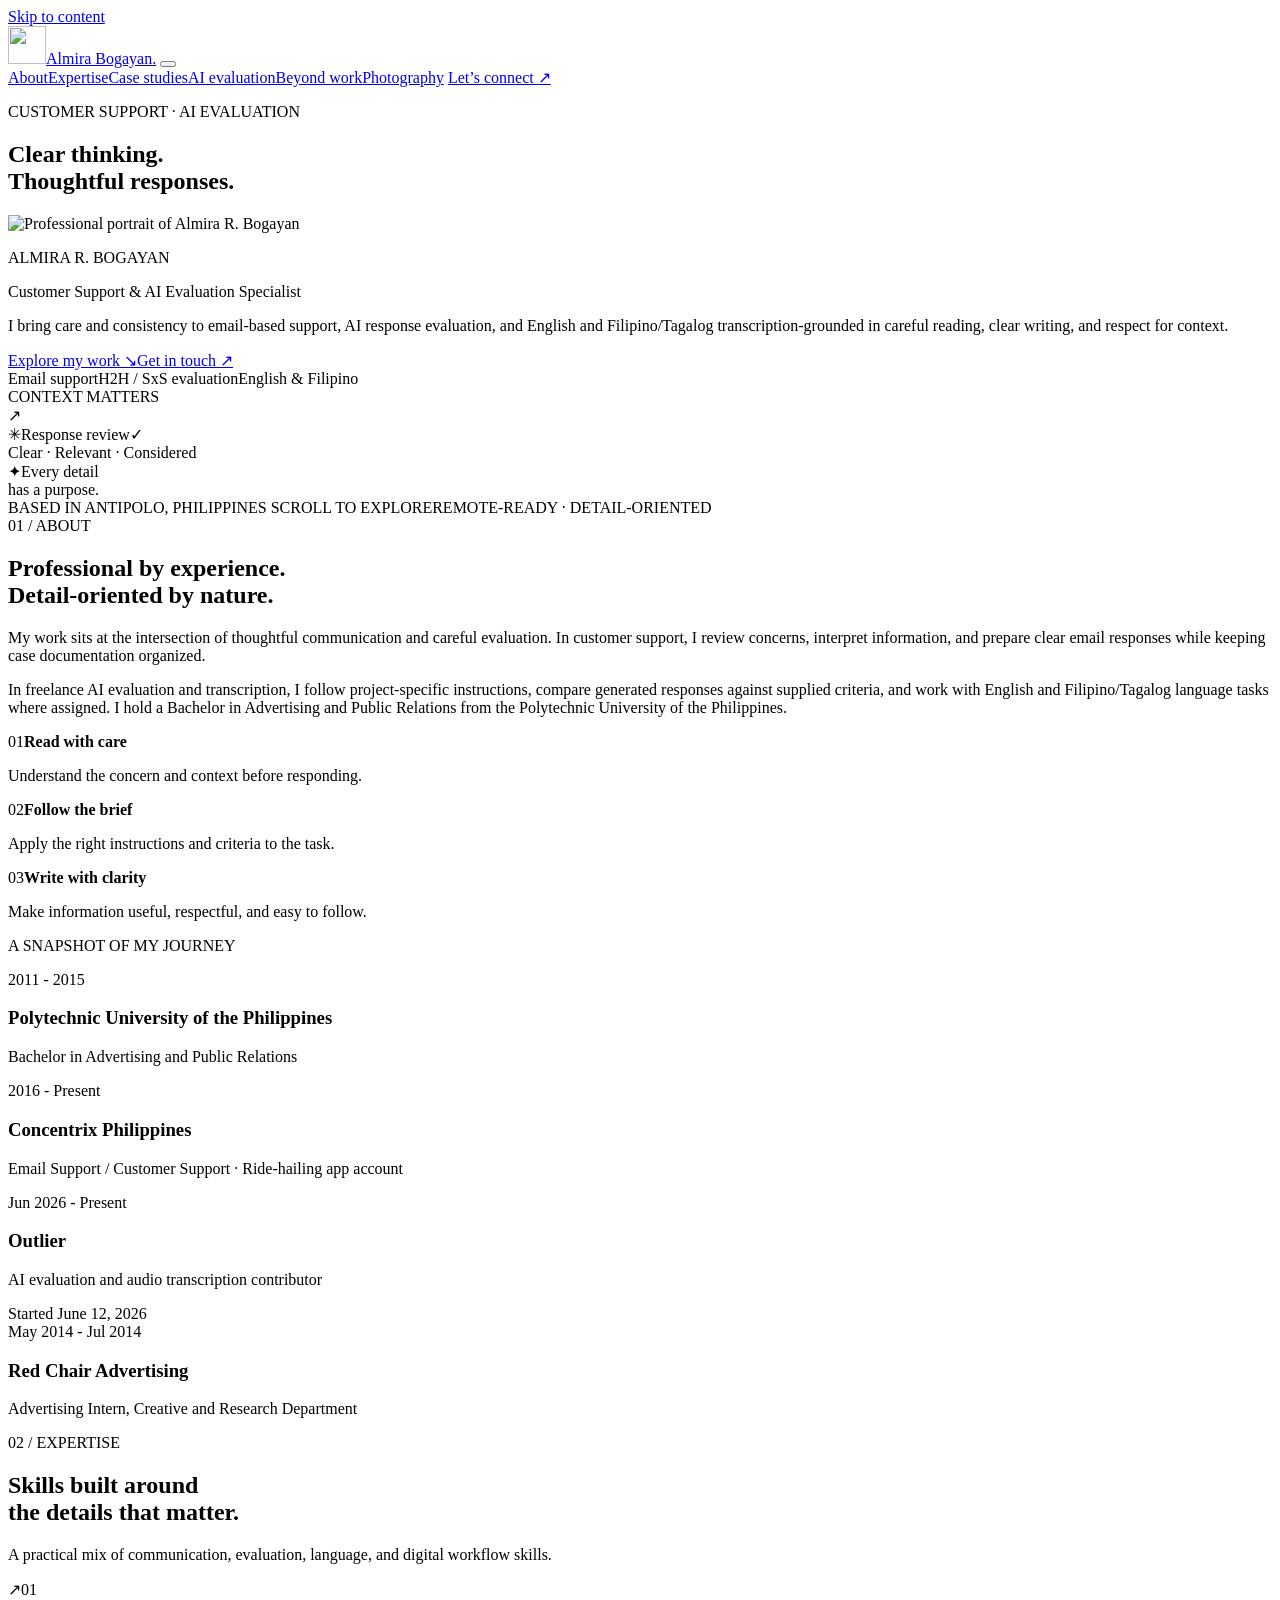
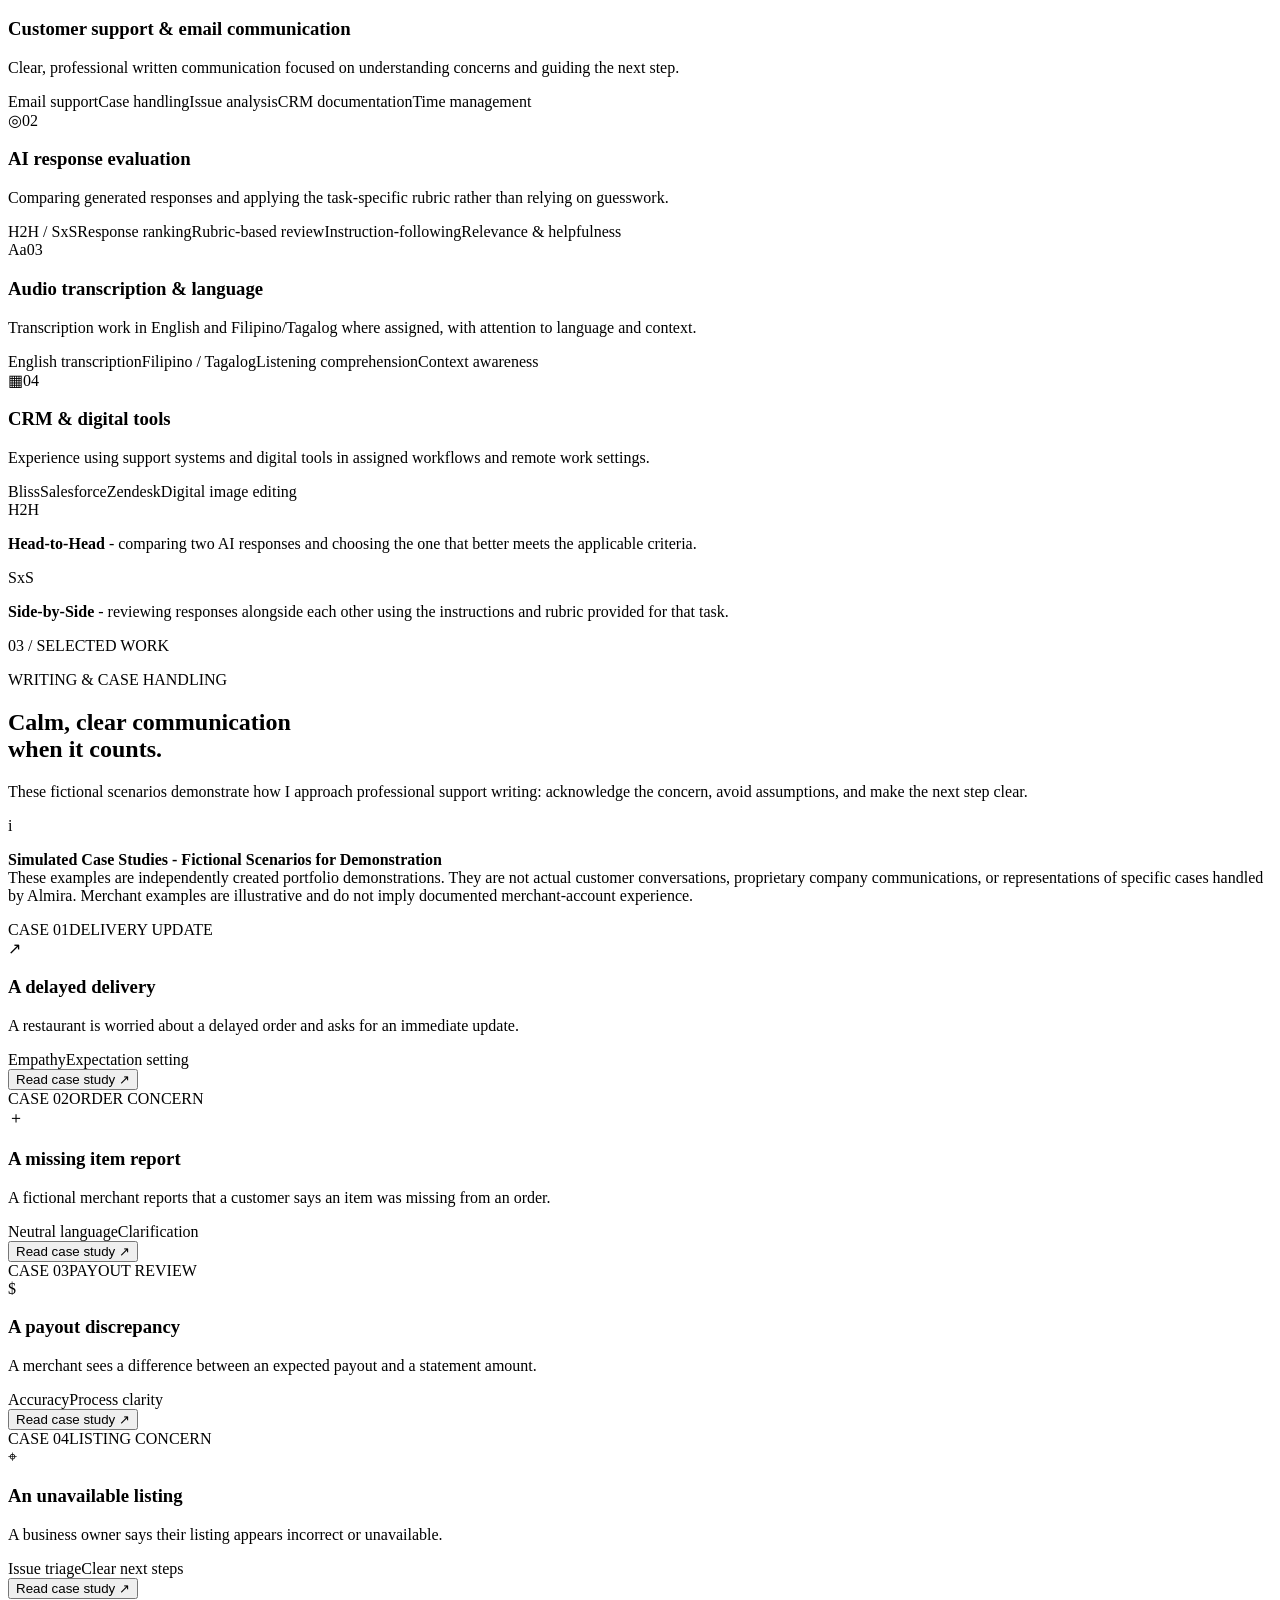
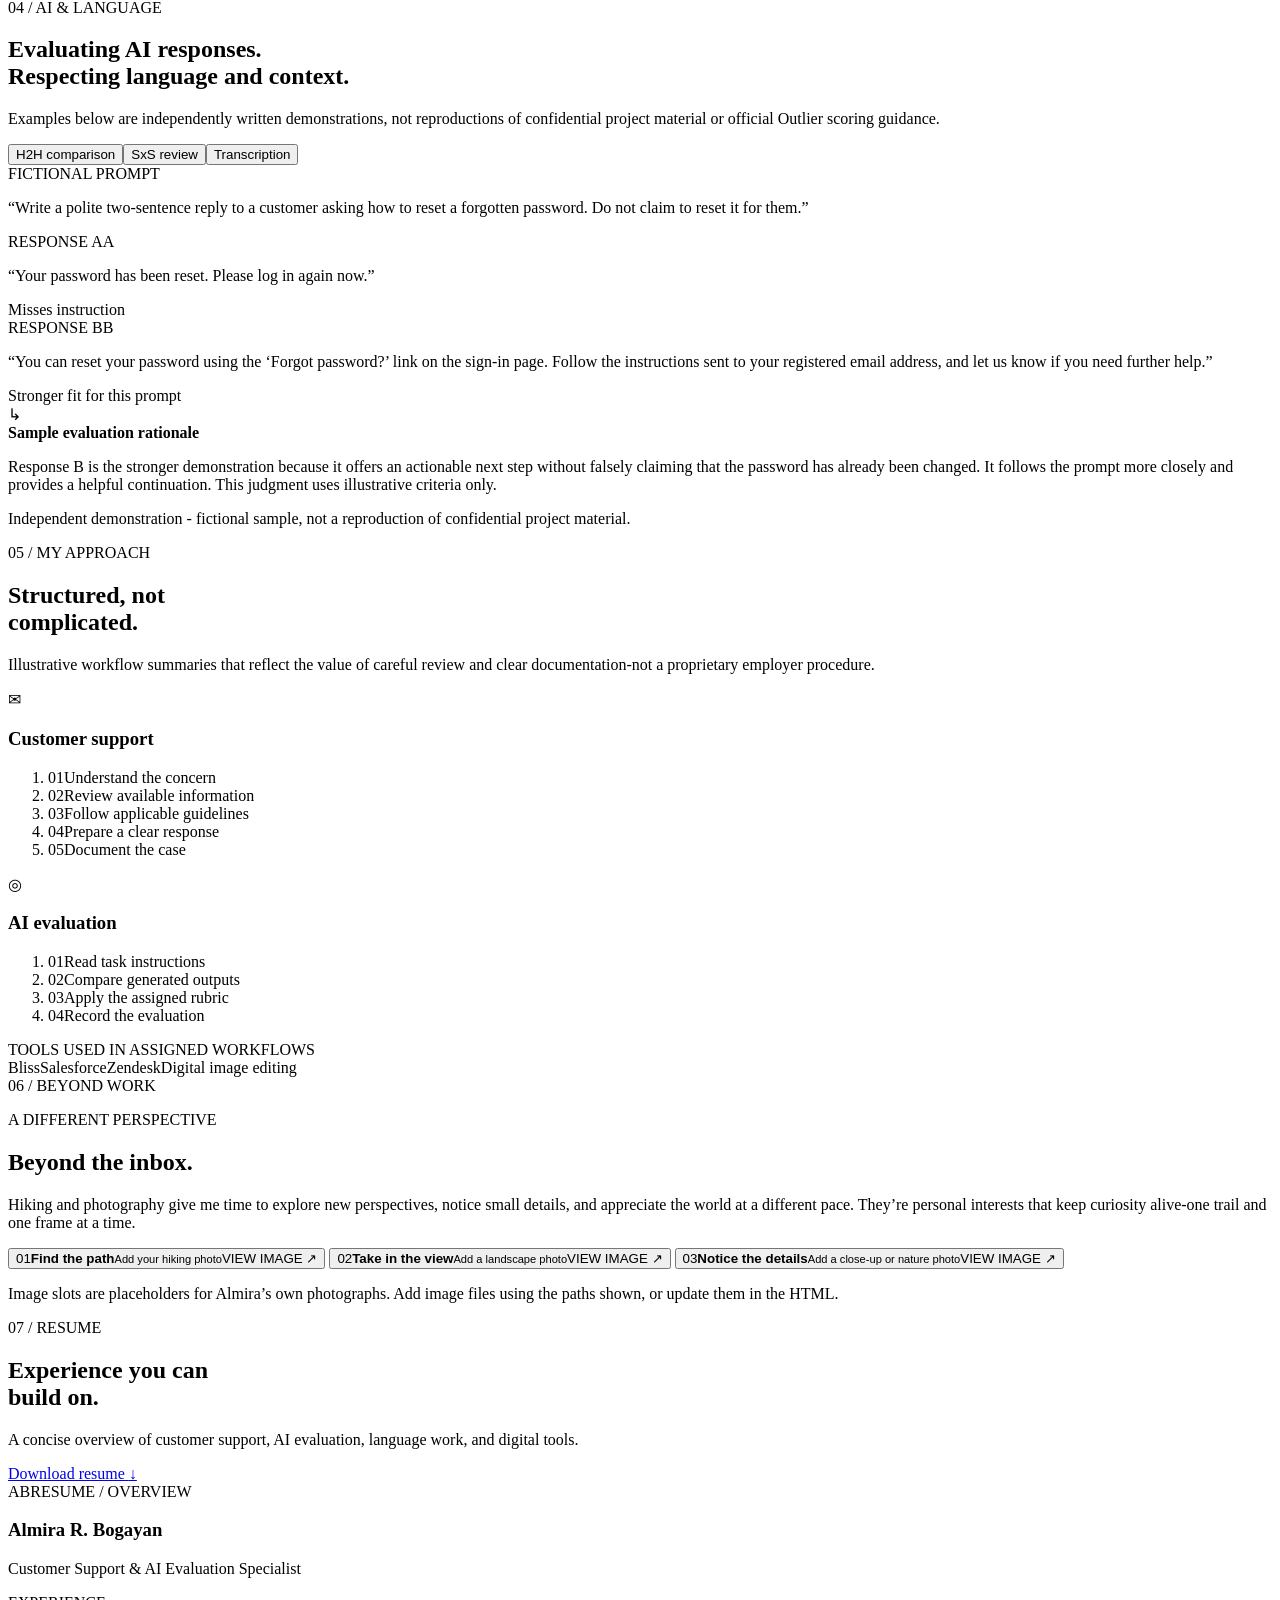
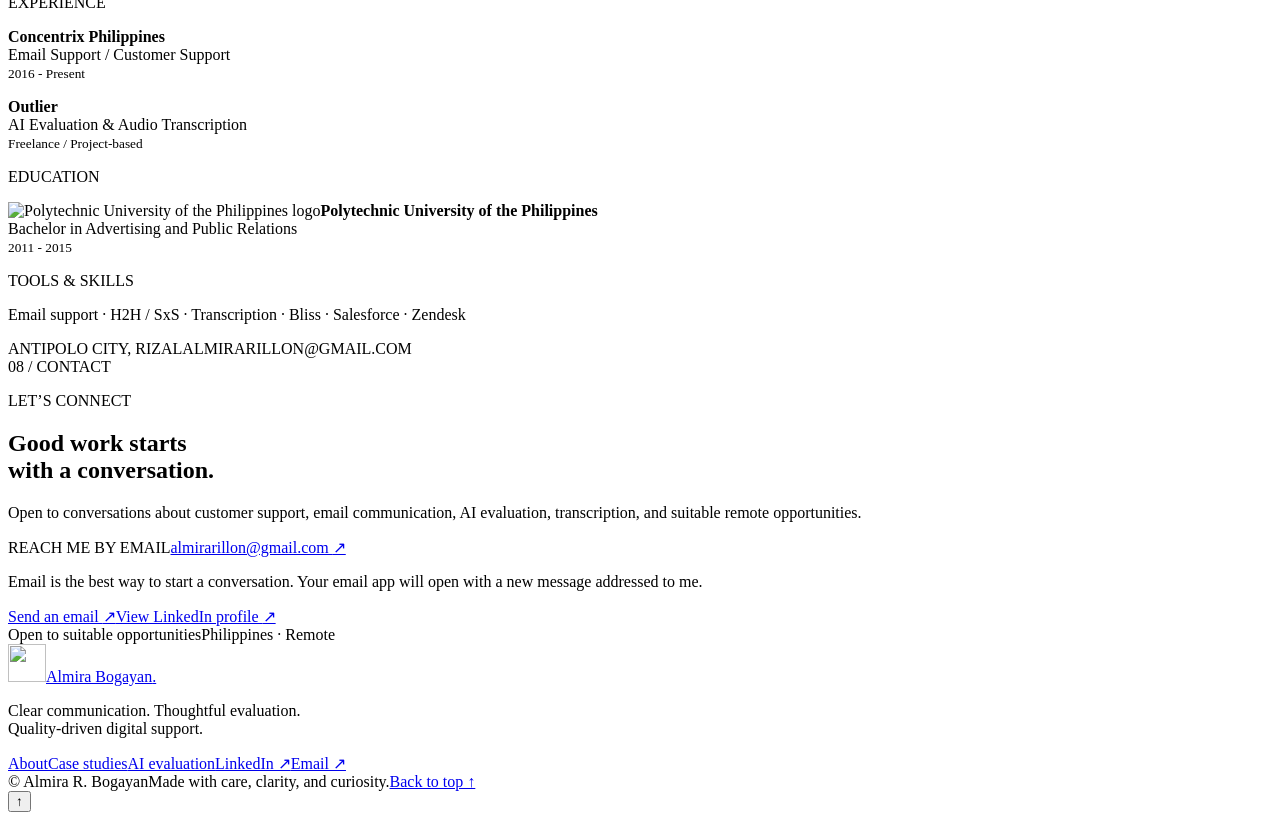
==== index.html @ 6db55878 "Add files via upload" ====
<!doctype html>
<html lang="en">
<head>
  <meta charset="utf-8">
  <meta name="viewport" content="width=device-width, initial-scale=1">
  <meta name="theme-color" content="#101923">
  <meta name="description" content="Portfolio of Almira R. Bogayan, customer support, AI response evaluation, and English and Filipino/Tagalog transcription.">
  <meta property="og:title" content="Almira R. Bogayan | Customer Support & AI Evaluation">
  <meta property="og:description" content="Clear communication. Thoughtful evaluation. Quality-driven digital support.">
  <meta property="og:type" content="website">
  <title>Almira R. Bogayan | Customer Support & AI Evaluation</title>
  <link rel="icon" href="data:image/svg+xml,%3Csvg xmlns='http://www.w3.org/2000/svg' viewBox='0 0 64 64'%3E%3Crect width='64' height='64' rx='16' fill='%23101923'/%3E%3Ctext x='32' y='40' font-family='Arial' font-size='23' font-weight='700' text-anchor='middle' fill='%2378e0d0'%3EAB%3C/text%3E%3C/svg%3E">
  <link rel="preconnect" href="https://fonts.googleapis.com">
  <link rel="preconnect" href="https://fonts.gstatic.com" crossorigin>
  <link href="https://fonts.googleapis.com/css2?family=DM+Sans:wght@400;500;600;700&family=Manrope:wght@400;500;600;700;800&display=swap" rel="stylesheet">
  <link rel="stylesheet" href="css/style.css">
  <script defer src="js/script.js"></script>
</head>
<body>
  <a class="skip-link" href="#main">Skip to content</a>
  <header class="site-header" id="top">
    <nav class="nav shell" aria-label="Main navigation">
      <a class="brand" href="#home" aria-label="Almira Bogayan home"><img class="brand-photo" src="assets/images/profile-photo.png" alt="" width="38" height="38"><span class="brand-name">Almira Bogayan<span class="brand-dot">.</span></span></a>
      <button class="menu-toggle" aria-expanded="false" aria-controls="nav-links" aria-label="Open navigation menu"><span></span><span></span></button>
      <div class="nav-links" id="nav-links">
        <a href="#about">About</a><a href="#expertise">Expertise</a><a href="#case-studies">Case studies</a><a href="#ai-work">AI evaluation</a><a href="#beyond-work">Beyond work</a><a href="photography.html">Photography</a>
        <a class="nav-cta" href="#contact">Let’s connect <span aria-hidden="true">↗</span></a>
      </div>
    </nav>
  </header>

  <main id="main">
    <section class="hero section-dark" id="home">
      <div class="hero-grid shell">
        <div class="hero-copy reveal">
          <p class="eyebrow"><span class="eyebrow-line"></span> CUSTOMER SUPPORT · AI EVALUATION</p>
          <h1>Clear thinking.<br><span class="text-accent">Thoughtful responses.</span></h1>
          <div class="hero-profile"><img src="assets/images/profile-photo.png" alt="Professional portrait of Almira R. Bogayan" width="72" height="72"><p class="hero-name">ALMIRA R. BOGAYAN</p></div>
          <p class="hero-lead">Customer Support &amp; AI Evaluation Specialist</p>
          <p class="hero-description">I bring care and consistency to email-based support, AI response evaluation, and English and Filipino/Tagalog transcription-grounded in careful reading, clear writing, and respect for context.</p>
          <div class="hero-actions"><a class="button button-primary" href="#case-studies">Explore my work <span aria-hidden="true">↘</span></a><a class="button button-quiet" href="#contact">Get in touch <span aria-hidden="true">↗</span></a></div>
          <div class="hero-tags" aria-label="Areas of experience"><span>Email support</span><span>H2H / SxS evaluation</span><span>English &amp; Filipino</span></div>
        </div>
        <div class="hero-art reveal" aria-label="Abstract illustration of clear communication and evaluation">
          <div class="orbit orbit-one"></div><div class="orbit orbit-two"></div>
          <div class="art-label label-top"><span class="status-dot"></span> CONTEXT MATTERS</div>
          <div class="message-card card-back"><span class="mini-icon">↗</span><span class="skeleton wide"></span><span class="skeleton medium"></span><span class="skeleton short"></span></div>
          <div class="message-card card-front"><div class="card-heading"><span class="bubble-icon">✳</span><span>Response review</span><span class="card-check">✓</span></div><div class="response-lines"><i></i><i></i><i></i></div><div class="review-chip">Clear · Relevant · Considered</div></div>
          <div class="art-note"><span class="note-symbol">✦</span><span>Every detail<br>has a purpose.</span></div>
          <div class="art-grid" aria-hidden="true"></div>
        </div>
      </div>
      <div class="hero-bottom shell"><span>BASED IN ANTIPOLO, PHILIPPINES</span><span class="scroll-cue"><span></span> SCROLL TO EXPLORE</span><span>REMOTE-READY · DETAIL-ORIENTED</span></div>
    </section>

    <section class="intro section-light section-pad" id="about">
      <div class="shell intro-layout">
        <div class="section-kicker reveal"><span>01 / ABOUT</span><span class="kicker-line"></span></div>
        <div class="intro-main reveal">
          <h2>Professional by experience.<br><span class="muted-heading">Detail-oriented by nature.</span></h2>
          <div class="intro-columns"><p>My work sits at the intersection of thoughtful communication and careful evaluation. In customer support, I review concerns, interpret information, and prepare clear email responses while keeping case documentation organized.</p><p>In freelance AI evaluation and transcription, I follow project-specific instructions, compare generated responses against supplied criteria, and work with English and Filipino/Tagalog language tasks where assigned. I hold a Bachelor in Advertising and Public Relations from the Polytechnic University of the Philippines.</p></div>
          <div class="principles"><div><span class="principle-number">01</span><strong>Read with care</strong><p>Understand the concern and context before responding.</p></div><div><span class="principle-number">02</span><strong>Follow the brief</strong><p>Apply the right instructions and criteria to the task.</p></div><div><span class="principle-number">03</span><strong>Write with clarity</strong><p>Make information useful, respectful, and easy to follow.</p></div></div>
        </div>
      </div>
      <div class="shell timeline-wrap reveal"><p class="micro-label">A SNAPSHOT OF MY JOURNEY</p><div class="timeline">
        <div class="timeline-item"><span class="timeline-year">2011 - 2015</span><span class="timeline-dot"></span><div><h3>Polytechnic University of the Philippines</h3><p>Bachelor in Advertising and Public Relations</p></div></div>
        <div class="timeline-item"><span class="timeline-year">2016 - Present</span><span class="timeline-dot"></span><div><h3>Concentrix Philippines</h3><p>Email Support / Customer Support · Ride-hailing app account</p></div></div>
        <div class="timeline-item"><span class="timeline-year">Jun 2026 - Present</span><span class="timeline-dot"></span><div><h3>Outlier</h3><p>AI evaluation and audio transcription contributor</p><span class="timeline-note">Started June 12, 2026</span></div></div>
        <div class="timeline-item"><span class="timeline-year">May 2014 - Jul 2014</span><span class="timeline-dot"></span><div><h3>Red Chair Advertising</h3><p>Advertising Intern, Creative and Research Department</p></div></div>
      </div></div>
    </section>

    <section class="expertise section-cream section-pad" id="expertise">
      <div class="shell">
        <div class="section-heading reveal"><div class="section-kicker"><span>02 / EXPERTISE</span><span class="kicker-line"></span></div><h2>Skills built around<br><span class="muted-heading">the details that matter.</span></h2><p class="section-summary">A practical mix of communication, evaluation, language, and digital workflow skills.</p></div>
        <div class="skill-grid">
          <article class="skill-card reveal"><div class="skill-top"><span class="skill-icon">↗</span><span class="card-index">01</span></div><h3>Customer support &amp; email communication</h3><p>Clear, professional written communication focused on understanding concerns and guiding the next step.</p><div class="skill-tags"><span>Email support</span><span>Case handling</span><span>Issue analysis</span><span>CRM documentation</span><span>Time management</span></div></article>
          <article class="skill-card reveal"><div class="skill-top"><span class="skill-icon">◎</span><span class="card-index">02</span></div><h3>AI response evaluation</h3><p>Comparing generated responses and applying the task-specific rubric rather than relying on guesswork.</p><div class="skill-tags"><span>H2H / SxS</span><span>Response ranking</span><span>Rubric-based review</span><span>Instruction-following</span><span>Relevance &amp; helpfulness</span></div></article>
          <article class="skill-card reveal"><div class="skill-top"><span class="skill-icon">Aa</span><span class="card-index">03</span></div><h3>Audio transcription &amp; language</h3><p>Transcription work in English and Filipino/Tagalog where assigned, with attention to language and context.</p><div class="skill-tags"><span>English transcription</span><span>Filipino / Tagalog</span><span>Listening comprehension</span><span>Context awareness</span></div></article>
          <article class="skill-card reveal"><div class="skill-top"><span class="skill-icon">▦</span><span class="card-index">04</span></div><h3>CRM &amp; digital tools</h3><p>Experience using support systems and digital tools in assigned workflows and remote work settings.</p><div class="skill-tags"><span>Bliss</span><span>Salesforce</span><span>Zendesk</span><span>Digital image editing</span></div></article>
        </div>
        <div class="definition-strip reveal"><div><span class="definition-label">H2H</span><p><strong>Head-to-Head</strong> - comparing two AI responses and choosing the one that better meets the applicable criteria.</p></div><div><span class="definition-label">SxS</span><p><strong>Side-by-Side</strong> - reviewing responses alongside each other using the instructions and rubric provided for that task.</p></div></div>
      </div>
    </section>

    <section class="case-studies section-dark section-pad" id="case-studies">
      <div class="shell">
        <div class="section-kicker reveal"><span>03 / SELECTED WORK</span><span class="kicker-line"></span></div>
        <div class="case-intro reveal"><div><p class="eyebrow">WRITING &amp; CASE HANDLING</p><h2>Calm, clear communication<br><span class="text-accent">when it counts.</span></h2></div><p>These fictional scenarios demonstrate how I approach professional support writing: acknowledge the concern, avoid assumptions, and make the next step clear.</p></div>
        <div class="simulation-notice"><span class="notice-icon">i</span><p><strong>Simulated Case Studies - Fictional Scenarios for Demonstration</strong><br>These examples are independently created portfolio demonstrations. They are not actual customer conversations, proprietary company communications, or representations of specific cases handled by Almira. Merchant examples are illustrative and do not imply documented merchant-account experience.</p></div>
        <div class="case-grid">
          <article class="case-card reveal"><div class="case-meta"><span>CASE 01</span><span class="case-type">DELIVERY UPDATE</span></div><div class="case-symbol">↗</div><h3>A delayed delivery</h3><p>A restaurant is worried about a delayed order and asks for an immediate update.</p><div class="case-skills"><span>Empathy</span><span>Expectation setting</span></div><button class="text-button case-open" data-case="delay" aria-haspopup="dialog">Read case study <span>↗</span></button></article>
          <article class="case-card reveal"><div class="case-meta"><span>CASE 02</span><span class="case-type">ORDER CONCERN</span></div><div class="case-symbol">＋</div><h3>A missing item report</h3><p>A fictional merchant reports that a customer says an item was missing from an order.</p><div class="case-skills"><span>Neutral language</span><span>Clarification</span></div><button class="text-button case-open" data-case="item" aria-haspopup="dialog">Read case study <span>↗</span></button></article>
          <article class="case-card reveal"><div class="case-meta"><span>CASE 03</span><span class="case-type">PAYOUT REVIEW</span></div><div class="case-symbol">$</div><h3>A payout discrepancy</h3><p>A merchant sees a difference between an expected payout and a statement amount.</p><div class="case-skills"><span>Accuracy</span><span>Process clarity</span></div><button class="text-button case-open" data-case="payout" aria-haspopup="dialog">Read case study <span>↗</span></button></article>
          <article class="case-card reveal"><div class="case-meta"><span>CASE 04</span><span class="case-type">LISTING CONCERN</span></div><div class="case-symbol">⌖</div><h3>An unavailable listing</h3><p>A business owner says their listing appears incorrect or unavailable.</p><div class="case-skills"><span>Issue triage</span><span>Clear next steps</span></div><button class="text-button case-open" data-case="listing" aria-haspopup="dialog">Read case study <span>↗</span></button></article>
        </div>
      </div>
    </section>

    <section class="ai-work section-light section-pad" id="ai-work">
      <div class="shell">
        <div class="section-heading reveal"><div class="section-kicker"><span>04 / AI &amp; LANGUAGE</span><span class="kicker-line"></span></div><h2>Evaluating AI responses.<br><span class="muted-heading">Respecting language and context.</span></h2><p class="section-summary">Examples below are independently written demonstrations, not reproductions of confidential project material or official Outlier scoring guidance.</p></div>
        <div class="tabs reveal" role="tablist" aria-label="AI evaluation demonstrations"><button class="tab-button is-active" role="tab" id="tab-h2h" aria-controls="panel-h2h" aria-selected="true" data-tab="h2h">H2H comparison</button><button class="tab-button" role="tab" id="tab-sxs" aria-controls="panel-sxs" aria-selected="false" data-tab="sxs">SxS review</button><button class="tab-button" role="tab" id="tab-transcription" aria-controls="panel-transcription" aria-selected="false" data-tab="transcription">Transcription</button></div>
        <div class="tab-panel reveal" id="panel-h2h" role="tabpanel" aria-labelledby="tab-h2h" data-panel="h2h">
          <div class="demo-prompt"><span class="micro-label">FICTIONAL PROMPT</span><p>“Write a polite two-sentence reply to a customer asking how to reset a forgotten password. Do not claim to reset it for them.”</p></div>
          <div class="response-compare"><article class="response-box"><div class="response-head"><span>RESPONSE A</span><span class="response-mark mark-muted">A</span></div><p>“Your password has been reset. Please log in again now.”</p><span class="response-verdict verdict-low">Misses instruction</span></article><article class="response-box response-preferred"><div class="response-head"><span>RESPONSE B</span><span class="response-mark">B</span></div><p>“You can reset your password using the ‘Forgot password?’ link on the sign-in page. Follow the instructions sent to your registered email address, and let us know if you need further help.”</p><span class="response-verdict">Stronger fit for this prompt</span></article></div>
          <div class="rationale"><span class="rationale-mark">↳</span><div><strong>Sample evaluation rationale</strong><p>Response B is the stronger demonstration because it offers an actionable next step without falsely claiming that the password has already been changed. It follows the prompt more closely and provides a helpful continuation. This judgment uses illustrative criteria only.</p></div></div>
        </div>
        <div class="tab-panel reveal" id="panel-sxs" role="tabpanel" aria-labelledby="tab-sxs" data-panel="sxs" hidden>
          <div class="demo-prompt"><span class="micro-label">FICTIONAL PROMPT</span><p>“Explain to a new user, in plain language, what two-factor authentication does.”</p></div>
          <div class="response-compare sxs-answer-compare">
            <article class="response-box"><div class="response-head"><span>MODEL A ANSWER</span><span class="response-mark mark-muted">A</span></div><p>“Two-factor authentication (2FA) adds an additional authentication factor to the standard credential-based access procedure. It typically combines a knowledge factor, such as a password, with a possession factor, such as a one-time code.”</p></article>
            <article class="response-box response-preferred"><div class="response-head"><span>MODEL B ANSWER</span><span class="response-mark">B</span></div><p>“Two-factor authentication adds a second step when you sign in. After entering your password, you might also enter a code sent to your phone or approve a sign-in on another device. This extra step helps protect your account if someone learns your password.”</p></article>
          </div>
          <div class="sxs-table" role="table" aria-label="Illustrative side-by-side evaluation"><div class="sxs-row sxs-header" role="row"><span role="columnheader">ILLUSTRATIVE CRITERION</span><span role="columnheader">RESPONSE A</span><span role="columnheader">RESPONSE B</span></div><div class="sxs-row" role="row"><span role="rowheader">Relevance</span><span>Relevant</span><span>Relevant</span></div><div class="sxs-row" role="row"><span role="rowheader">Clarity</span><span>Uses technical wording</span><span>Uses plain language</span></div><div class="sxs-row" role="row"><span role="rowheader">Completeness</span><span>Names a second step</span><span>Explains password + second proof</span></div><div class="sxs-row" role="row"><span role="rowheader">Instruction fit</span><span>Some jargon</span><span>Better suited to a new user</span></div></div>
          <div class="rationale"><span class="rationale-mark">↳</span><div><strong>Sample evaluation rationale</strong><p>Response B would be preferred under these demonstration criteria because it explains the purpose in accessible language and covers both parts of the sign-in process. Actual evaluation projects use the criteria and weighting specified in their own instructions.</p></div></div>
        </div>
        <div class="tab-panel reveal" id="panel-transcription" role="tabpanel" aria-labelledby="tab-transcription" data-panel="transcription" hidden>
          <div class="transcript-grid"><article class="transcript-card"><span class="language-label">ENGLISH · FICTIONAL UTTERANCE</span><p class="spoken-line">“Hi, I’ll be there around ten minutes after the meeting starts.”</p><div class="transcript-divider"></div><span class="micro-label">SAMPLE TRANSCRIPT</span><p>Hi, I’ll be there around ten minutes after the meeting starts.</p></article><article class="transcript-card"><span class="language-label">FILIPINO / TAGALOG · FICTIONAL UTTERANCE</span><p class="spoken-line">“Pasensya na, medyo malelate ako dahil sa traffic.”</p><div class="transcript-divider"></div><span class="micro-label">SAMPLE TRANSCRIPT</span><p>Pasensya na, medyo male-late ako dahil sa traffic.</p></article></div>
          <p class="transcription-note">These are text-only examples, not recordings or completed client assignments. Good transcription practice follows the project’s conventions, preserves meaning, and handles unclear audio according to the assigned guidelines.</p>
        </div>
        <p class="demo-disclaimer">Independent demonstration - fictional sample, not a reproduction of confidential project material.</p>
      </div>
    </section>

    <section class="workflow section-cream section-pad">
      <div class="shell workflow-layout">
        <div class="section-heading reveal"><div class="section-kicker"><span>05 / MY APPROACH</span><span class="kicker-line"></span></div><h2>Structured, not<br><span class="muted-heading">complicated.</span></h2><p class="section-summary">Illustrative workflow summaries that reflect the value of careful review and clear documentation-not a proprietary employer procedure.</p></div>
        <div class="workflow-content reveal"><div class="workflow-block"><div class="workflow-title"><span class="workflow-icon">✉</span><h3>Customer support</h3></div><ol class="workflow-steps"><li><span>01</span>Understand the concern</li><li><span>02</span>Review available information</li><li><span>03</span>Follow applicable guidelines</li><li><span>04</span>Prepare a clear response</li><li><span>05</span>Document the case</li></ol></div><div class="workflow-block"><div class="workflow-title"><span class="workflow-icon">◎</span><h3>AI evaluation</h3></div><ol class="workflow-steps"><li><span>01</span>Read task instructions</li><li><span>02</span>Compare generated outputs</li><li><span>03</span>Apply the assigned rubric</li><li><span>04</span>Record the evaluation</li></ol></div><div class="tool-row"><span class="micro-label">TOOLS USED IN ASSIGNED WORKFLOWS</span><div class="tool-pills"><span>Bliss</span><span>Salesforce</span><span>Zendesk</span><span>Digital image editing</span></div></div></div>
      </div>
    </section>

    <section class="beyond section-dark section-pad" id="beyond-work">
      <div class="shell">
        <div class="section-kicker reveal"><span>06 / BEYOND WORK</span><span class="kicker-line"></span></div>
        <div class="beyond-heading reveal"><div><p class="eyebrow">A DIFFERENT PERSPECTIVE</p><h2>Beyond the <span class="text-accent">inbox.</span></h2></div><p>Hiking and photography give me time to explore new perspectives, notice small details, and appreciate the world at a different pace. They’re personal interests that keep curiosity alive-one trail and one frame at a time.</p></div>
        <div class="photo-gallery reveal">
          <button class="photo-tile photo-large" data-image="assets/images/hiking-trail.jpg" data-alt="Replace with a personal photograph of a hiking trail" aria-label="Preview hiking trail photo"><span class="photo-placeholder"><span>01</span><strong>Find the path</strong><small>Add your hiking photo</small></span><span class="photo-overlay">VIEW IMAGE ↗</span></button>
          <button class="photo-tile photo-tall" data-image="assets/images/landscape.jpg" data-alt="Replace with a personal landscape photograph" aria-label="Preview landscape photo"><span class="photo-placeholder"><span>02</span><strong>Take in the view</strong><small>Add a landscape photo</small></span><span class="photo-overlay">VIEW IMAGE ↗</span></button>
          <button class="photo-tile photo-wide" data-image="assets/images/nature-detail.jpg" data-alt="Replace with a personal nature detail photograph" aria-label="Preview nature detail photo"><span class="photo-placeholder"><span>03</span><strong>Notice the details</strong><small>Add a close-up or nature photo</small></span><span class="photo-overlay">VIEW IMAGE ↗</span></button>
        </div>
        <p class="gallery-caption">Image slots are placeholders for Almira’s own photographs. Add image files using the paths shown, or update them in the HTML.</p>
      </div>
    </section>

    <section class="resume section-light section-pad" id="resume">
      <div class="shell resume-layout">
        <div class="section-heading reveal"><div class="section-kicker"><span>07 / RESUME</span><span class="kicker-line"></span></div><h2>Experience you can<br><span class="muted-heading">build on.</span></h2><p class="section-summary">A concise overview of customer support, AI evaluation, language work, and digital tools.</p><a class="button button-dark" href="assets/Almira-Bogayan-Resume.pdf" download data-resume-download>Download resume <span aria-hidden="true">↓</span></a></div>
        <div class="resume-preview reveal"><div class="resume-preview-head"><span class="brand-mark">AB</span><span class="resume-file">RESUME / OVERVIEW</span></div><h3>Almira R. Bogayan</h3><p class="resume-role">Customer Support &amp; AI Evaluation Specialist</p><div class="resume-line"></div><div class="resume-preview-grid"><div><span class="micro-label">EXPERIENCE</span><p><strong>Concentrix Philippines</strong><br>Email Support / Customer Support<br><small>2016 - Present</small></p><p><strong>Outlier</strong><br>AI Evaluation &amp; Audio Transcription<br><small>Freelance / Project-based</small></p></div><div><span class="micro-label">EDUCATION</span><p><span class="pup-academic"><img src="https://upload.wikimedia.org/wikipedia/commons/2/2e/Polytechnic_University_of_the_Philippines.svg" alt="Polytechnic University of the Philippines logo" loading="lazy"><strong>Polytechnic University of the Philippines</strong></span><br>Bachelor in Advertising and Public Relations<br><small>2011 - 2015</small></p><span class="micro-label resume-skills-label">TOOLS &amp; SKILLS</span><p>Email support · H2H / SxS · Transcription · Bliss · Salesforce · Zendesk</p></div></div><div class="resume-preview-foot"><span>ANTIPOLO CITY, RIZAL</span><span>ALMIRARILLON@GMAIL.COM</span></div></div>
      </div>
    </section>

    <section class="contact section-dark section-pad" id="contact">
      <div class="shell contact-layout">
        <div class="reveal"><div class="section-kicker"><span>08 / CONTACT</span><span class="kicker-line"></span></div><p class="eyebrow">LET’S CONNECT</p><h2>Good work starts<br>with a <span class="text-accent">conversation.</span></h2><p class="contact-copy">Open to conversations about customer support, email communication, AI evaluation, transcription, and suitable remote opportunities.</p></div>
        <div class="contact-card reveal"><span class="micro-label">REACH ME BY EMAIL</span><a class="email-address" href="mailto:almirarillon@gmail.com">almirarillon@gmail.com <span aria-hidden="true">↗</span></a><p>Email is the best way to start a conversation. Your email app will open with a new message addressed to me.</p><a class="button button-primary contact-button" href="mailto:almirarillon@gmail.com?subject=Professional%20Inquiry">Send an email <span aria-hidden="true">↗</span></a><a class="button button-quiet linkedin-button" href="https://www.linkedin.com/in/almirabogayan/" target="_blank" rel="noopener noreferrer">View LinkedIn profile <span aria-hidden="true">↗</span></a><div class="contact-foot"><span><i class="status-dot"></i> Open to suitable opportunities</span><span>Philippines · Remote</span></div></div>
      </div>
    </section>
  </main>

  <footer class="footer"><div class="shell footer-main"><a class="brand" href="#home"><img class="brand-photo" src="assets/images/profile-photo.png" alt="" width="38" height="38"><span class="brand-name">Almira Bogayan<span class="brand-dot">.</span></span></a><p>Clear communication. Thoughtful evaluation.<br>Quality-driven digital support.</p><div class="footer-links"><a href="#about">About</a><a href="#case-studies">Case studies</a><a href="#ai-work">AI evaluation</a><a href="https://www.linkedin.com/in/almirabogayan/" target="_blank" rel="noopener noreferrer">LinkedIn ↗</a><a href="mailto:almirarillon@gmail.com">Email ↗</a></div></div><div class="shell footer-bottom"><span>© <span id="year"></span> Almira R. Bogayan</span><span>Made with care, clarity, and curiosity.</span><a href="#top">Back to top ↑</a></div></footer>

  <dialog class="case-dialog" id="case-dialog" aria-labelledby="dialog-title">
    <div class="dialog-header"><span class="micro-label" id="dialog-kicker">SIMULATED CASE STUDY</span><button class="dialog-close" aria-label="Close case study">×</button></div>
    <div class="dialog-content" id="dialog-content"></div>
  </dialog>
  <dialog class="lightbox" id="lightbox" aria-label="Photo preview"><button class="lightbox-close" aria-label="Close image preview">×</button><img src="" alt=""><p class="lightbox-caption"></p></dialog>
  <div class="toast" role="status" aria-live="polite"></div>
  <button class="back-to-top" aria-label="Back to top" title="Back to top">↑</button>
</body>
</html>
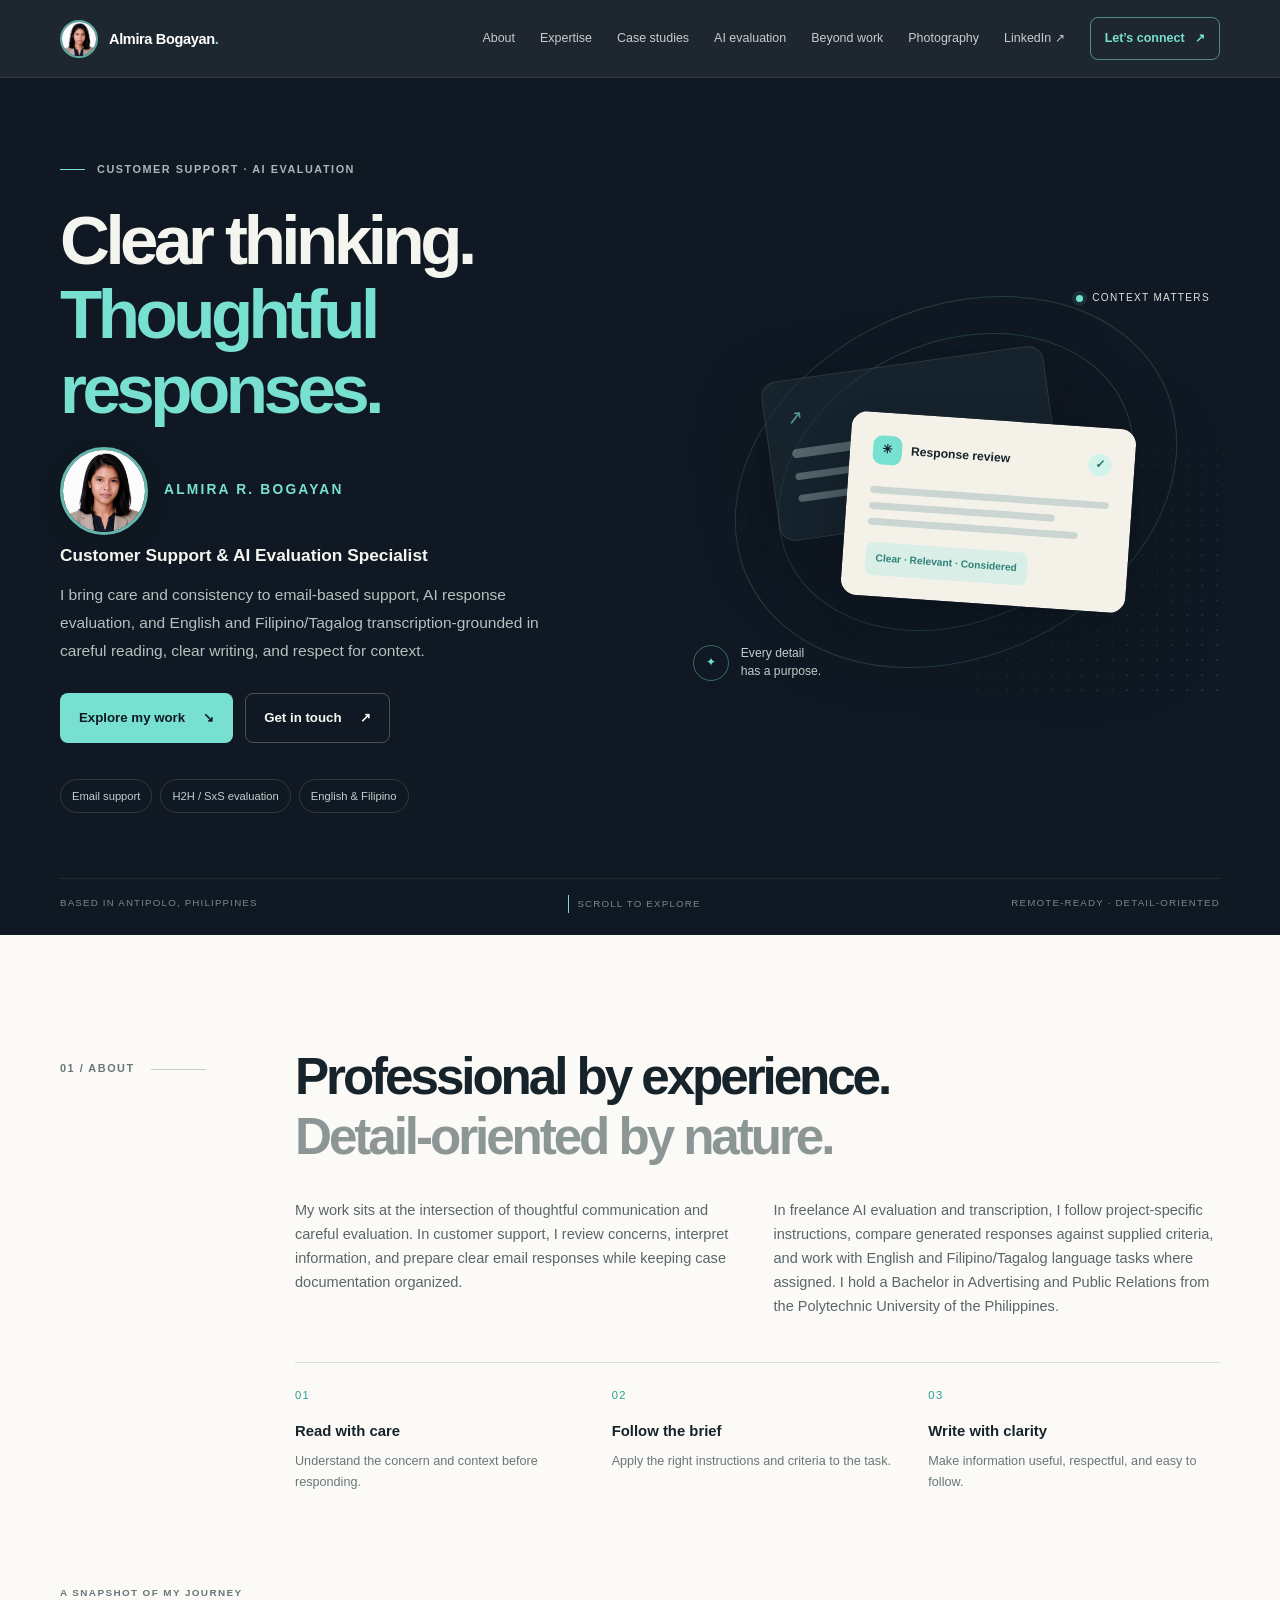
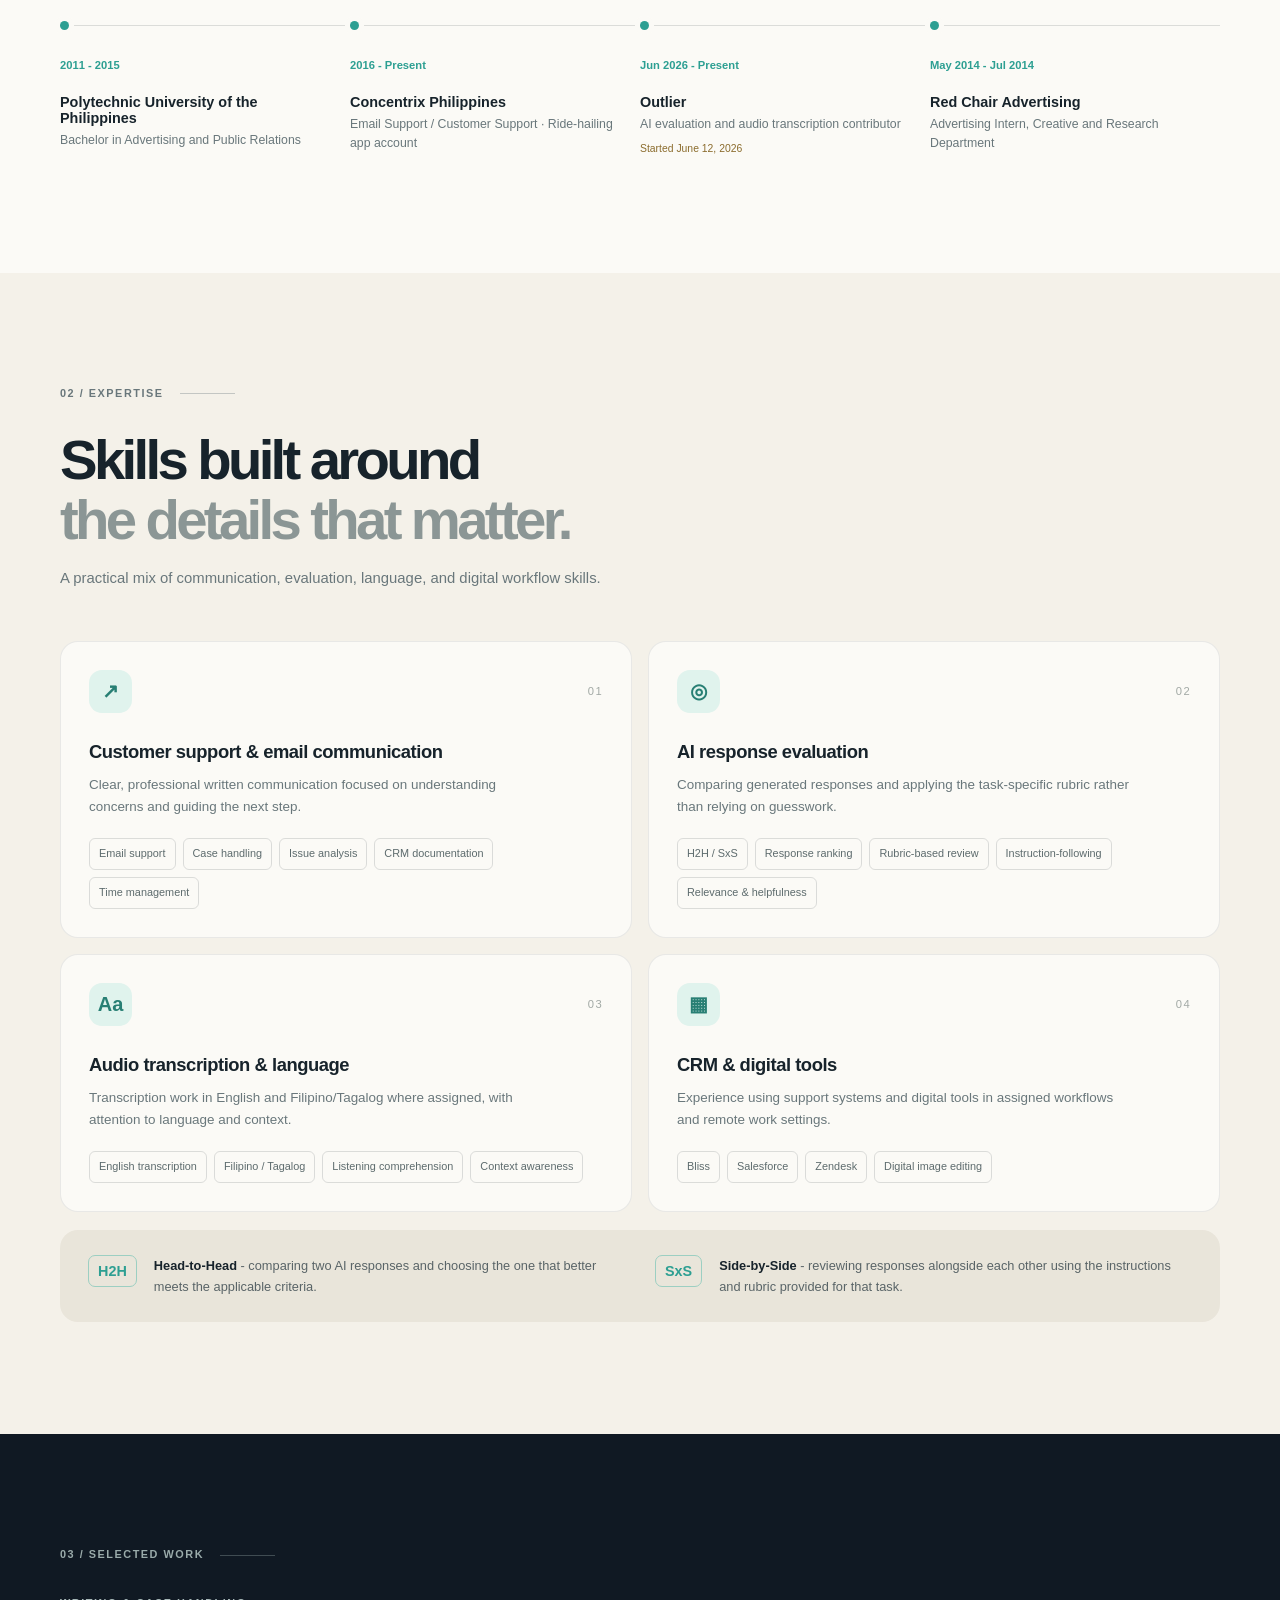
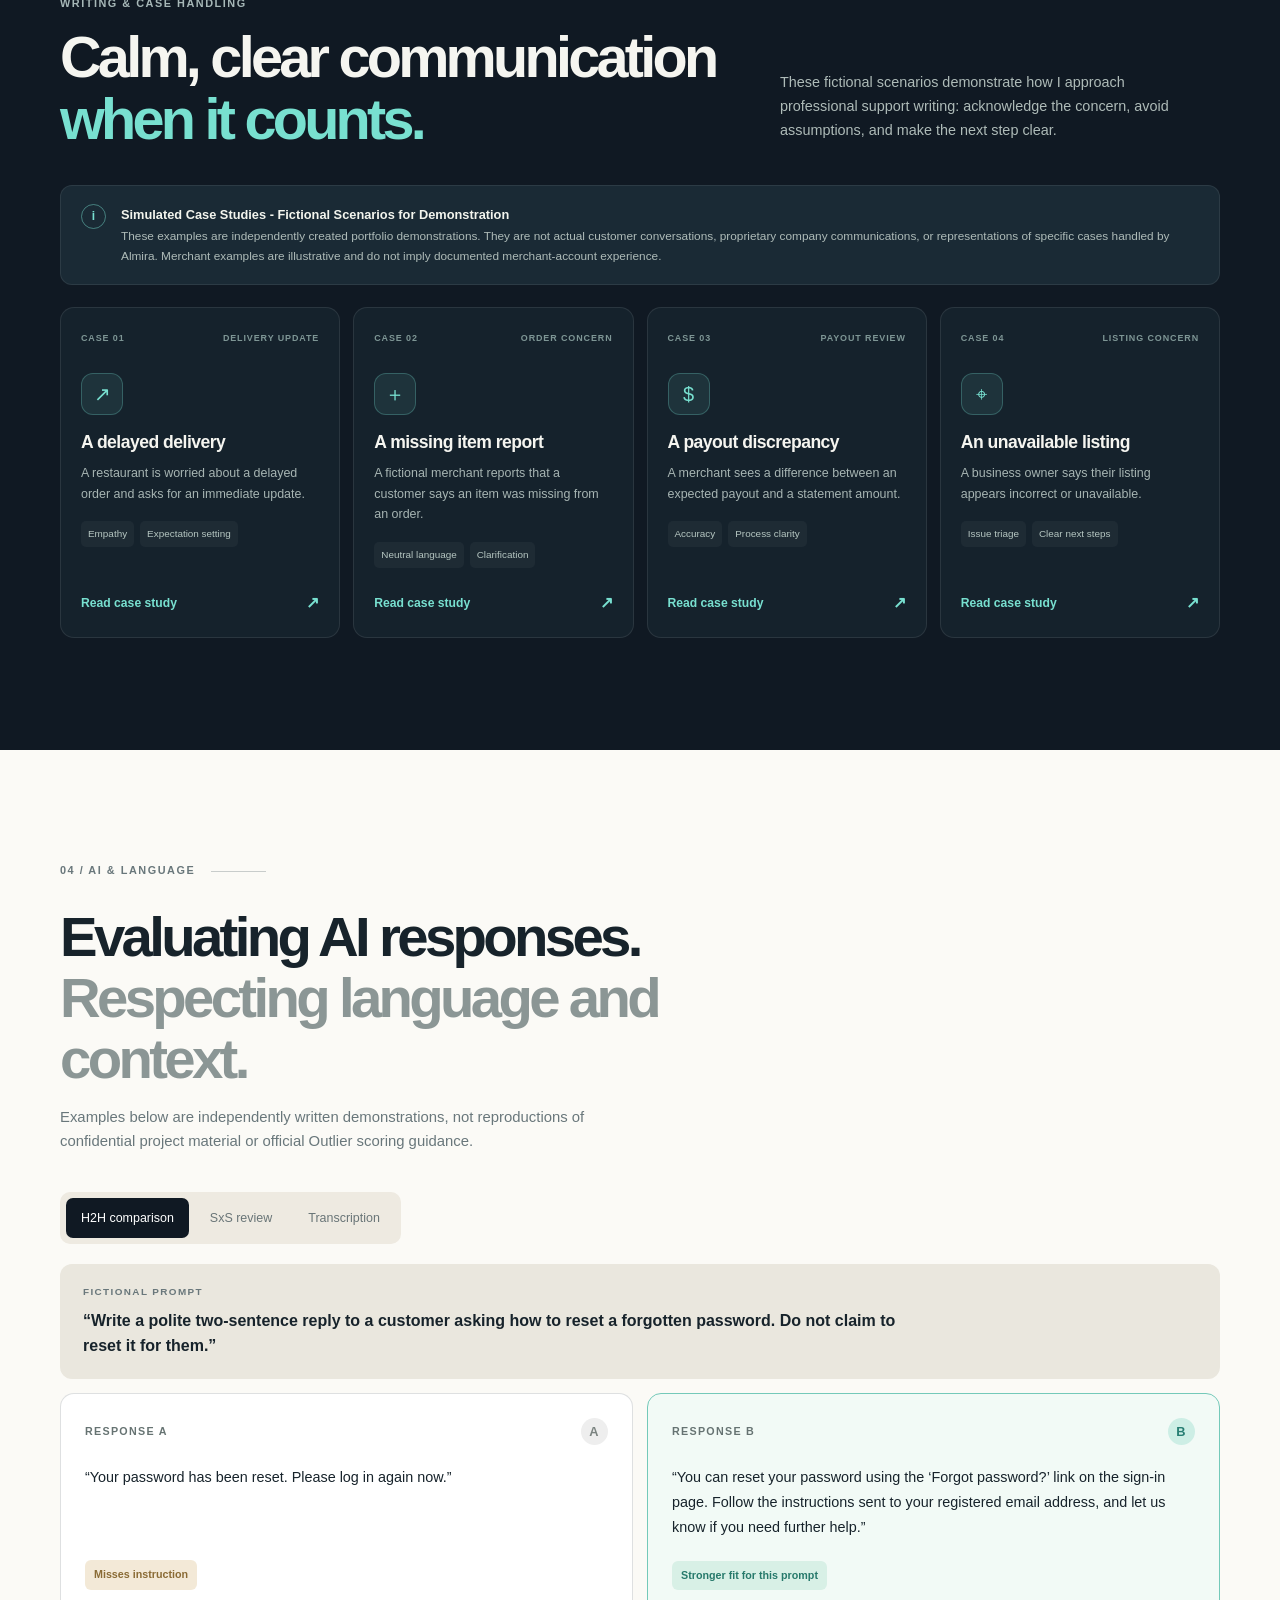
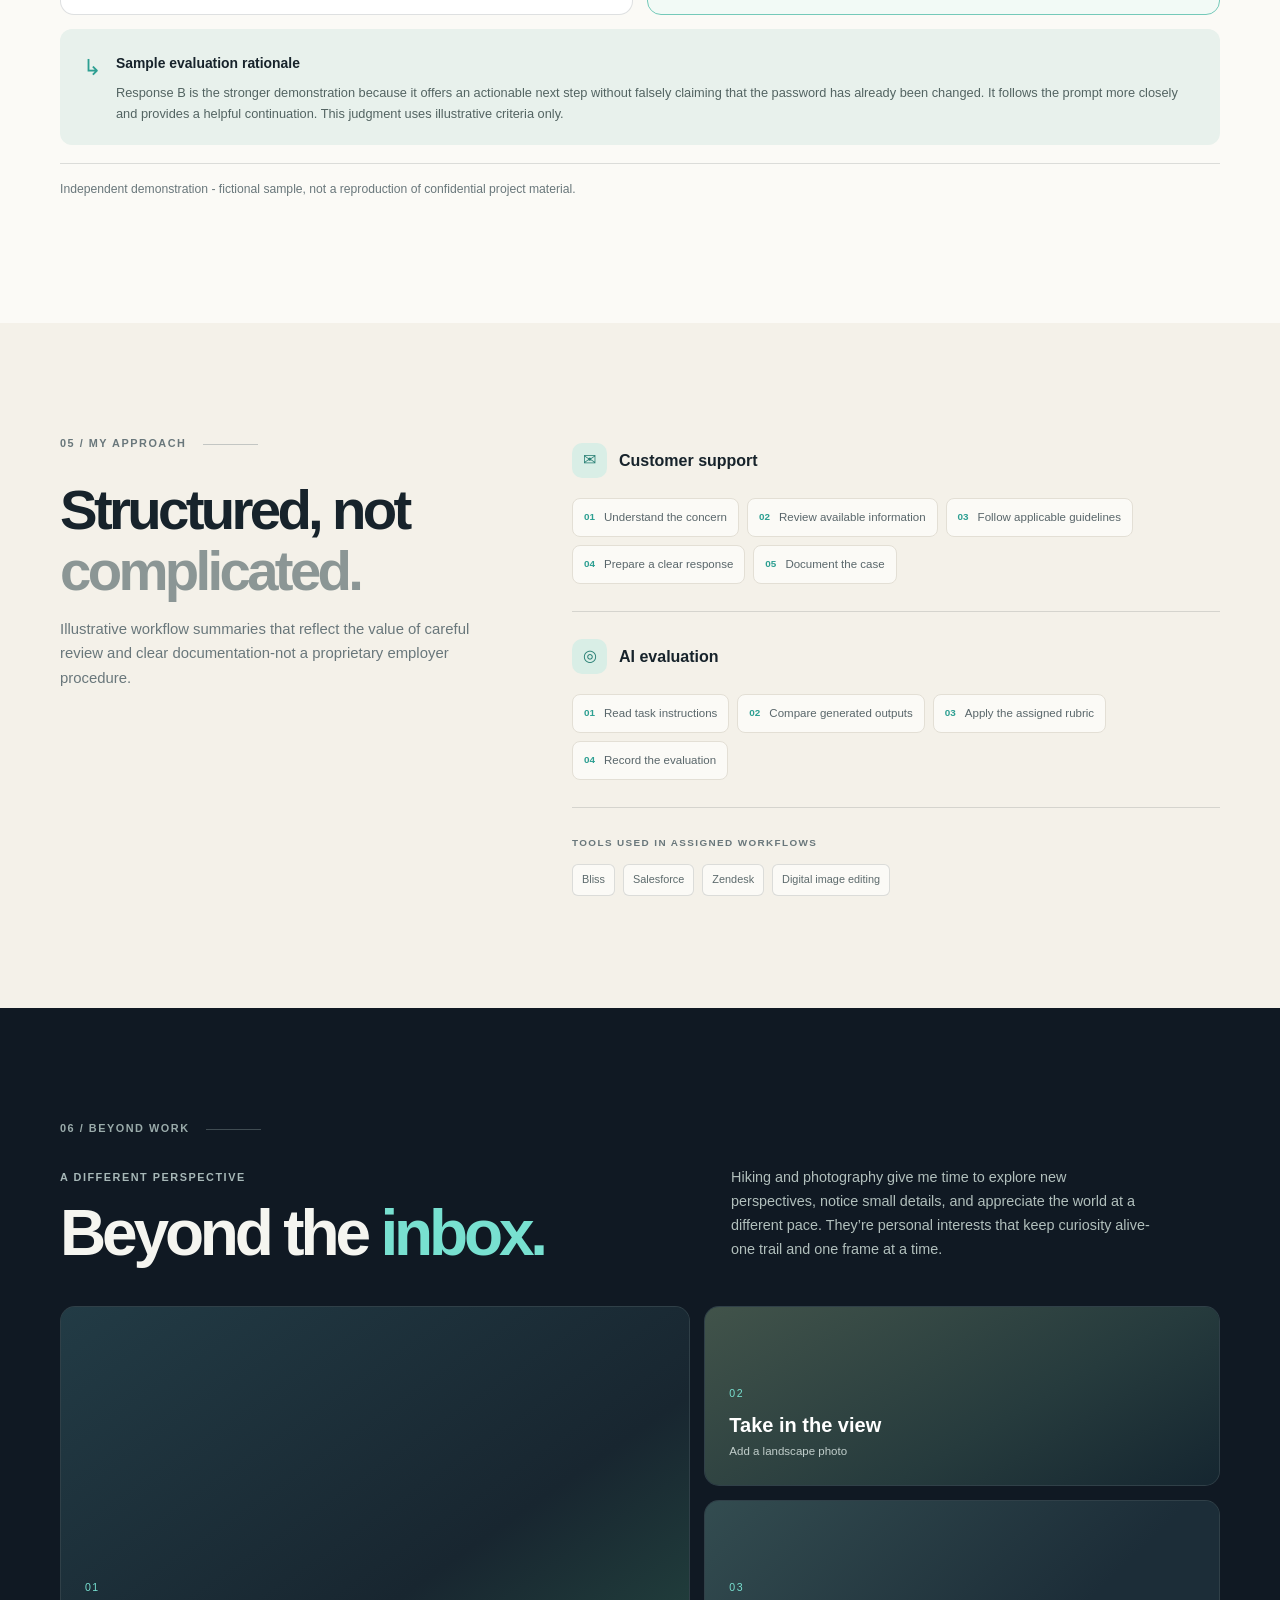
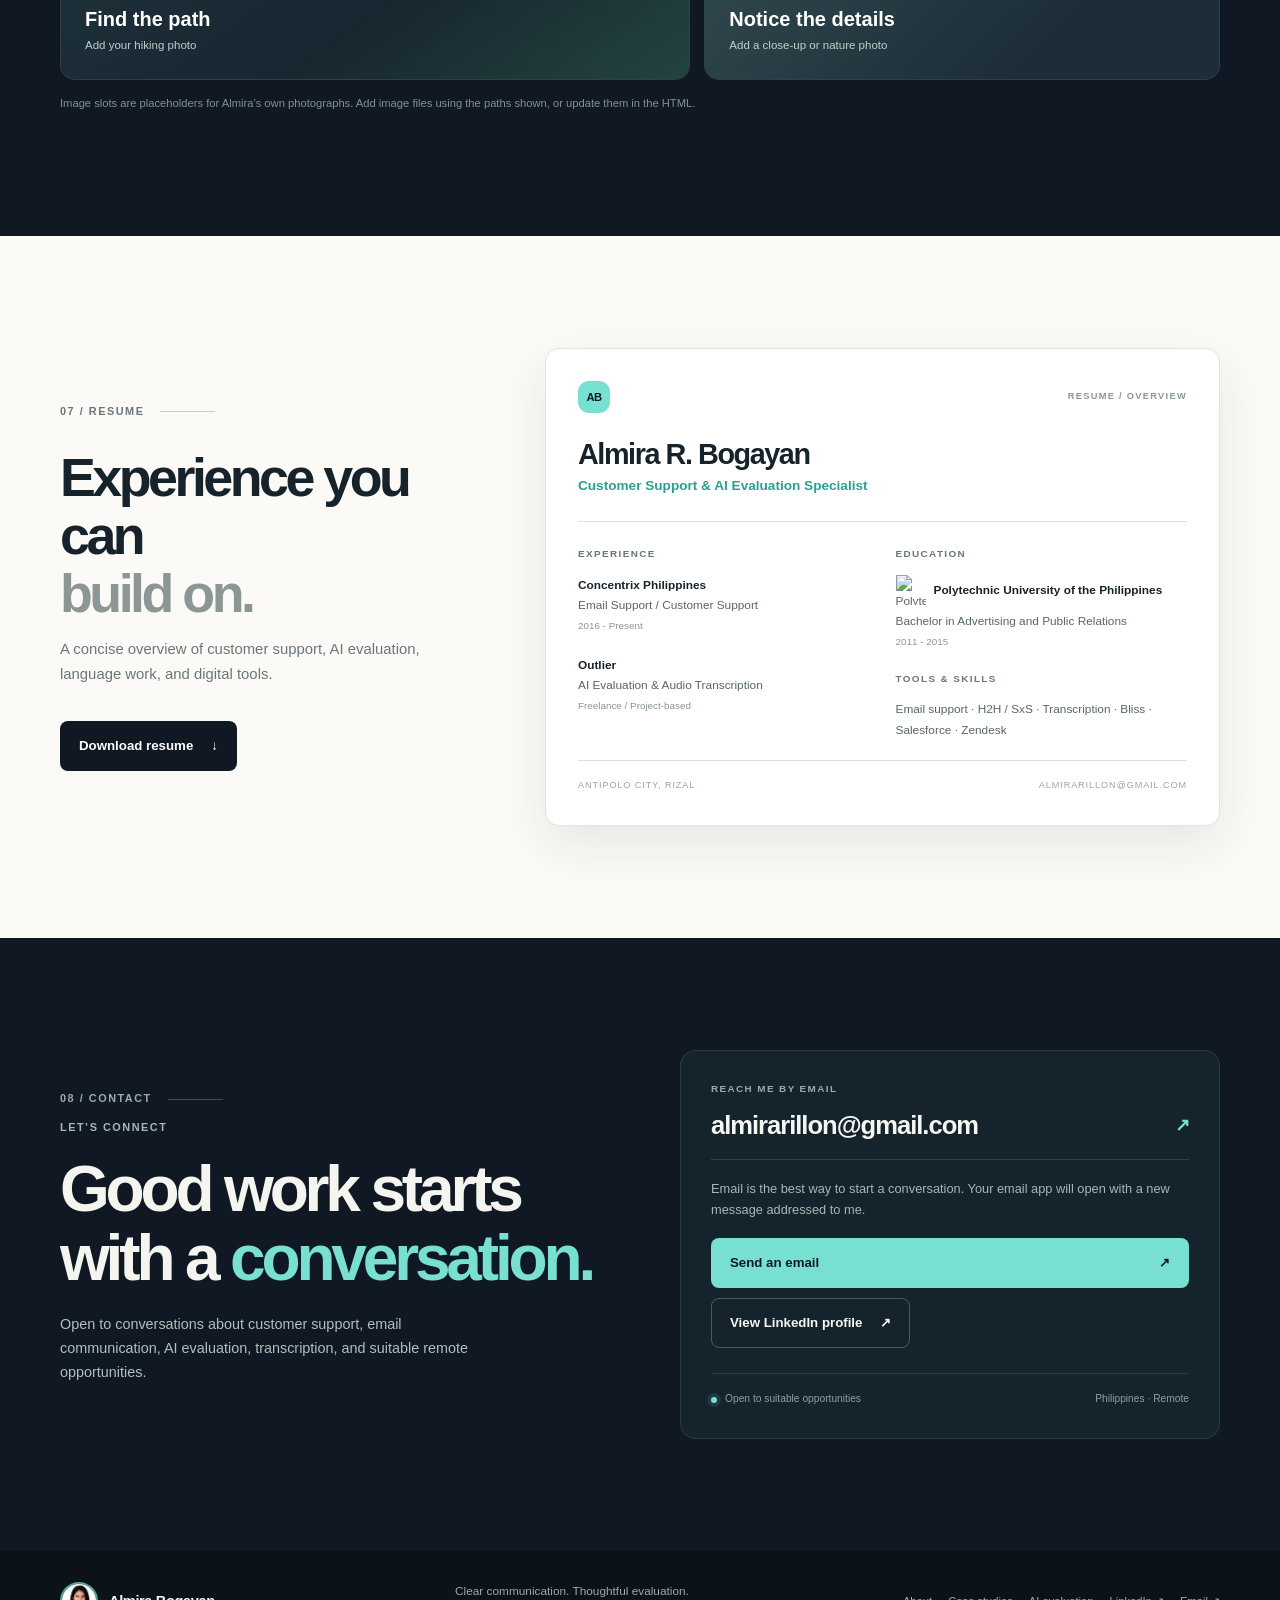
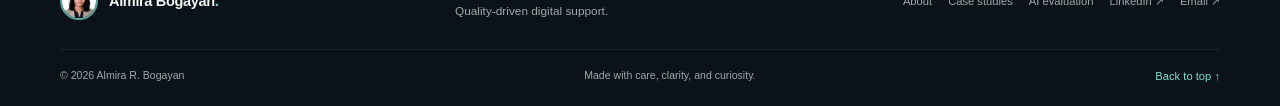
==== commit e20324b3: "Add files via upload" ====
--- a/index.html
+++ b/index.html
@@ -23,7 +23,7 @@
       <a class="brand" href="#home" aria-label="Almira Bogayan home"><img class="brand-photo" src="assets/images/profile-photo.png" alt="" width="38" height="38"><span class="brand-name">Almira Bogayan<span class="brand-dot">.</span></span></a>
       <button class="menu-toggle" aria-expanded="false" aria-controls="nav-links" aria-label="Open navigation menu"><span></span><span></span></button>
       <div class="nav-links" id="nav-links">
-        <a href="#about">About</a><a href="#expertise">Expertise</a><a href="#case-studies">Case studies</a><a href="#ai-work">AI evaluation</a><a href="#beyond-work">Beyond work</a><a href="photography.html">Photography</a>
+        <a href="#about">About</a><a href="#expertise">Expertise</a><a href="#case-studies">Case studies</a><a href="#ai-work">AI evaluation</a><a href="#beyond-work">Beyond work</a><a href="photography.html">Photography</a><a href="https://www.linkedin.com/in/almirabogayan/" target="_blank" rel="noopener noreferrer">LinkedIn ↗</a>
         <a class="nav-cta" href="#contact">Let’s connect <span aria-hidden="true">↗</span></a>
       </div>
     </nav>
--- a/css/style.css
+++ b/css/style.css
@@ -0,0 +1,32 @@
+@import url('https://fonts.googleapis.com/css2?family=DM+Sans:wght@400;500;600;700&family=Manrope:wght@400;500;600;700;800&display=swap');
+:root{--ink:#17232b;--navy:#101923;--navy-soft:#182630;--cream:#f4f1e9;--paper:#fbfaf6;--muted:#69777b;--teal:#78e0d0;--teal-deep:#2d9f92;--line:rgba(23,35,43,.14);--white:#fff;--serif:Georgia,'Times New Roman',serif;--sans:'DM Sans',Arial,sans-serif;--display:'Manrope','DM Sans',Arial,sans-serif;--radius:18px;--shadow:0 18px 50px rgba(15,29,37,.09)}
+*{box-sizing:border-box}html{scroll-behavior:smooth;scroll-padding-top:88px}body{margin:0;background:var(--paper);color:var(--ink);font-family:var(--sans);font-size:16px;line-height:1.65;-webkit-font-smoothing:antialiased}body.dialog-open{overflow:hidden}a{color:inherit;text-decoration:none}button{font:inherit}button,a{-webkit-tap-highlight-color:transparent}button:focus-visible,a:focus-visible{outline:3px solid var(--teal-deep);outline-offset:4px}.shell{width:min(1160px,calc(100% - 48px));margin-inline:auto}.section-pad{padding:112px 0}.section-dark{background:var(--navy);color:#f5f5f0}.section-light{background:var(--paper)}.section-cream{background:var(--cream)}.text-accent{color:var(--teal)}.muted-heading{color:#8b9695}.eyebrow,.micro-label,.section-kicker,.case-meta,.resume-file{font-size:.68rem;letter-spacing:.14em;font-weight:700}.eyebrow{color:#a7b8b8;display:flex;align-items:center;gap:12px}.eyebrow-line{display:inline-block;width:25px;height:1px;background:var(--teal)}.section-kicker{display:flex;align-items:center;gap:16px;color:var(--muted);white-space:nowrap}.section-dark .section-kicker{color:#9aabaa}.kicker-line{height:1px;background:currentColor;opacity:.35;width:55px}.site-header{height:78px;position:sticky;top:0;z-index:50;background:rgba(16,25,35,.94);backdrop-filter:blur(16px);border-bottom:1px solid rgba(255,255,255,.07)}.nav{height:100%;display:flex;align-items:center;justify-content:space-between;gap:24px}.brand{display:inline-flex;align-items:center;gap:11px;flex-shrink:0}.brand-mark{display:grid;place-items:center;width:38px;height:38px;background:var(--teal);color:var(--navy);font:800 .84rem var(--display);letter-spacing:-.06em;border-radius:11px}.brand-name{font:700 .91rem var(--display);color:#fff;letter-spacing:-.025em}.brand-dot{color:var(--teal)}.nav-links{display:flex;align-items:center;gap:25px}.nav-links>a{color:#c5cecc;font-size:.78rem;transition:color .2s}.nav-links>a:hover,.nav-links>a.active{color:var(--teal)}.nav-links .nav-cta{border:1px solid rgba(120,224,208,.55);padding:10px 14px;border-radius:8px;color:var(--teal);font-weight:700}.nav-cta span{padding-left:7px}.menu-toggle{display:none;background:none;border:0;color:white;padding:8px}.skip-link{position:absolute;left:12px;top:-60px;background:var(--teal);color:var(--navy);padding:10px 14px;z-index:100}.skip-link:focus{top:10px}
+.hero{position:relative;overflow:hidden;min-height:690px;display:flex;flex-direction:column}.hero-grid{display:grid;grid-template-columns:1.05fr .95fr;align-items:center;gap:50px;flex:1;padding-top:72px;padding-bottom:65px}.hero-copy{max-width:630px}.hero h1,.section-heading h2,.case-intro h2,.beyond h2,.contact h2{font:700 clamp(2.8rem,5.4vw,5.25rem)/1.08 var(--display);letter-spacing:-.065em;margin:24px 0 20px}.hero-name{font-size:.72rem;letter-spacing:.18em;color:var(--teal);font-weight:700;margin:30px 0 5px}.hero-lead{font:600 1.08rem var(--display);margin:0 0 14px}.hero-description{max-width:525px;color:#b5c0bf;font-size:.97rem;line-height:1.8}.hero-actions{display:flex;flex-wrap:wrap;gap:12px;margin-top:28px}.button{display:inline-flex;align-items:center;justify-content:center;gap:18px;padding:13px 18px;border-radius:8px;font-size:.83rem;font-weight:700;border:1px solid transparent;transition:transform .2s,background .2s,border-color .2s}.button:hover{transform:translateY(-2px)}.button-primary{background:var(--teal);color:var(--navy)}.button-primary:hover{background:#a0f0e4}.button-quiet{border-color:rgba(255,255,255,.24);color:#f7f8f4}.button-quiet:hover{border-color:var(--teal)}.button-dark{background:var(--navy);color:white}.button-dark:hover{background:#263b45}.hero-tags{display:flex;flex-wrap:wrap;gap:8px;margin-top:36px}.hero-tags span{font-size:.7rem;color:#c2cecc;border:1px solid rgba(255,255,255,.13);border-radius:100px;padding:7px 11px}.hero-art{height:430px;position:relative;display:grid;place-items:center}.orbit{position:absolute;border:1px solid rgba(120,224,208,.18);border-radius:50%;transform:rotate(-25deg)}.orbit-one{width:370px;height:280px}.orbit-two{width:460px;height:350px}.art-grid{position:absolute;width:250px;height:250px;right:0;bottom:4px;opacity:.22;background-image:radial-gradient(rgba(120,224,208,.7) 1px,transparent 1px);background-size:15px 15px;mask-image:linear-gradient(135deg,transparent,#000)}.message-card{position:absolute;z-index:2;width:285px;border:1px solid rgba(255,255,255,.14);background:rgba(29,45,55,.9);border-radius:16px;padding:22px;box-shadow:0 24px 80px #08101780}.card-back{transform:translate(-45px,-38px) rotate(-8deg);opacity:.65}.card-front{transform:translate(32px,30px) rotate(4deg);background:#f4f1e9;color:var(--ink);padding:22px 22px 20px}.card-heading{display:flex;align-items:center;gap:9px;font-size:.76rem;font-weight:700}.bubble-icon{display:grid;place-items:center;background:var(--teal);width:29px;height:29px;border-radius:9px}.card-check{margin-left:auto;background:#d2f3e9;color:#247b6f;border-radius:50%;width:23px;height:23px;text-align:center;line-height:23px}.response-lines{padding:22px 0 17px;display:grid;gap:9px}.response-lines i,.skeleton{display:block;height:7px;border-radius:10px;background:#cbd6d2}.response-lines i:nth-child(1){width:100%}.response-lines i:nth-child(2){width:78%}.response-lines i:nth-child(3){width:88%}.review-chip{font-size:.64rem;font-weight:700;color:#2d8277;background:#d9eee7;border-radius:7px;padding:8px 10px;display:inline-block}.skeleton{background:#7c9299;margin:15px 0}.skeleton.wide{width:85%;height:9px}.skeleton.medium{width:65%}.skeleton.short{width:45%}.mini-icon{color:var(--teal);font-size:1.2rem}.art-label{position:absolute;top:23px;right:10px;z-index:3;font-size:.63rem;letter-spacing:.13em;color:#dce5e1;display:flex;gap:9px;align-items:center}.status-dot{display:inline-block;width:7px;height:7px;border-radius:50%;background:var(--teal);box-shadow:0 0 0 4px #78e0d01c}.art-note{position:absolute;left:0;bottom:16px;display:flex;align-items:center;gap:12px;font-size:.76rem;color:#c1cecb;line-height:1.45}.note-symbol{display:grid;place-items:center;width:36px;height:36px;border:1px solid #78e0d066;color:var(--teal);border-radius:50%}.hero-bottom{display:flex;justify-content:space-between;gap:15px;color:#788987;font-size:.61rem;letter-spacing:.12em;padding:16px 0 22px;border-top:1px solid #ffffff12}.scroll-cue{display:flex;align-items:center;gap:8px}.scroll-cue span{height:18px;width:1px;background:var(--teal)}
+.intro-layout{display:grid;grid-template-columns:190px 1fr;gap:45px}.intro-layout>.section-kicker{align-self:start;padding-top:13px}.intro-main h2{font:700 clamp(2.2rem,4vw,3.55rem)/1.16 var(--display);letter-spacing:-.06em;margin:0 0 32px}.intro-columns{display:grid;grid-template-columns:1fr 1fr;gap:32px;color:#59666a;font-size:.91rem}.intro-columns p{margin:0}.principles{margin-top:44px;border-top:1px solid var(--line);padding-top:23px;display:grid;grid-template-columns:repeat(3,1fr);gap:25px}.principle-number{display:block;color:var(--teal-deep);font-size:.7rem;letter-spacing:.12em;margin-bottom:13px}.principles strong{font:700 .93rem var(--display)}.principles p{font-size:.79rem;color:var(--muted);margin:7px 0 0}.timeline-wrap{margin-top:92px}.micro-label{display:block;color:var(--muted);font-size:.62rem}.timeline{display:grid;grid-template-columns:repeat(4,1fr);margin-top:24px;border-top:1px solid var(--line)}.timeline-item{position:relative;padding:25px 20px 0 0}.timeline-year{font-size:.7rem;color:var(--teal-deep);font-weight:700}.timeline-dot{position:absolute;top:-5px;left:0;width:9px;height:9px;border-radius:50%;background:var(--teal-deep);box-shadow:0 0 0 5px var(--paper)}.timeline-item h3{font:700 .9rem var(--display);margin:16px 0 5px}.timeline-item p{font-size:.77rem;color:var(--muted);margin:0;line-height:1.6}.timeline-note{display:inline-block;color:#8b6c2d;font-size:.65rem;margin-top:6px}
+.section-heading{max-width:730px}.section-heading h2{font-size:clamp(2.4rem,4.4vw,4rem);margin:27px 0 15px}.section-summary{max-width:590px;color:var(--muted);font-size:.93rem}.skill-grid{display:grid;grid-template-columns:repeat(2,1fr);gap:16px;margin-top:50px}.skill-card{background:var(--paper);border:1px solid rgba(23,35,43,.08);border-radius:var(--radius);padding:28px;transition:transform .25s,box-shadow .25s}.skill-card:hover{transform:translateY(-4px);box-shadow:var(--shadow)}.skill-top{display:flex;justify-content:space-between;align-items:center;margin-bottom:27px}.skill-icon{display:grid;place-items:center;width:43px;height:43px;background:#e0f3ed;border-radius:13px;color:#287f74;font-size:1.25rem;font-weight:700}.card-index{font-size:.7rem;color:#a2a9a5;letter-spacing:.12em}.skill-card h3{font:700 1.15rem/1.35 var(--display);letter-spacing:-.025em;margin:0 0 9px}.skill-card>p{color:var(--muted);font-size:.84rem;max-width:460px;margin:0 0 20px}.skill-tags{display:flex;flex-wrap:wrap;gap:7px}.skill-tags span,.tool-pills span{font-size:.68rem;padding:6px 9px;border:1px solid var(--line);border-radius:6px;color:#5d6b6d}.definition-strip{display:grid;grid-template-columns:1fr 1fr;gap:30px;margin-top:18px;padding:25px 28px;background:#e9e5da;border-radius:var(--radius)}.definition-strip>div{display:flex;gap:17px;align-items:flex-start}.definition-label{font:800 .9rem var(--display);color:var(--teal-deep);border:1px solid #9ccfc2;border-radius:7px;padding:7px 9px}.definition-strip p{font-size:.8rem;color:#596467;margin:0}.definition-strip strong{color:var(--ink)}
+.case-intro{display:grid;grid-template-columns:1.2fr .8fr;align-items:end;gap:60px;margin:20px 0 35px}.case-intro h2{font-size:clamp(2.5rem,4.5vw,4.2rem);margin:13px 0 0}.case-intro>p{color:#aebbb8;font-size:.9rem;margin:0 0 8px;max-width:390px}.simulation-notice{display:flex;gap:15px;align-items:flex-start;padding:18px 20px;background:#1a2a35;border:1px solid #ffffff14;border-radius:12px;margin-bottom:22px}.notice-icon{display:grid;place-items:center;flex-shrink:0;width:25px;height:25px;border:1px solid #78e0d078;border-radius:50%;color:var(--teal);font-size:.75rem;font-weight:700}.simulation-notice p{margin:0;color:#aebbb8;font-size:.74rem;line-height:1.7}.simulation-notice strong{color:#f3f5ee;font-size:.8rem}.case-grid{display:grid;grid-template-columns:repeat(4,1fr);gap:13px}.case-card{padding:23px 20px 21px;border:1px solid #ffffff17;border-radius:14px;background:#15222c;display:flex;flex-direction:column;min-height:330px;transition:transform .2s,border-color .2s}.case-card:hover{transform:translateY(-4px);border-color:#78e0d075}.case-meta{display:flex;justify-content:space-between;gap:8px;color:#7e9695;font-size:.56rem;letter-spacing:.1em}.case-type{text-align:right}.case-symbol{display:grid;place-items:center;width:42px;height:42px;background:#78e0d018;border:1px solid #78e0d044;border-radius:12px;color:var(--teal);font-size:1.25rem;margin:27px 0 16px}.case-card h3{font:700 1.1rem/1.3 var(--display);letter-spacing:-.03em;margin:0 0 9px}.case-card>p{font-size:.78rem;color:#a7b5b3;margin:0 0 17px}.case-skills{display:flex;flex-wrap:wrap;gap:6px;margin-bottom:22px}.case-skills span{font-size:.62rem;color:#b5c6c1;background:#ffffff0a;border-radius:5px;padding:5px 7px}.text-button{border:0;background:none;color:var(--teal);font-size:.76rem;font-weight:700;padding:0;display:flex;align-items:center;justify-content:space-between;gap:10px;text-align:left;cursor:pointer;margin-top:auto}.text-button span{font-size:1rem;transition:transform .2s}.text-button:hover span{transform:translate(3px,-3px)}
+.tabs{display:flex;gap:6px;padding:6px;background:#eeeae1;border-radius:10px;width:max-content;max-width:100%;margin:38px 0 20px}.tab-button{border:0;background:transparent;padding:10px 15px;border-radius:7px;font-size:.78rem;color:#697577;cursor:pointer}.tab-button.is-active{background:var(--navy);color:#fff}.tab-panel[hidden]{display:none}.demo-prompt{background:#eae7de;padding:20px 23px;border-radius:12px;margin-bottom:14px}.demo-prompt p{font:600 1rem/1.6 var(--display);margin:7px 0 0;max-width:850px}.response-compare{display:grid;grid-template-columns:1fr 1fr;gap:14px}.response-box{border:1px solid var(--line);border-radius:14px;padding:24px;background:white}.response-preferred{border-color:#74c9b9;background:#f2faf6}.response-head{display:flex;justify-content:space-between;align-items:center;font-size:.67rem;letter-spacing:.12em;font-weight:700;color:#667372}.response-mark{display:grid;place-items:center;width:27px;height:27px;border-radius:50%;background:#cdeee5;color:#277e73;font-size:.8rem}.mark-muted{background:#eee;color:#7c8481}.response-box>p{min-height:75px;font-size:.9rem;line-height:1.75;margin:20px 0}.response-verdict{display:inline-block;background:#d8f0e6;color:#26796b;padding:6px 9px;border-radius:6px;font-size:.67rem;font-weight:700}.verdict-low{background:#f3e9d7;color:#8a6b35}.rationale{display:flex;gap:15px;background:#e8f1ec;padding:21px 23px;border-radius:12px;margin-top:14px}.rationale-mark{font-size:1.4rem;color:var(--teal-deep)}.rationale strong{font:700 .87rem var(--display)}.rationale p{font-size:.8rem;color:#536462;margin:5px 0 0}.sxs-table{border:1px solid var(--line);border-radius:12px;overflow:hidden}.sxs-row{display:grid;grid-template-columns:1fr 1fr 1fr}.sxs-row span{padding:14px 17px;border-bottom:1px solid var(--line);font-size:.8rem}.sxs-row span+span{border-left:1px solid var(--line)}.sxs-row:last-child span{border-bottom:0}.sxs-header{background:#eae7de}.sxs-header span{font-size:.62rem;font-weight:700;letter-spacing:.08em}.sxs-row:not(.sxs-header) span:first-child{font-weight:700}.transcript-grid{display:grid;grid-template-columns:1fr 1fr;gap:15px}.transcript-card{border:1px solid var(--line);border-radius:14px;padding:24px;background:#fff}.language-label{font-size:.62rem;letter-spacing:.1em;font-weight:700;color:var(--teal-deep)}.spoken-line{font:600 1.1rem/1.55 var(--display);min-height:82px;margin:23px 0}.transcript-divider{height:1px;background:var(--line);margin-bottom:17px}.transcript-card>p:last-child{font-size:.85rem}.transcription-note,.demo-disclaimer{color:var(--muted);font-size:.76rem;margin-top:18px}.demo-disclaimer{border-top:1px solid var(--line);padding-top:15px}
+.workflow-layout{display:grid;grid-template-columns:.8fr 1.2fr;gap:80px}.workflow-content{padding-top:8px}.workflow-block{border-bottom:1px solid var(--line);padding-bottom:27px;margin-bottom:27px}.workflow-title{display:flex;align-items:center;gap:12px;margin-bottom:20px}.workflow-icon{display:grid;place-items:center;width:35px;height:35px;border-radius:10px;background:#d9eee6;color:#287f74}.workflow-title h3{font:700 1rem var(--display);margin:0}.workflow-steps{display:flex;flex-wrap:wrap;gap:8px;list-style:none;margin:0;padding:0}.workflow-steps li{display:flex;align-items:center;gap:9px;background:#fbfaf6;border:1px solid #e3dfd5;border-radius:8px;padding:9px 11px;font-size:.72rem;color:#59666a}.workflow-steps li span{font-size:.62rem;color:var(--teal-deep);font-weight:700}.tool-row{display:grid;gap:13px}.tool-pills{display:flex;flex-wrap:wrap;gap:8px}.tool-pills span{background:#fbfaf6}
+.beyond-heading{display:grid;grid-template-columns:1fr .8fr;align-items:end;gap:60px;margin:20px 0 38px}.beyond h2{font-size:clamp(2.8rem,5vw,4.6rem);margin:12px 0 0}.beyond-heading>p{font-size:.9rem;color:#b1bfbc;margin:0 0 7px;max-width:420px}.photo-gallery{display:grid;grid-template-columns:1.1fr .9fr;grid-template-rows:180px 180px;gap:14px}.photo-tile{position:relative;overflow:hidden;border:1px solid #ffffff18;border-radius:15px;background:#1a2c35;text-align:left;color:#fff;padding:0;cursor:pointer;min-height:160px;isolation:isolate}.photo-large{grid-row:span 2}.photo-placeholder{position:absolute;inset:0;display:flex;flex-direction:column;justify-content:flex-end;padding:24px;background:linear-gradient(145deg,#223b45,#182630 65%,#23443f)}.photo-placeholder:before{content:"";position:absolute;inset:0;background:radial-gradient(ellipse at 20% 20%,#78e0d02a,transparent 40%),linear-gradient(130deg,transparent 45%,#78e0d018 45.3%,transparent 46%);z-index:-1}.photo-tall .photo-placeholder{background:linear-gradient(150deg,#41534a,#263b3d 60%,#152630)}.photo-wide .photo-placeholder{background:linear-gradient(135deg,#334c50,#1c2d38 70%)}.photo-placeholder>span{font-size:.66rem;letter-spacing:.14em;color:var(--teal);margin-bottom:12px}.photo-placeholder strong{font:700 1.25rem var(--display)}.photo-placeholder small{color:#c1cecb;font-size:.72rem;margin-top:5px}.photo-overlay{position:absolute;inset:0;display:grid;place-items:center;background:#101923c9;opacity:0;transition:opacity .2s;font-size:.7rem;letter-spacing:.13em;color:var(--teal);font-weight:700}.photo-tile:hover .photo-overlay,.photo-tile:focus-visible .photo-overlay{opacity:1}.gallery-caption{font-size:.7rem;color:#81918f;margin-top:14px}
+.resume-layout{display:grid;grid-template-columns:.75fr 1.25fr;gap:80px;align-items:center}.resume .section-heading h2{font-size:clamp(2.4rem,4.2vw,3.8rem)}.resume .button{margin-top:20px}.resume-hint{font-size:.68rem;color:#9b7b44;margin-top:10px}.resume-preview{background:#fff;border:1px solid #e5e4dd;border-radius:14px;padding:32px;box-shadow:var(--shadow);position:relative}.resume-preview-head{display:flex;justify-content:space-between;align-items:center}.resume-preview .brand-mark{width:32px;height:32px;font-size:.7rem}.resume-file{color:#8b9794;font-size:.58rem}.resume-preview h3{font:800 1.8rem var(--display);letter-spacing:-.05em;margin:25px 0 4px}.resume-role{font-size:.85rem;color:var(--teal-deep);font-weight:700;margin:0}.resume-line{height:1px;background:var(--line);margin:24px 0}.resume-preview-grid{display:grid;grid-template-columns:1fr 1fr;gap:26px}.resume-preview-grid p{font-size:.74rem;color:#59666a;line-height:1.7;margin:12px 0 20px}.resume-preview-grid strong{color:var(--ink)}.resume-preview-grid small{color:#8a9692}.resume-skills-label{margin-top:5px}.resume-preview-foot{display:flex;justify-content:space-between;gap:10px;border-top:1px solid var(--line);padding-top:17px;color:#9aa49f;font-size:.57rem;letter-spacing:.1em}
+.contact-layout{display:grid;grid-template-columns:1fr 1fr;gap:80px;align-items:center}.contact h2{font-size:clamp(2.7rem,5vw,4.5rem);margin:18px 0 20px}.contact-copy{color:#b1bfbc;max-width:430px;font-size:.9rem}.contact-card{border:1px solid #ffffff19;border-radius:16px;padding:30px;background:#15232d}.contact-card .micro-label{color:#9aabaa}.email-address{font:700 clamp(1.15rem,2vw,1.65rem) var(--display);letter-spacing:-.04em;display:flex;align-items:center;justify-content:space-between;gap:10px;border-bottom:1px solid #ffffff20;padding:14px 0 19px;color:#f5f6f1;overflow-wrap:anywhere}.email-address span{color:var(--teal);font-size:1.1rem}.contact-card>p{font-size:.8rem;color:#a8b6b4;margin:18px 0}.contact-button{width:100%;justify-content:space-between}.contact-foot{border-top:1px solid #ffffff1c;margin-top:25px;padding-top:17px;display:flex;justify-content:space-between;gap:10px;font-size:.64rem;color:#8ea19d}.contact-foot>span:first-child{display:flex;align-items:center;gap:8px}.contact-foot .status-dot{width:6px;height:6px}
+.footer{background:#0b1219;color:#9aaba7;padding:30px 0 20px}.footer-main{display:grid;grid-template-columns:1fr 1fr 1fr;gap:25px;align-items:center;padding-bottom:28px}.footer-main .brand-name{color:#f5f5f0}.footer-main>p{font-size:.74rem;line-height:1.7;margin:0}.footer-links{display:flex;justify-content:flex-end;flex-wrap:wrap;gap:16px}.footer-links a,.footer-bottom a{font-size:.7rem;transition:color .2s}.footer-links a:hover,.footer-bottom a:hover{color:var(--teal)}.footer-bottom{border-top:1px solid #ffffff14;padding-top:17px;display:flex;justify-content:space-between;gap:15px;font-size:.66rem}.footer-bottom a{color:var(--teal)}
+.case-dialog,.lightbox{border:1px solid #ffffff2b;background:var(--paper);color:var(--ink);border-radius:18px;width:min(760px,calc(100% - 28px));max-height:min(88vh,900px);padding:0;box-shadow:0 30px 100px #0008}.case-dialog::backdrop,.lightbox::backdrop{background:#071017d9;backdrop-filter:blur(5px)}.dialog-header{position:sticky;top:0;z-index:2;display:flex;justify-content:space-between;align-items:center;padding:20px 27px;background:var(--paper);border-bottom:1px solid var(--line)}.dialog-header .micro-label{color:var(--teal-deep)}.dialog-close,.lightbox-close{width:35px;height:35px;border:1px solid var(--line);border-radius:50%;background:transparent;font-size:1.4rem;line-height:1;cursor:pointer;color:var(--ink)}.dialog-content{padding:27px;overflow-y:auto}.dialog-content h2{font:800 clamp(1.8rem,4vw,2.6rem)/1.2 var(--display);letter-spacing:-.05em;margin:0 0 10px}.dialog-content .case-summary{color:var(--muted);font-size:.88rem;margin:0 0 23px}.dialog-section{border-top:1px solid var(--line);padding:20px 0}.dialog-section h3{font:700 .95rem var(--display);margin:0 0 9px}.dialog-section p,.dialog-section li{font-size:.84rem;color:#536166;line-height:1.75}.email-sample{background:#f0eee7;border-radius:10px;padding:19px;white-space:pre-wrap;font:400 .84rem/1.8 var(--sans);color:#26363c}.copy-button{display:inline-flex;align-items:center;gap:8px;margin-top:13px;border:0;border-radius:7px;background:var(--navy);color:white;padding:10px 13px;font-size:.75rem;font-weight:700;cursor:pointer}.dialog-principles{display:flex;flex-wrap:wrap;gap:7px}.dialog-principles span{border:1px solid var(--line);border-radius:6px;padding:5px 8px;font-size:.68rem;color:#56666a}.lightbox{width:min(900px,calc(100% - 28px));background:#101923;border-color:#ffffff2b;overflow:hidden;padding:50px 20px 20px;position:relative}.lightbox-close{position:absolute;right:15px;top:12px;color:white;border-color:#ffffff55}.lightbox img{display:block;max-width:100%;max-height:70vh;object-fit:contain;margin:auto;border-radius:7px}.lightbox-caption{text-align:center;color:#c4d0cc;font-size:.75rem;margin:13px 0 0}.toast{position:fixed;bottom:24px;left:50%;transform:translate(-50%,20px);z-index:100;background:#e1f5ec;color:#1d685c;border:1px solid #9edacb;border-radius:8px;padding:11px 16px;font-size:.78rem;font-weight:700;opacity:0;pointer-events:none;transition:opacity .2s,transform .2s}.toast.is-visible{opacity:1;transform:translate(-50%,0)}.back-to-top{position:fixed;right:22px;bottom:22px;z-index:30;width:42px;height:42px;border:1px solid #78e0d066;border-radius:50%;background:var(--navy-soft);color:var(--teal);font-size:1.1rem;cursor:pointer;opacity:0;pointer-events:none;transform:translateY(8px);transition:opacity .2s,transform .2s}.back-to-top.is-visible{opacity:1;pointer-events:auto;transform:translateY(0)}
+.reveal{opacity:1;transform:none}.js-ready .reveal{opacity:0;transform:translateY(16px);transition:opacity .65s ease,transform .65s ease}.js-ready .reveal.is-visible{opacity:1;transform:translateY(0)}.js-ready .reveal:nth-child(2){transition-delay:.06s}.js-ready .reveal:nth-child(3){transition-delay:.12s}
+@media(max-width:1050px){.nav-links{gap:15px}.nav-links>a{font-size:.72rem}.hero-grid{gap:20px}.hero-art{transform:scale(.9)}.case-grid{grid-template-columns:repeat(2,1fr)}.case-card{min-height:300px}.workflow-layout,.resume-layout{gap:45px}.contact-layout{gap:45px}}
+@media(max-width:800px){.section-pad{padding:82px 0}.shell{width:min(100% - 36px,640px)}.site-header{height:70px}.menu-toggle{display:flex;flex-direction:column;gap:5px;cursor:pointer}.menu-toggle span{display:block;width:24px;height:2px;background:#fff;transition:transform .2s}.menu-toggle[aria-expanded=true] span:first-child{transform:translateY(3.5px) rotate(45deg)}.menu-toggle[aria-expanded=true] span:last-child{transform:translateY(-3.5px) rotate(-45deg)}.nav-links{display:none;position:absolute;top:69px;left:0;right:0;background:#101923;padding:18px 24px 24px;flex-direction:column;align-items:stretch;gap:0;border-bottom:1px solid #ffffff18}.nav-links.is-open{display:flex}.nav-links>a{padding:13px 3px;font-size:.88rem;border-bottom:1px solid #ffffff12}.nav-links .nav-cta{margin-top:12px;text-align:center;border:1px solid #78e0d055}.hero-grid{grid-template-columns:1fr;padding-top:66px;padding-bottom:25px;gap:5px}.hero h1{font-size:clamp(3rem,9vw,4.6rem)}.hero-art{height:350px;max-width:500px;width:100%;margin:0 auto;transform:scale(.86)}.hero-bottom{font-size:.54rem}.intro-layout{grid-template-columns:1fr;gap:30px}.intro-layout>.section-kicker{padding:0}.intro-columns{gap:22px}.timeline-wrap{margin-top:65px}.timeline{grid-template-columns:repeat(2,1fr);row-gap:25px}.principles{gap:18px}.case-intro,.beyond-heading{grid-template-columns:1fr;gap:20px}.case-intro>p,.beyond-heading>p{max-width:580px}.workflow-layout,.resume-layout,.contact-layout{grid-template-columns:1fr;gap:40px}.workflow-layout .section-heading{max-width:600px}.resume-preview{max-width:650px}.contact-card{max-width:600px}.footer-main{grid-template-columns:1fr 1fr}.footer-main>p{grid-column:1/-1;grid-row:2}.footer-links{justify-content:flex-start;grid-column:1/-1;grid-row:3}.photo-gallery{grid-template-rows:160px 160px}}
+@media(max-width:520px){.section-pad{padding:67px 0}.shell{width:calc(100% - 32px)}.hero-grid{padding-top:48px}.hero h1{font-size:2.8rem}.hero-description{font-size:.88rem}.hero-art{height:300px;transform:scale(.75);width:130%;margin-left:-15%}.hero-bottom{flex-wrap:wrap;justify-content:space-between}.hero-bottom>span:last-child{display:none}.intro-main h2,.section-heading h2{font-size:2.25rem}.intro-columns{grid-template-columns:1fr;gap:15px}.principles{grid-template-columns:1fr;gap:20px}.principles>div{display:grid;grid-template-columns:35px 1fr;column-gap:10px}.principle-number{grid-row:span 2;margin:0}.principles p{margin-top:4px}.timeline{grid-template-columns:1fr;gap:0}.timeline-item{padding:21px 0 22px 20px;border-left:1px solid var(--line)}.timeline-dot{top:25px;left:-5px}.timeline-item h3{margin-top:8px}.skill-grid,.definition-strip,.response-compare,.transcript-grid{grid-template-columns:1fr}.skill-card{padding:23px}.definition-strip{padding:20px;gap:20px}.case-grid{grid-template-columns:1fr}.case-card{min-height:275px;padding:22px}.case-symbol{margin:20px 0 13px}.tabs{width:100%;overflow-x:auto}.tab-button{padding:10px 12px;white-space:nowrap;flex:1}.response-box>p{min-height:0}.sxs-row span{padding:10px 8px;font-size:.68rem;overflow-wrap:anywhere}.sxs-header span{font-size:.52rem}.workflow-steps{display:grid;grid-template-columns:1fr}.workflow-steps li{width:100%}.photo-gallery{grid-template-columns:1fr 1fr;grid-template-rows:180px 150px}.photo-large{grid-row:span 2}.photo-placeholder{padding:16px}.photo-placeholder strong{font-size:1rem}.resume-preview{padding:23px 18px}.resume-preview-grid{grid-template-columns:1fr;gap:4px}.resume-preview-foot{flex-direction:column;gap:6px}.contact-card{padding:23px 18px}.email-address{font-size:1.15rem}.contact-foot{flex-direction:column}.footer-main{grid-template-columns:1fr}.footer-main>p,.footer-links{grid-column:auto;grid-row:auto}.footer-links{gap:13px}.footer-bottom{flex-wrap:wrap}.footer-bottom span:nth-child(2){display:none}.dialog-content{padding:20px}.dialog-header{padding:16px 20px}.email-sample{font-size:.78rem;padding:14px}.back-to-top{right:13px;bottom:13px}}
+@media(prefers-reduced-motion:reduce){*,*::before,*::after{scroll-behavior:auto!important;animation-duration:.01ms!important;animation-iteration-count:1!important;transition-duration:.01ms!important}.js-ready .reveal{opacity:1;transform:none}}
+
+/* Portfolio refinements */
+.brand-photo{display:block;width:38px;height:38px;object-fit:cover;object-position:center 28%;border-radius:50%;border:2px solid rgba(120,224,208,.7);flex:0 0 auto}
+.hero-profile{display:flex;align-items:center;gap:16px;margin:18px 0 10px}
+.hero-profile img{width:88px;height:88px;object-fit:cover;object-position:center 25%;border-radius:50%;border:3px solid rgba(120,224,208,.8);box-shadow:0 8px 24px rgba(0,0,0,.18)}
+.hero-profile .hero-name{margin:0;font-size:.86rem;letter-spacing:.16em;line-height:1.5}
+.pup-academic{display:inline-flex;align-items:center;gap:8px}
+.pup-academic img{width:30px;height:30px;object-fit:contain;vertical-align:middle}
+.sxs-answer-compare{margin:20px 0 24px}
+.linkedin-button{margin-top:10px}
+.photo-gallery-empty{display:none}
+@media(max-width:600px){.hero-profile{gap:13px}.hero-profile img{width:72px;height:72px}.hero-profile .hero-name{font-size:.72rem;letter-spacing:.12em}.brand-photo{width:34px;height:34px}.pup-academic{align-items:flex-start}.pup-academic img{width:26px;height:26px}}
+
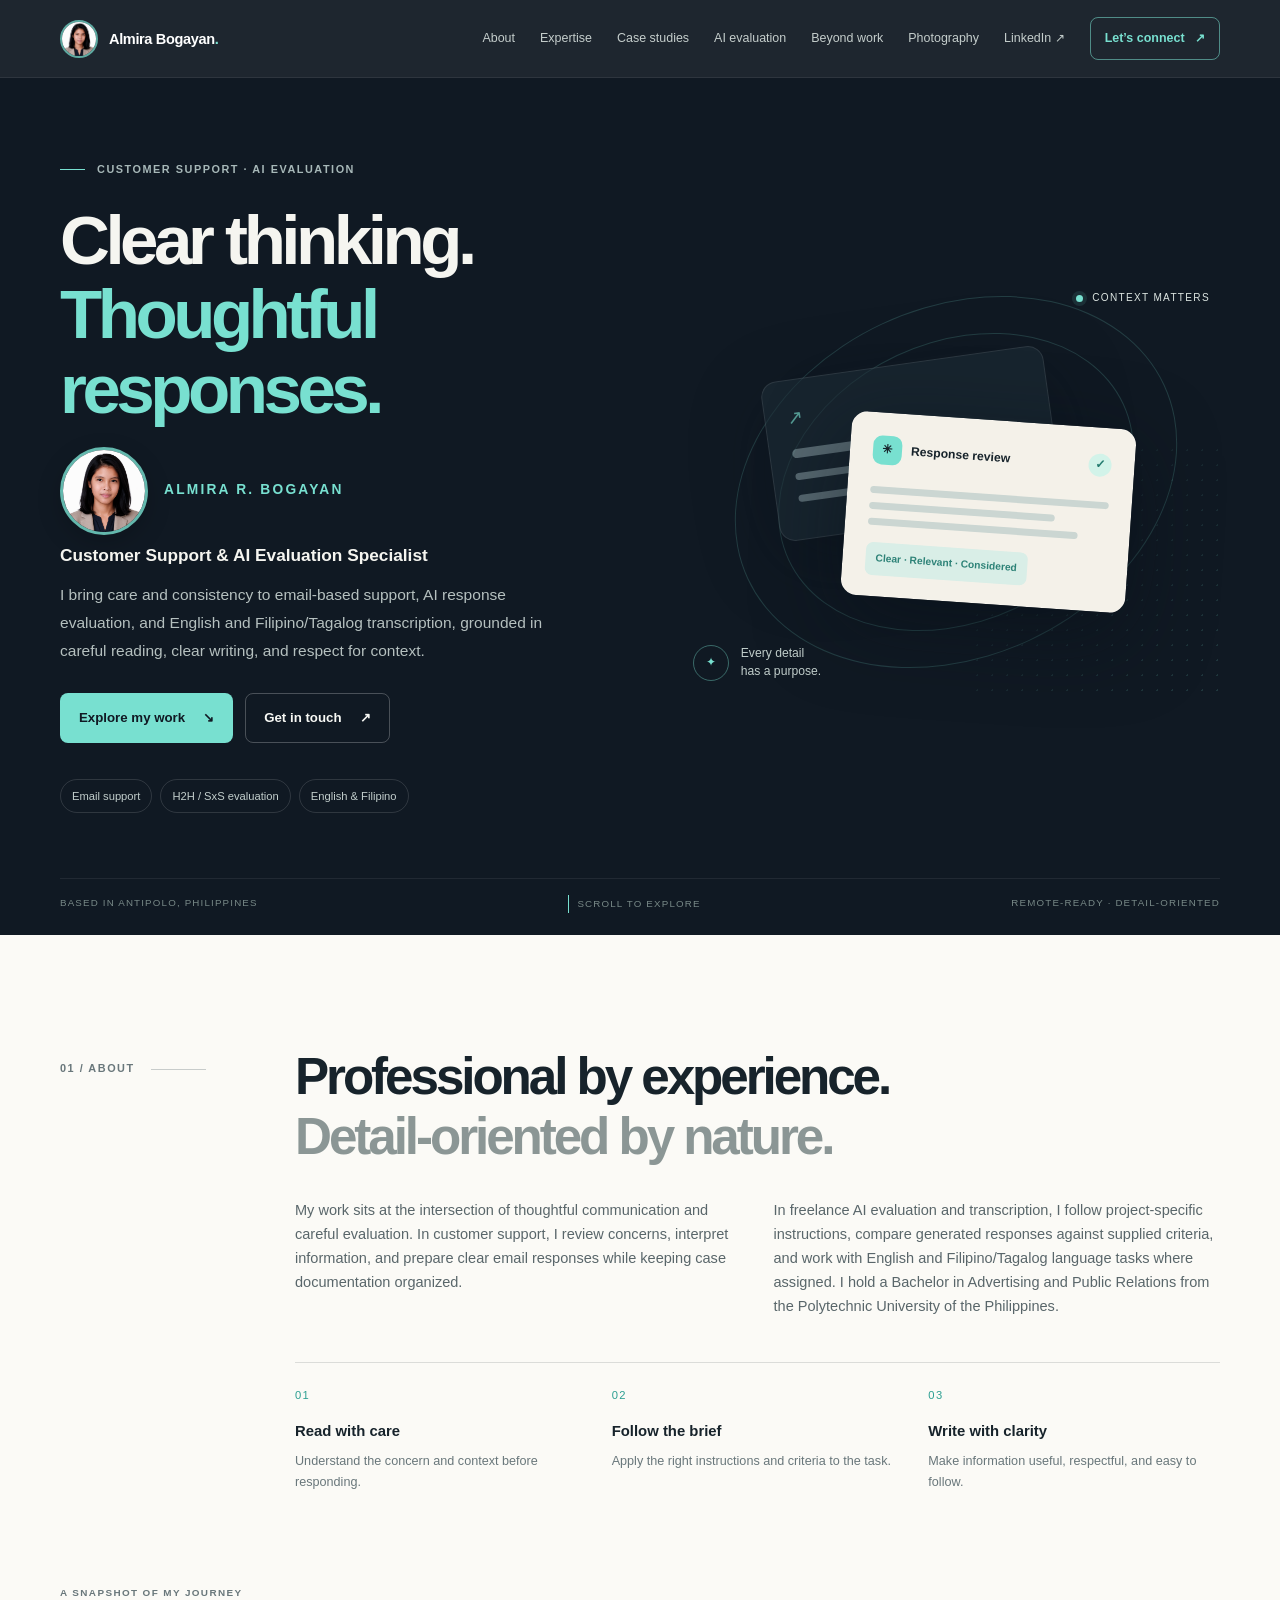
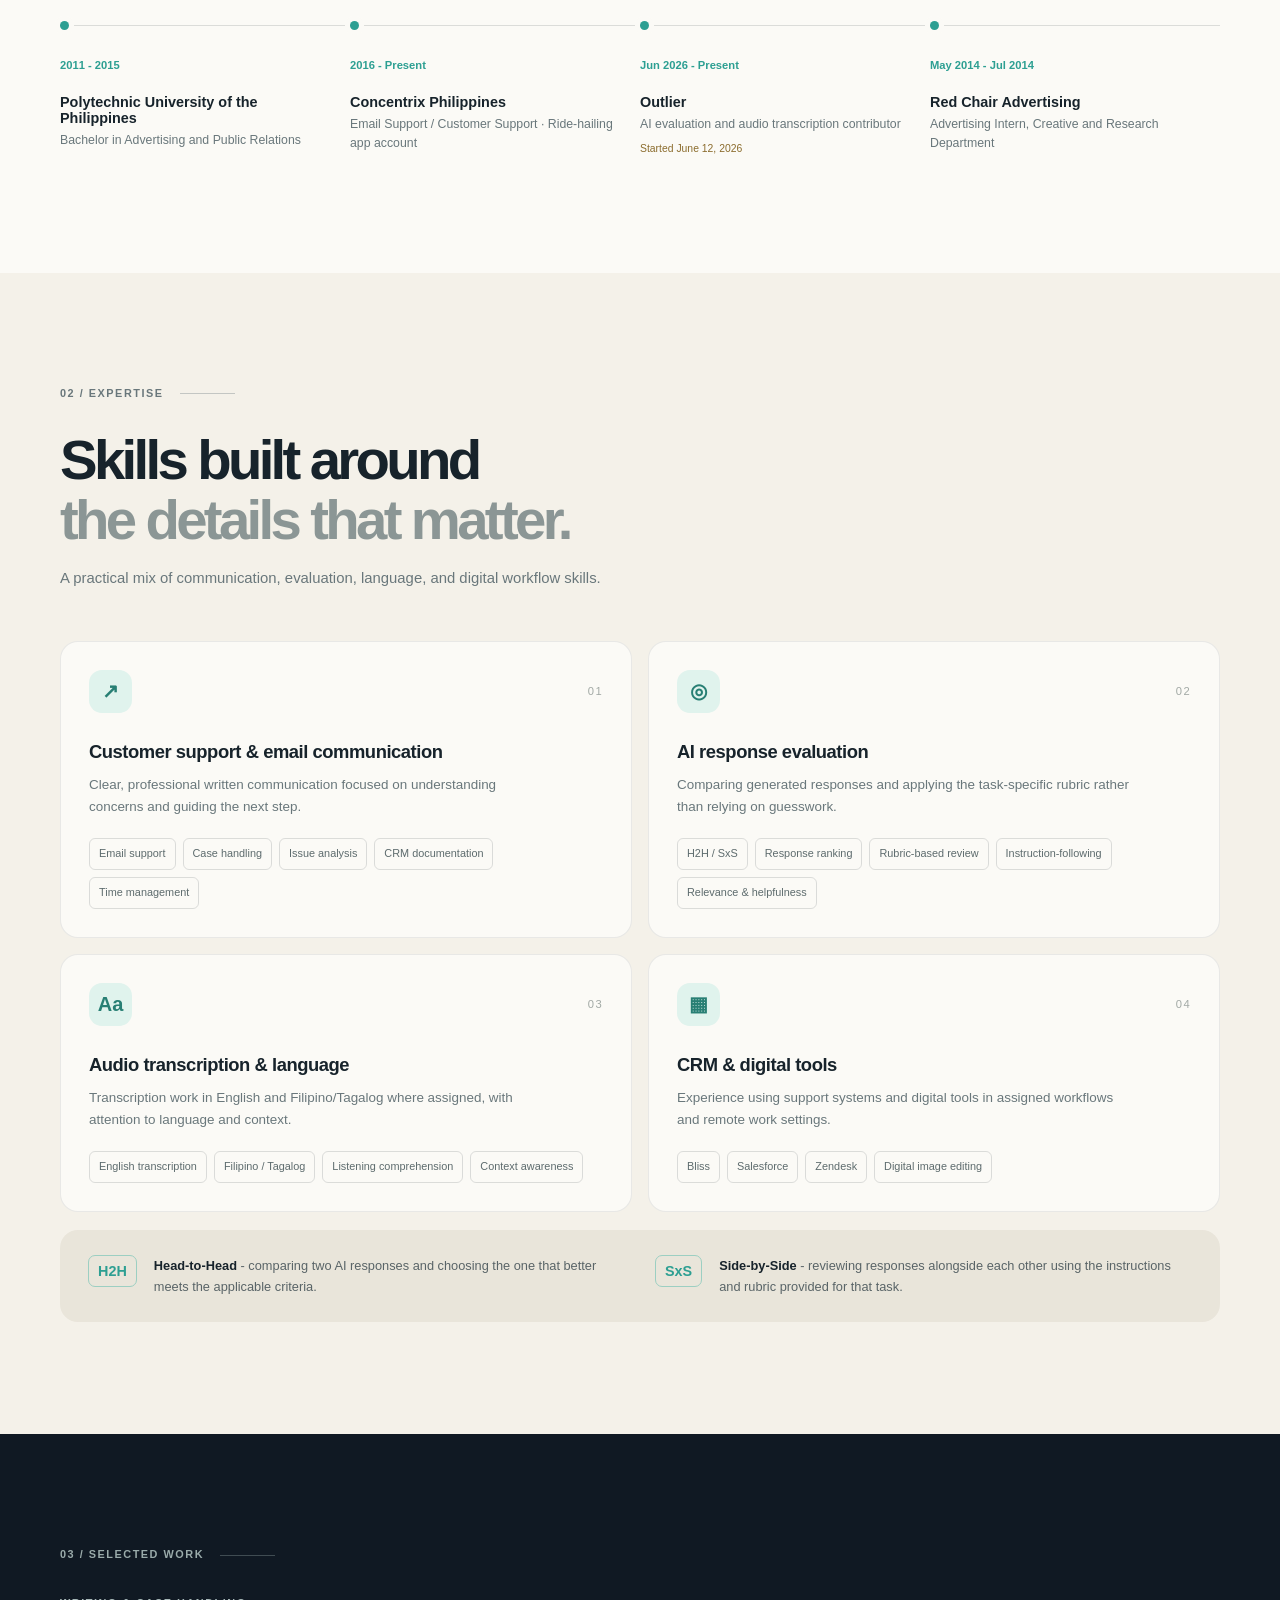
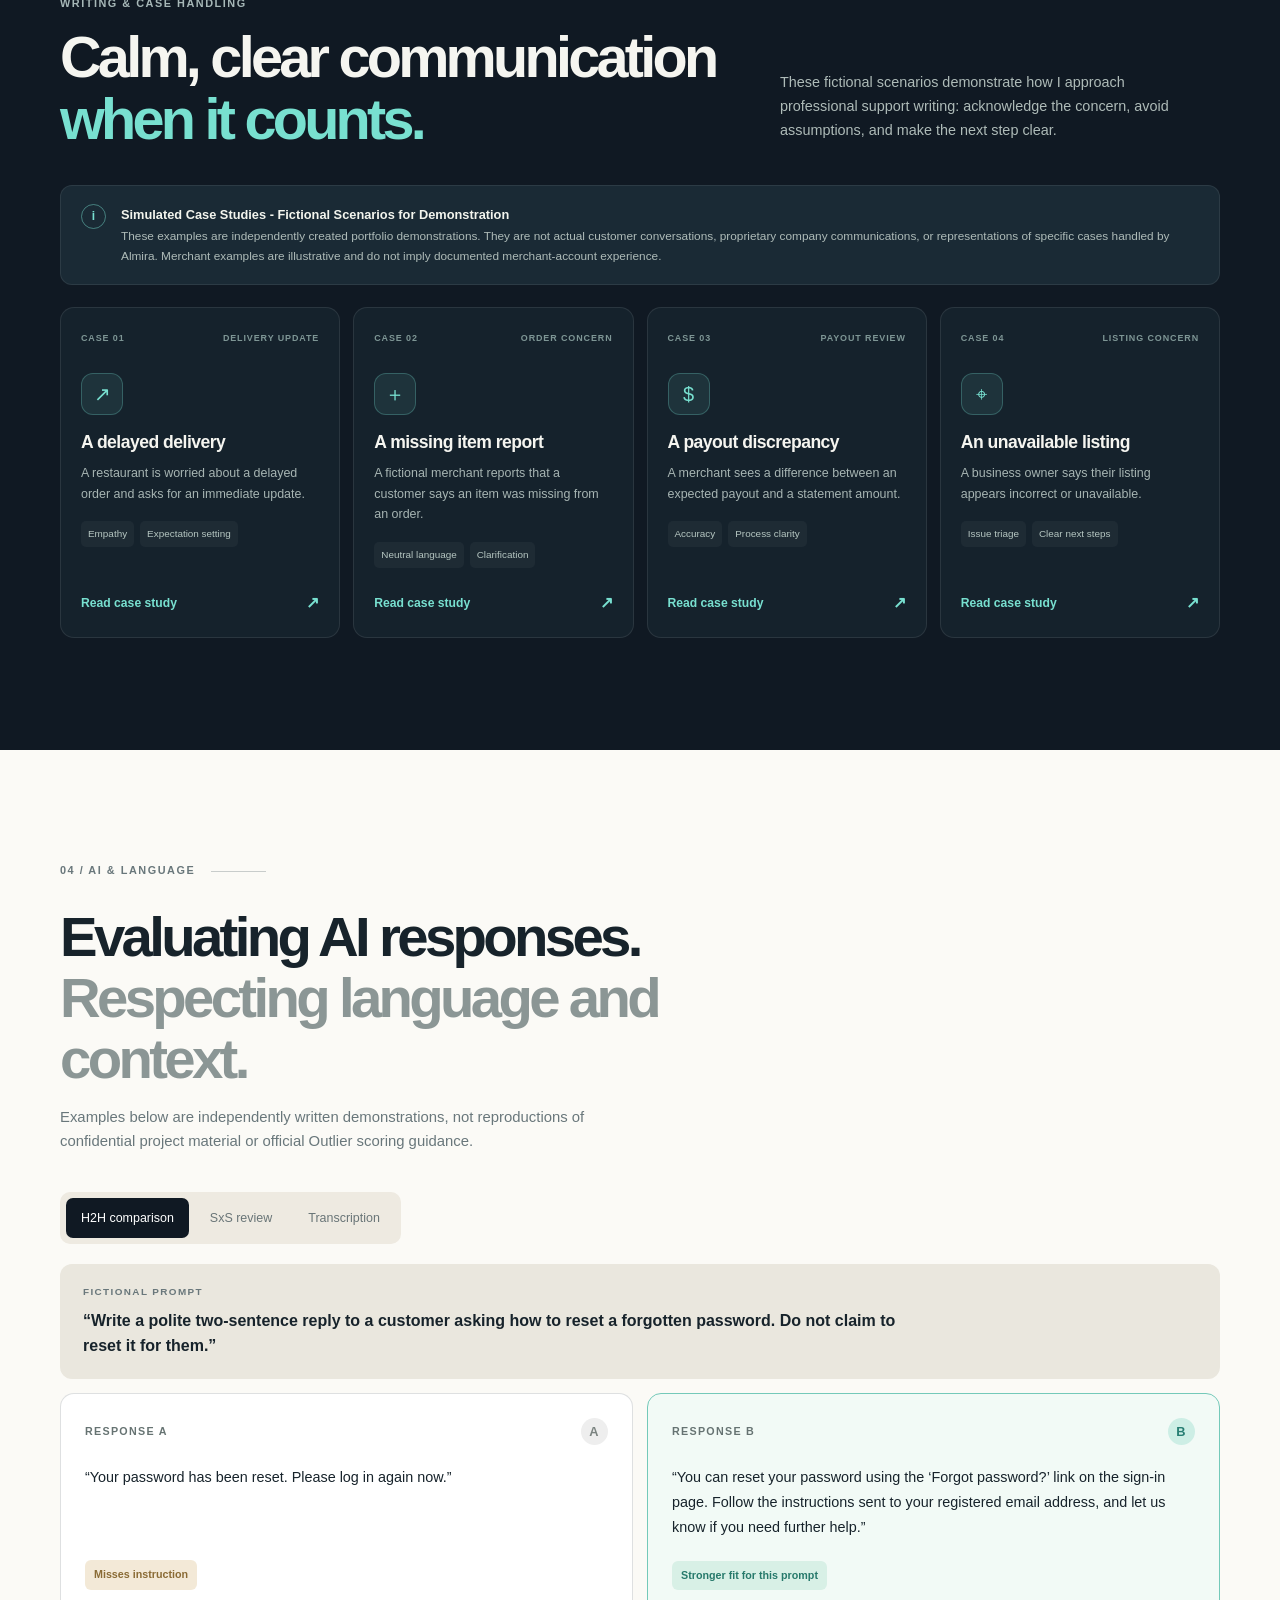
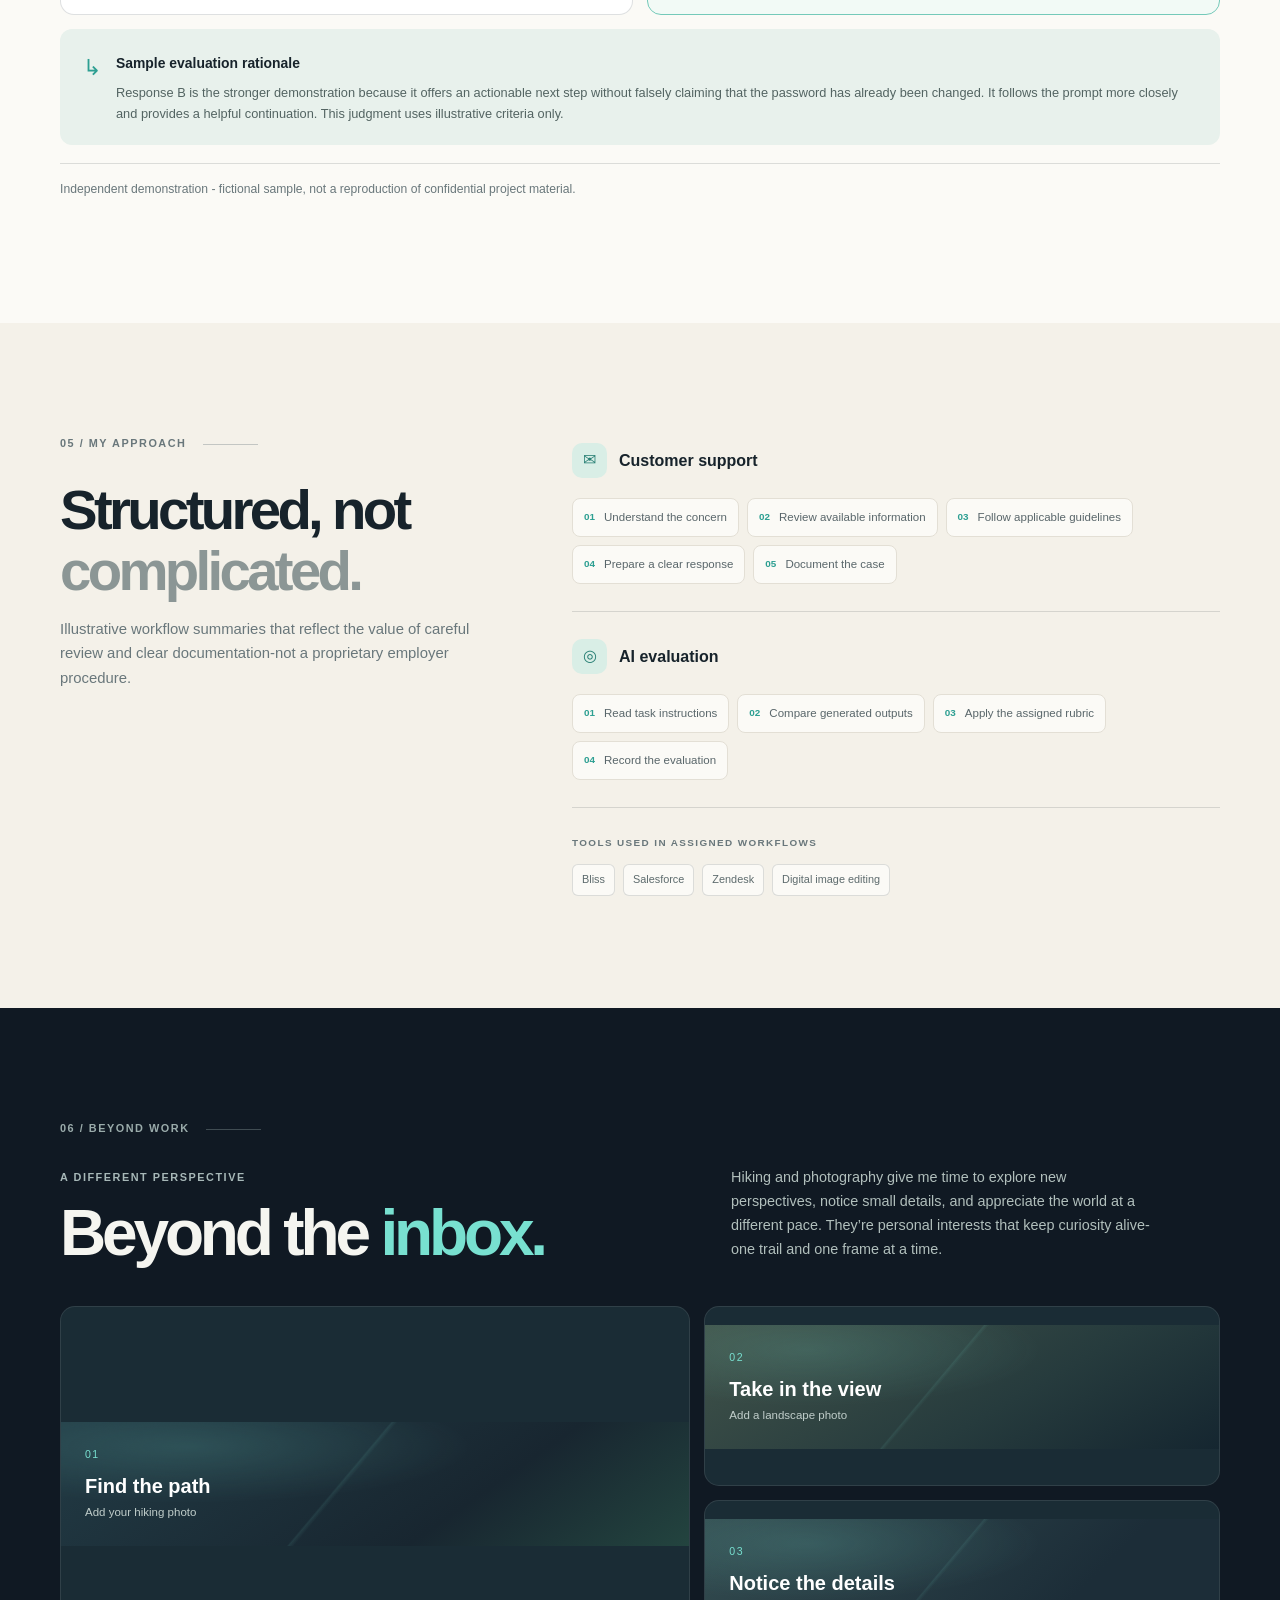
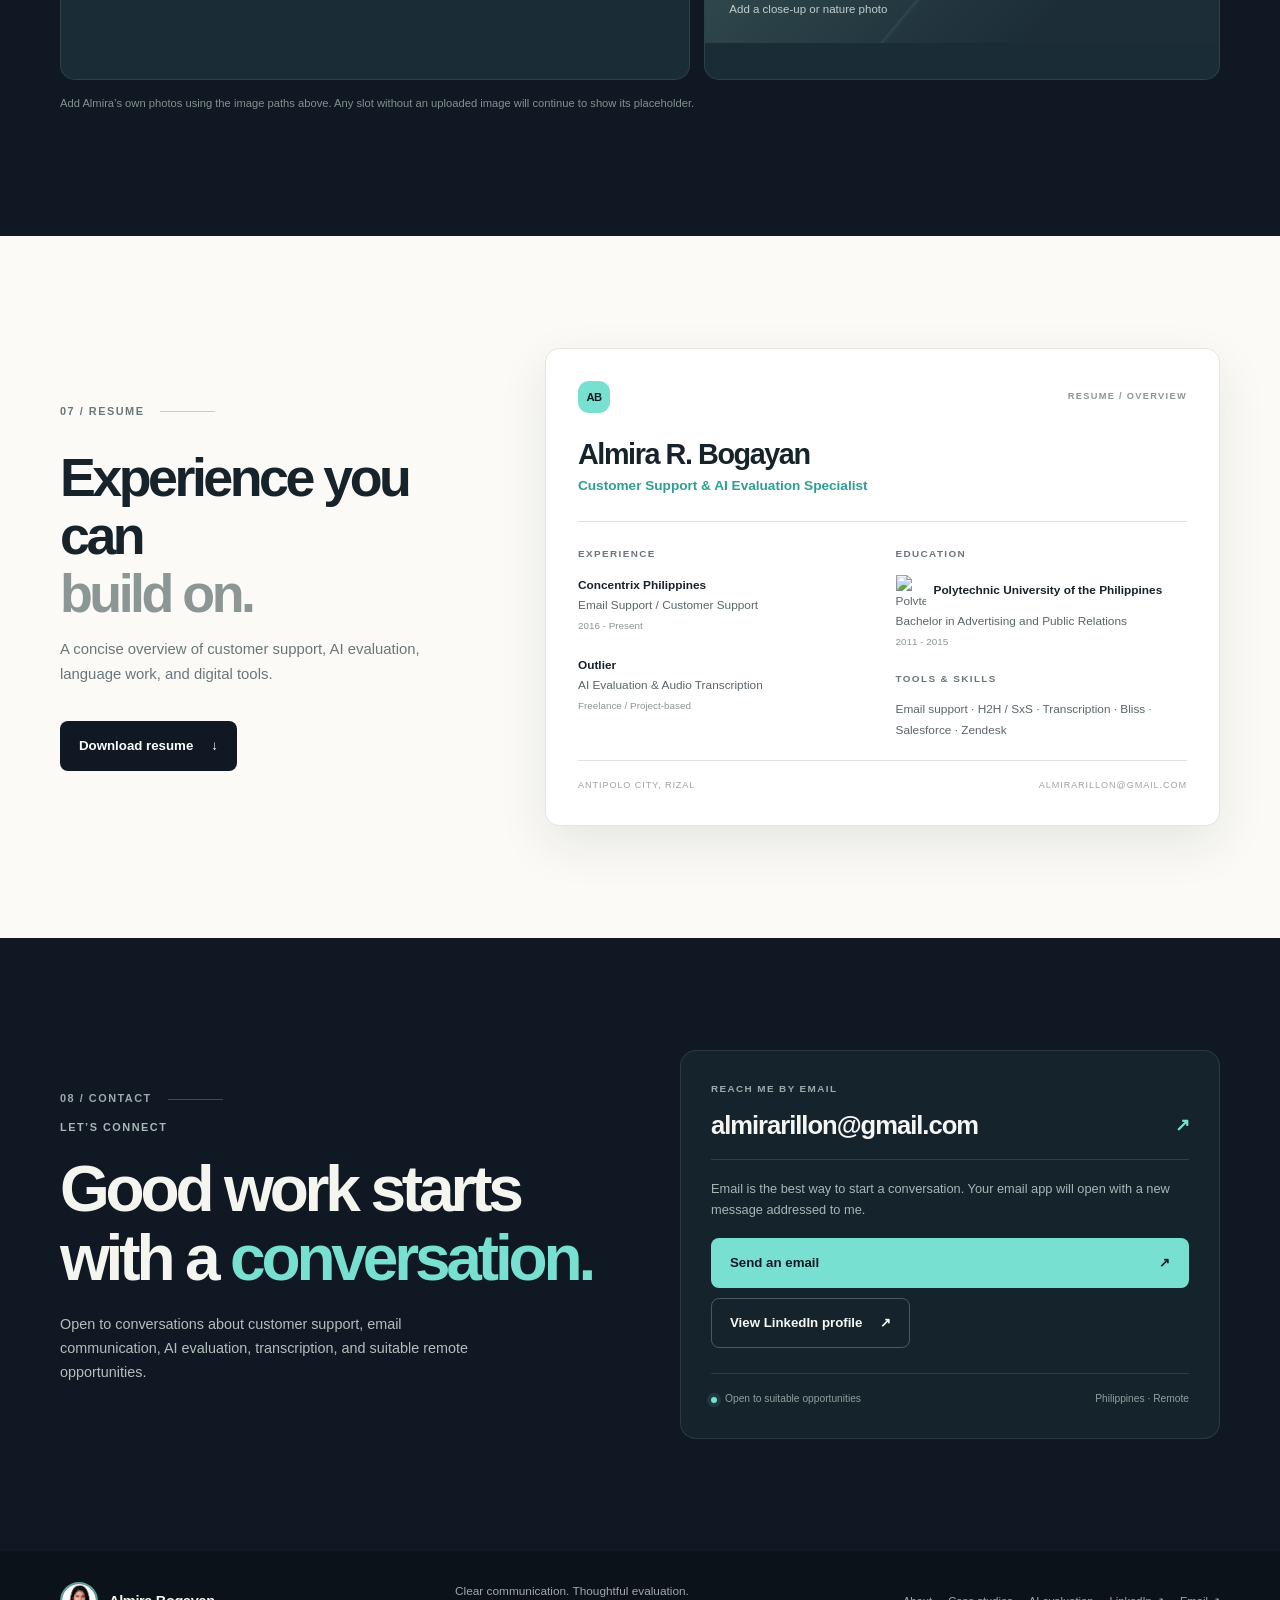
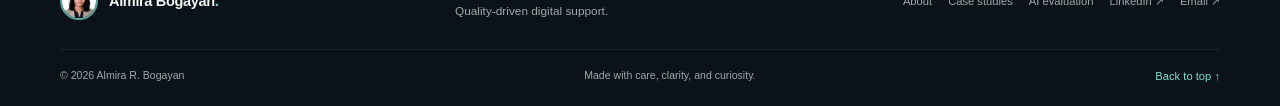
==== commit 7cfc4069: "Add files via upload" ====
--- a/index.html
+++ b/index.html
@@ -15,6 +15,17 @@
   <link href="https://fonts.googleapis.com/css2?family=DM+Sans:wght@400;500;600;700&family=Manrope:wght@400;500;600;700;800&display=swap" rel="stylesheet">
   <link rel="stylesheet" href="css/style.css">
   <script defer src="js/script.js"></script>
+
+  <style>
+    .photo-tile { position: relative; overflow: hidden; }
+    .photo-tile .photo-real-image {
+      position: absolute; inset: 0; width: 100%; height: 100%;
+      object-fit: cover; display: block; z-index: 0;
+    }
+    .photo-tile .photo-placeholder { position: relative; z-index: 1; }
+    .photo-tile.has-photo .photo-placeholder { display: none; }
+    .photo-tile .photo-overlay { position: relative; z-index: 2; }
+  </style>
 </head>
 <body>
   <a class="skip-link" href="#main">Skip to content</a>
@@ -37,7 +48,7 @@
           <h1>Clear thinking.<br><span class="text-accent">Thoughtful responses.</span></h1>
           <div class="hero-profile"><img src="assets/images/profile-photo.png" alt="Professional portrait of Almira R. Bogayan" width="72" height="72"><p class="hero-name">ALMIRA R. BOGAYAN</p></div>
           <p class="hero-lead">Customer Support &amp; AI Evaluation Specialist</p>
-          <p class="hero-description">I bring care and consistency to email-based support, AI response evaluation, and English and Filipino/Tagalog transcription-grounded in careful reading, clear writing, and respect for context.</p>
+          <p class="hero-description">I bring care and consistency to email-based support, AI response evaluation, and English and Filipino/Tagalog transcription, grounded in careful reading, clear writing, and respect for context.</p>
           <div class="hero-actions"><a class="button button-primary" href="#case-studies">Explore my work <span aria-hidden="true">↘</span></a><a class="button button-quiet" href="#contact">Get in touch <span aria-hidden="true">↗</span></a></div>
           <div class="hero-tags" aria-label="Areas of experience"><span>Email support</span><span>H2H / SxS evaluation</span><span>English &amp; Filipino</span></div>
         </div>
@@ -135,11 +146,11 @@
         <div class="section-kicker reveal"><span>06 / BEYOND WORK</span><span class="kicker-line"></span></div>
         <div class="beyond-heading reveal"><div><p class="eyebrow">A DIFFERENT PERSPECTIVE</p><h2>Beyond the <span class="text-accent">inbox.</span></h2></div><p>Hiking and photography give me time to explore new perspectives, notice small details, and appreciate the world at a different pace. They’re personal interests that keep curiosity alive-one trail and one frame at a time.</p></div>
         <div class="photo-gallery reveal">
-          <button class="photo-tile photo-large" data-image="assets/images/hiking-trail.jpg" data-alt="Replace with a personal photograph of a hiking trail" aria-label="Preview hiking trail photo"><span class="photo-placeholder"><span>01</span><strong>Find the path</strong><small>Add your hiking photo</small></span><span class="photo-overlay">VIEW IMAGE ↗</span></button>
-          <button class="photo-tile photo-tall" data-image="assets/images/landscape.jpg" data-alt="Replace with a personal landscape photograph" aria-label="Preview landscape photo"><span class="photo-placeholder"><span>02</span><strong>Take in the view</strong><small>Add a landscape photo</small></span><span class="photo-overlay">VIEW IMAGE ↗</span></button>
-          <button class="photo-tile photo-wide" data-image="assets/images/nature-detail.jpg" data-alt="Replace with a personal nature detail photograph" aria-label="Preview nature detail photo"><span class="photo-placeholder"><span>03</span><strong>Notice the details</strong><small>Add a close-up or nature photo</small></span><span class="photo-overlay">VIEW IMAGE ↗</span></button>
+          <button class="photo-tile photo-large" data-image="assets/images/hiking-trail.jpg" data-alt="Hiking trail photograph" aria-label="Preview hiking trail photo"><img class="photo-real-image" src="assets/images/hiking-trail.jpg" alt="Hiking trail" loading="lazy" onload="this.closest('.photo-tile').classList.add('has-photo')" onerror="this.remove()"><span class="photo-placeholder"><span>01</span><strong>Find the path</strong><small>Add your hiking photo</small></span><span class="photo-overlay">VIEW IMAGE ↗</span></button>
+          <button class="photo-tile photo-tall" data-image="assets/images/landscape.jpg" data-alt="Landscape photograph" aria-label="Preview landscape photo"><img class="photo-real-image" src="assets/images/landscape.jpg" alt="Landscape view" loading="lazy" onload="this.closest('.photo-tile').classList.add('has-photo')" onerror="this.remove()"><span class="photo-placeholder"><span>02</span><strong>Take in the view</strong><small>Add a landscape photo</small></span><span class="photo-overlay">VIEW IMAGE ↗</span></button>
+          <button class="photo-tile photo-wide" data-image="assets/images/nature-detail.jpg" data-alt="Nature detail photograph" aria-label="Preview nature detail photo"><img class="photo-real-image" src="assets/images/nature-detail.jpg" alt="Nature detail" loading="lazy" onload="this.closest('.photo-tile').classList.add('has-photo')" onerror="this.remove()"><span class="photo-placeholder"><span>03</span><strong>Notice the details</strong><small>Add a close-up or nature photo</small></span><span class="photo-overlay">VIEW IMAGE ↗</span></button>
         </div>
-        <p class="gallery-caption">Image slots are placeholders for Almira’s own photographs. Add image files using the paths shown, or update them in the HTML.</p>
+        <p class="gallery-caption">Add Almira’s own photos using the image paths above. Any slot without an uploaded image will continue to show its placeholder.</p>
       </div>
     </section>
 
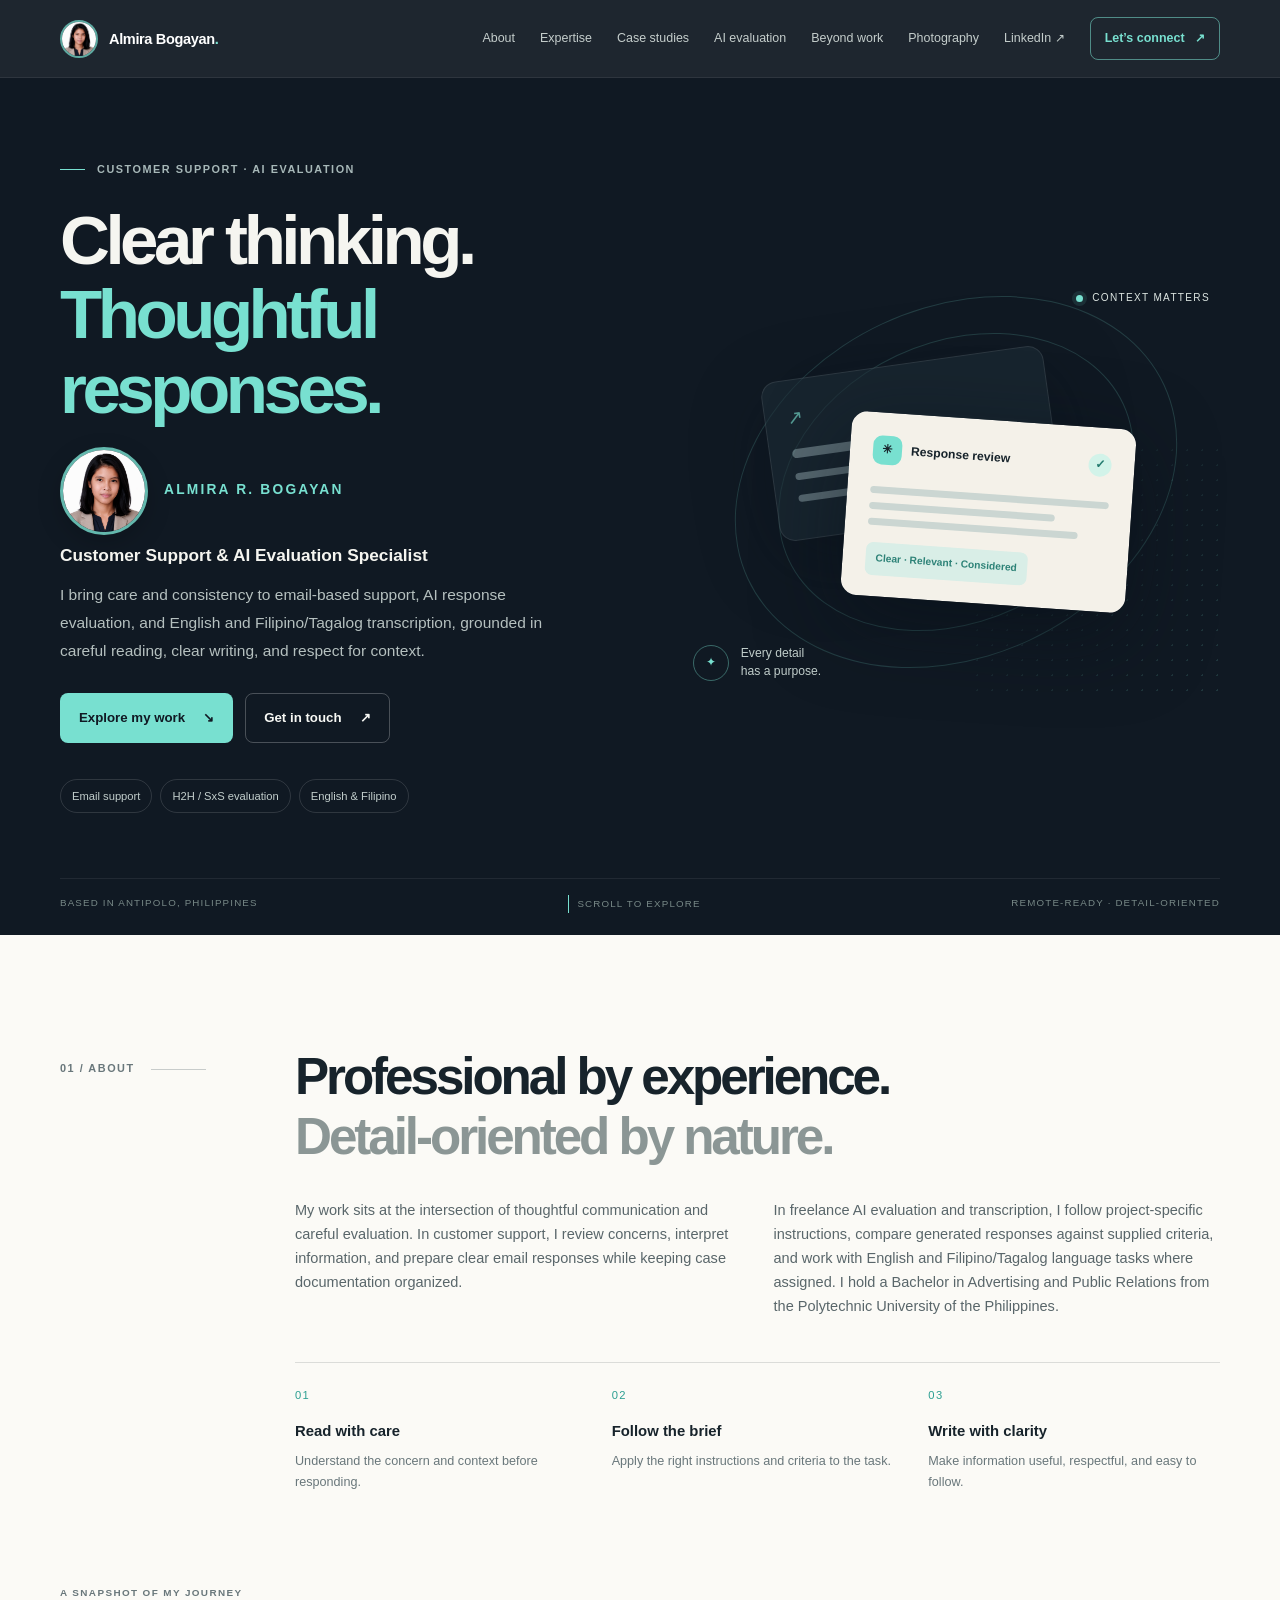
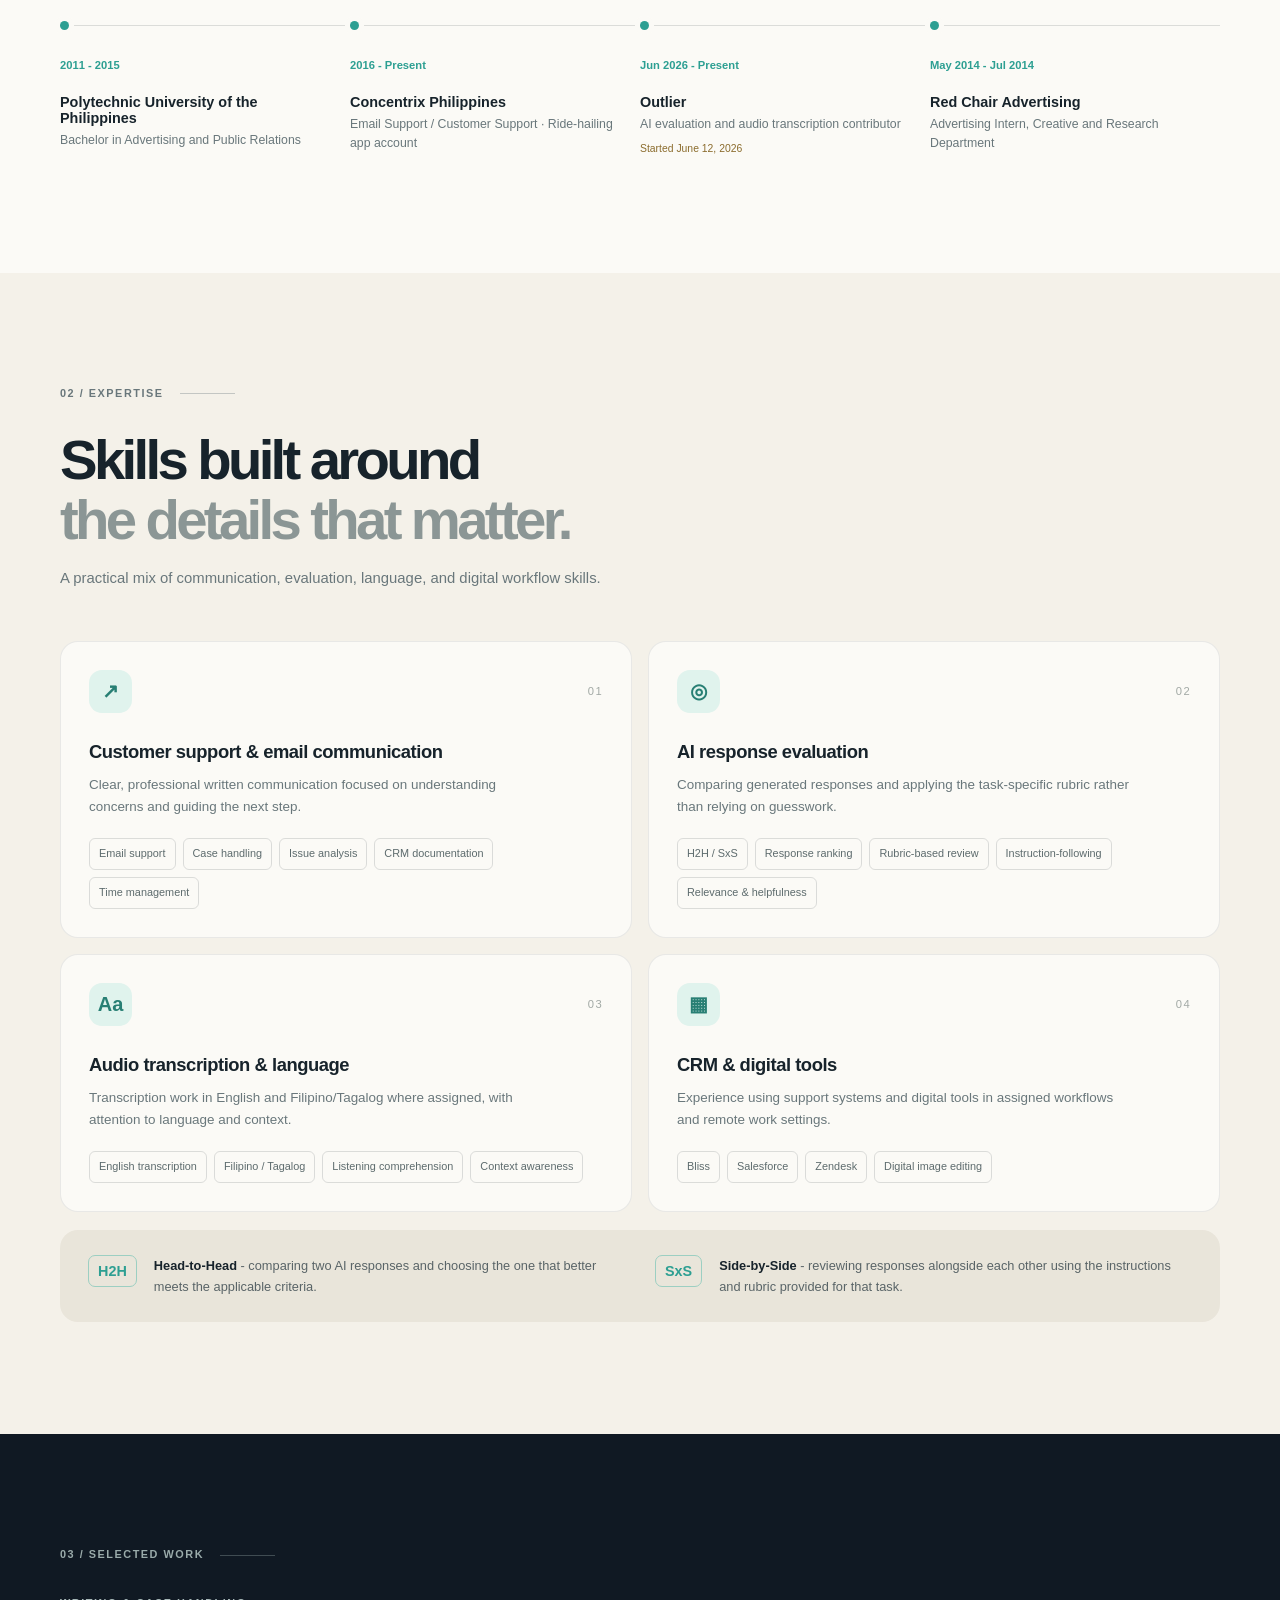
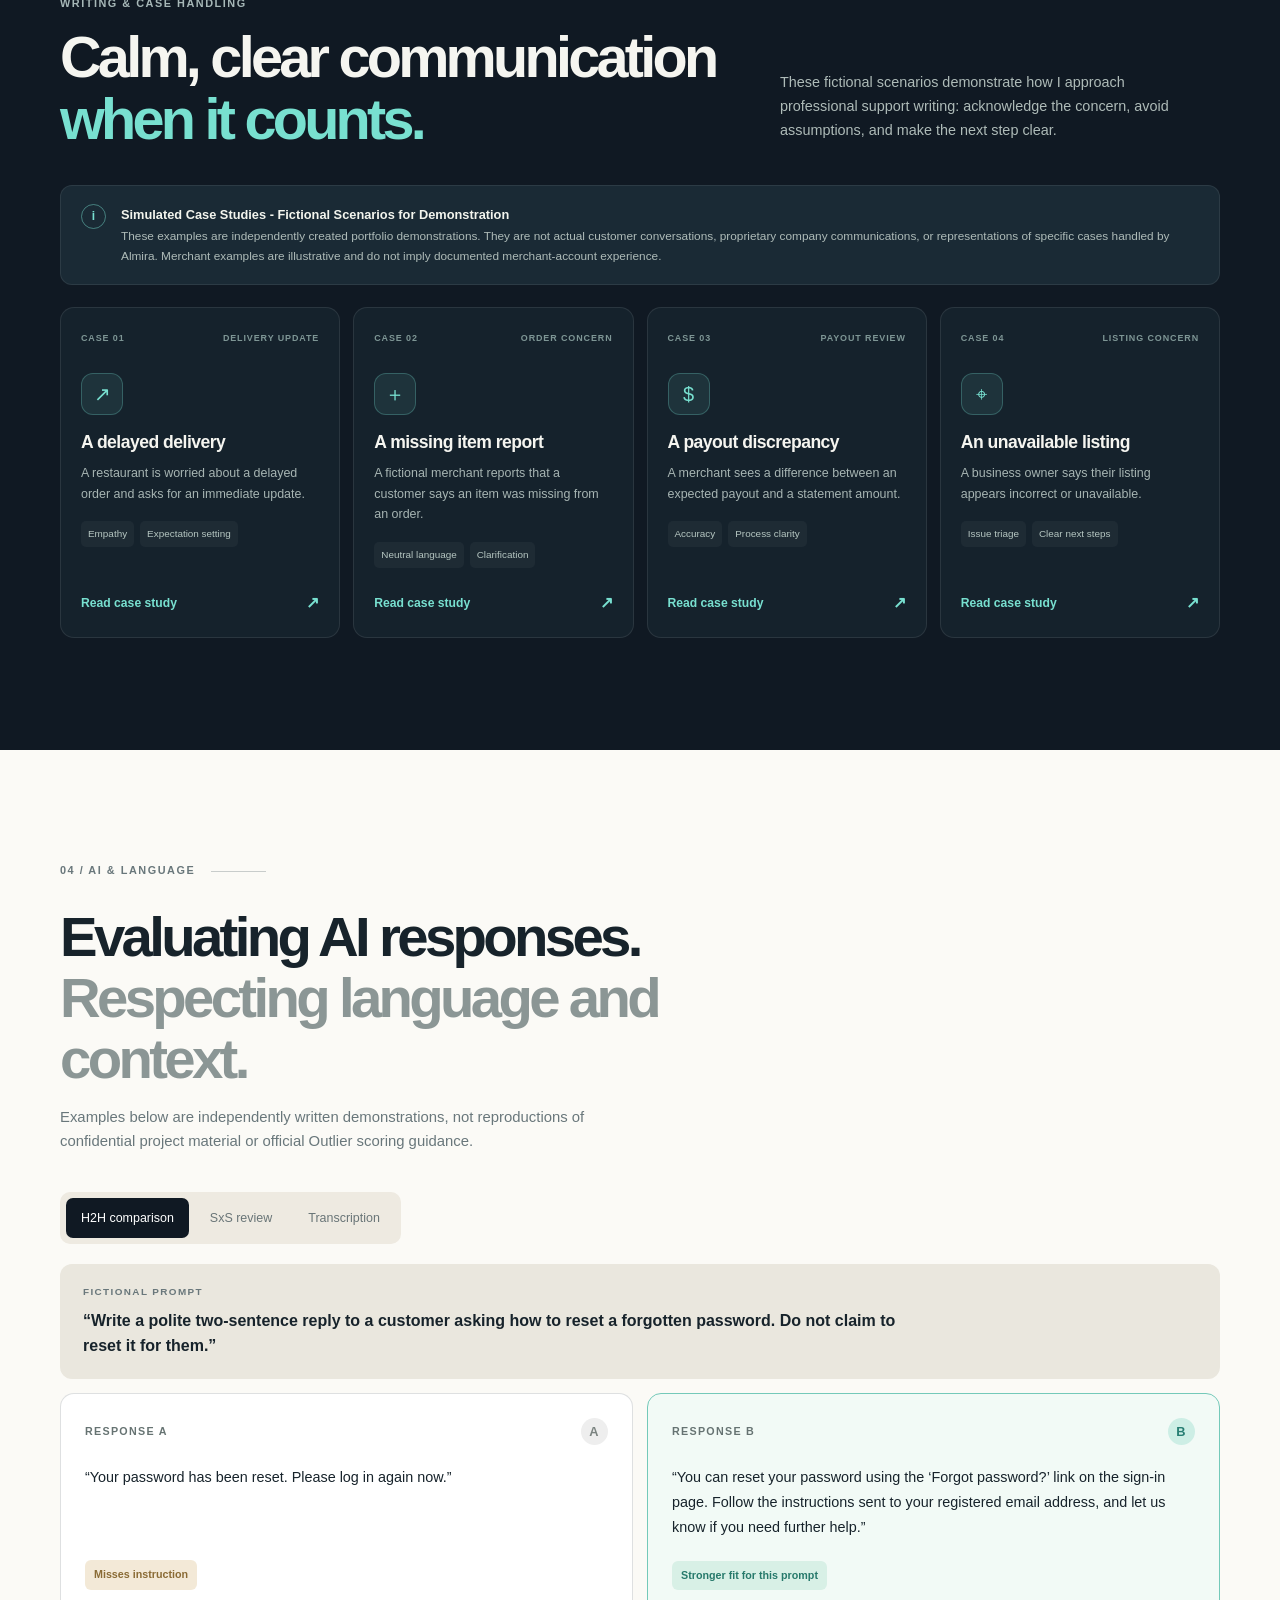
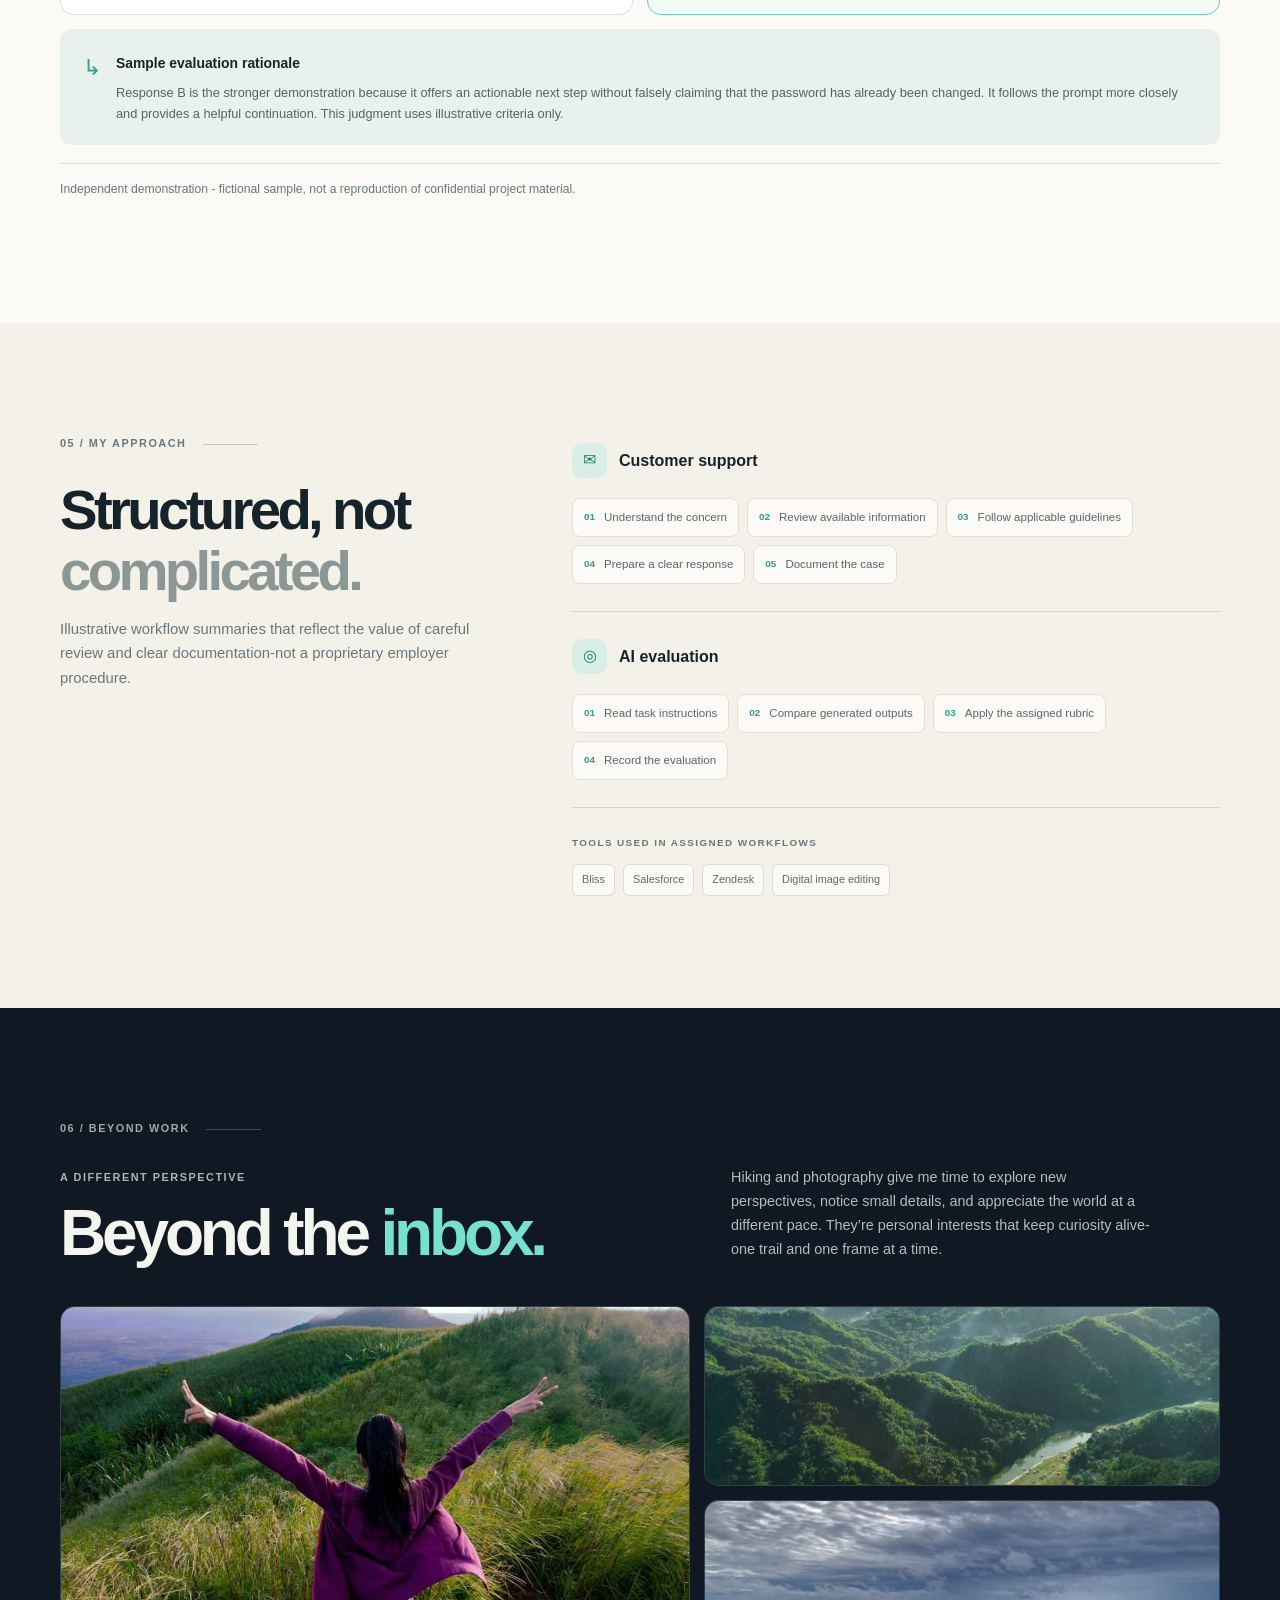
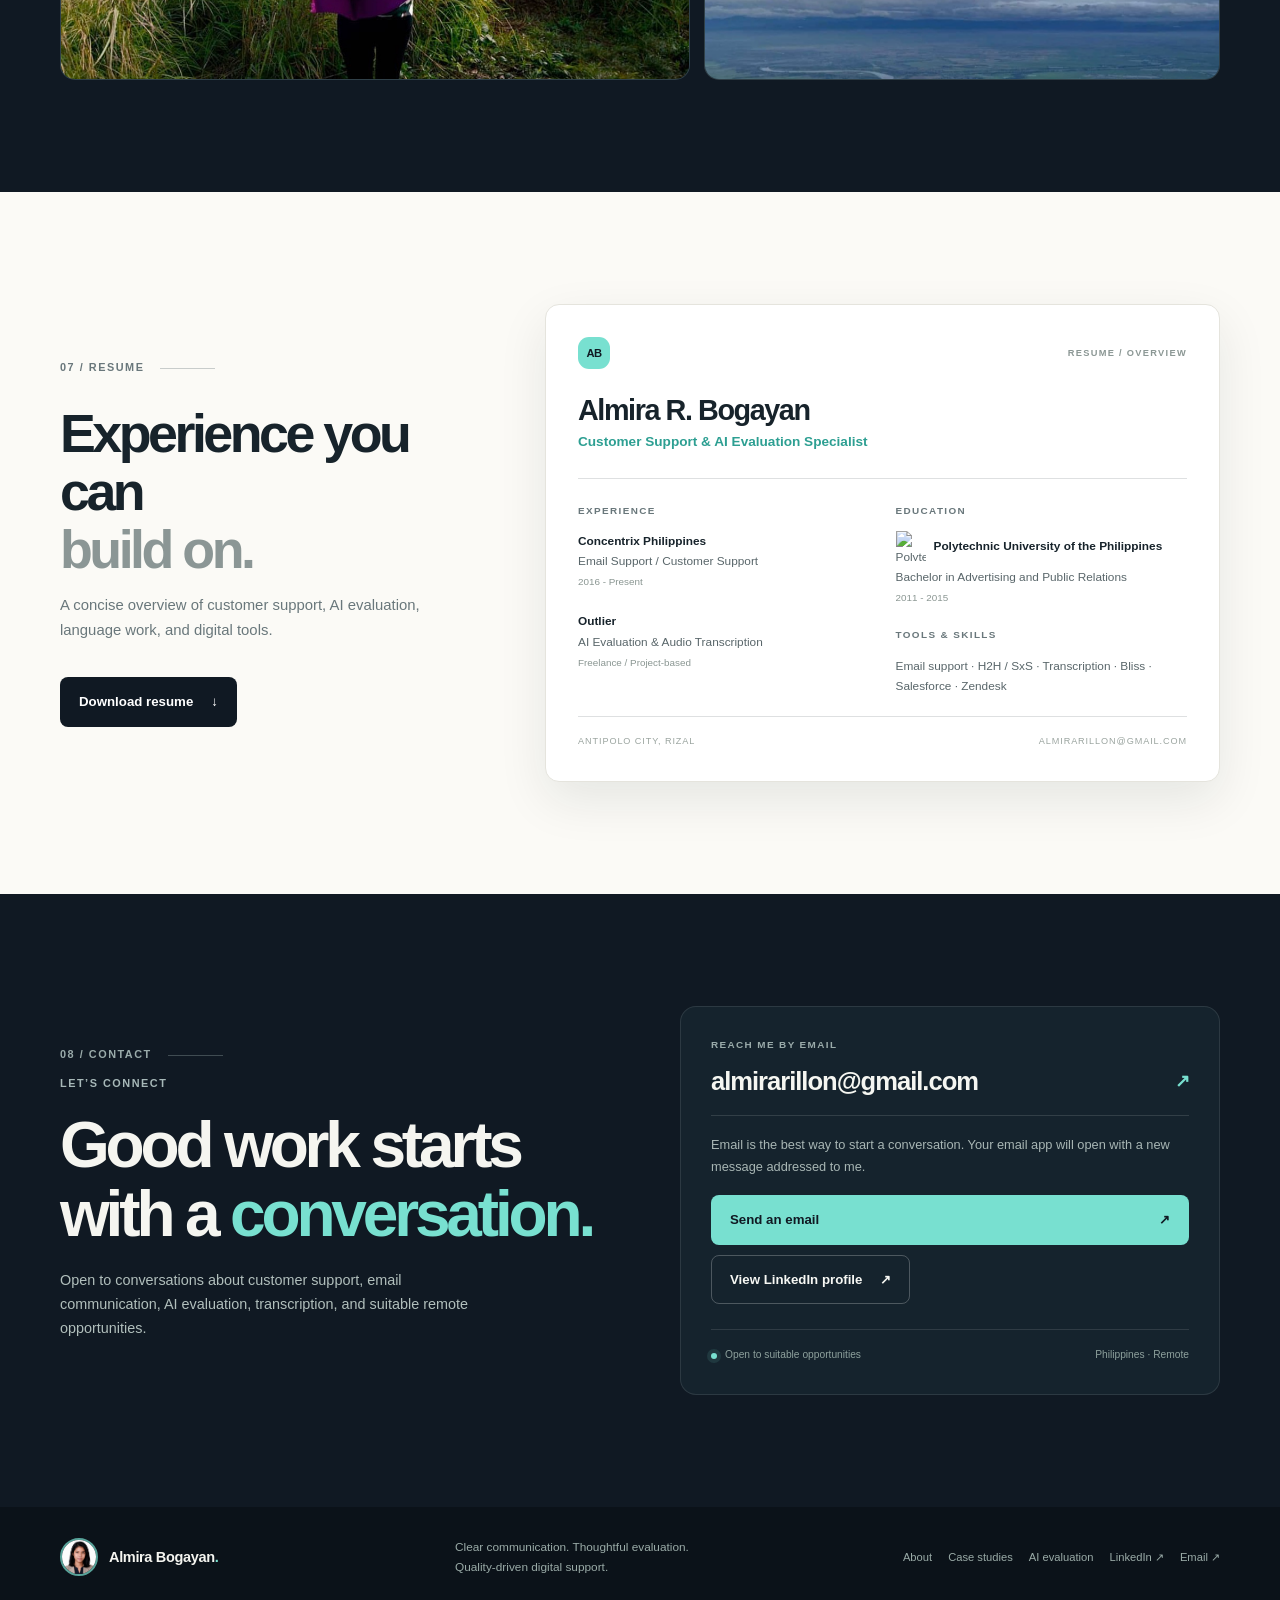
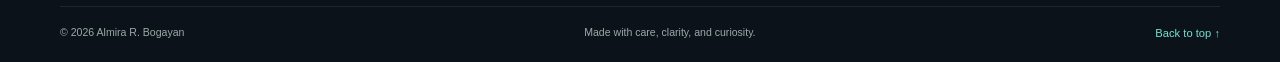
==== commit ddc1d0cc: "Update index.html" ====
--- a/index.html
+++ b/index.html
@@ -150,7 +150,6 @@
           <button class="photo-tile photo-tall" data-image="assets/images/landscape.jpg" data-alt="Landscape photograph" aria-label="Preview landscape photo"><img class="photo-real-image" src="assets/images/landscape.jpg" alt="Landscape view" loading="lazy" onload="this.closest('.photo-tile').classList.add('has-photo')" onerror="this.remove()"><span class="photo-placeholder"><span>02</span><strong>Take in the view</strong><small>Add a landscape photo</small></span><span class="photo-overlay">VIEW IMAGE ↗</span></button>
           <button class="photo-tile photo-wide" data-image="assets/images/nature-detail.jpg" data-alt="Nature detail photograph" aria-label="Preview nature detail photo"><img class="photo-real-image" src="assets/images/nature-detail.jpg" alt="Nature detail" loading="lazy" onload="this.closest('.photo-tile').classList.add('has-photo')" onerror="this.remove()"><span class="photo-placeholder"><span>03</span><strong>Notice the details</strong><small>Add a close-up or nature photo</small></span><span class="photo-overlay">VIEW IMAGE ↗</span></button>
         </div>
-        <p class="gallery-caption">Add Almira’s own photos using the image paths above. Any slot without an uploaded image will continue to show its placeholder.</p>
       </div>
     </section>
 
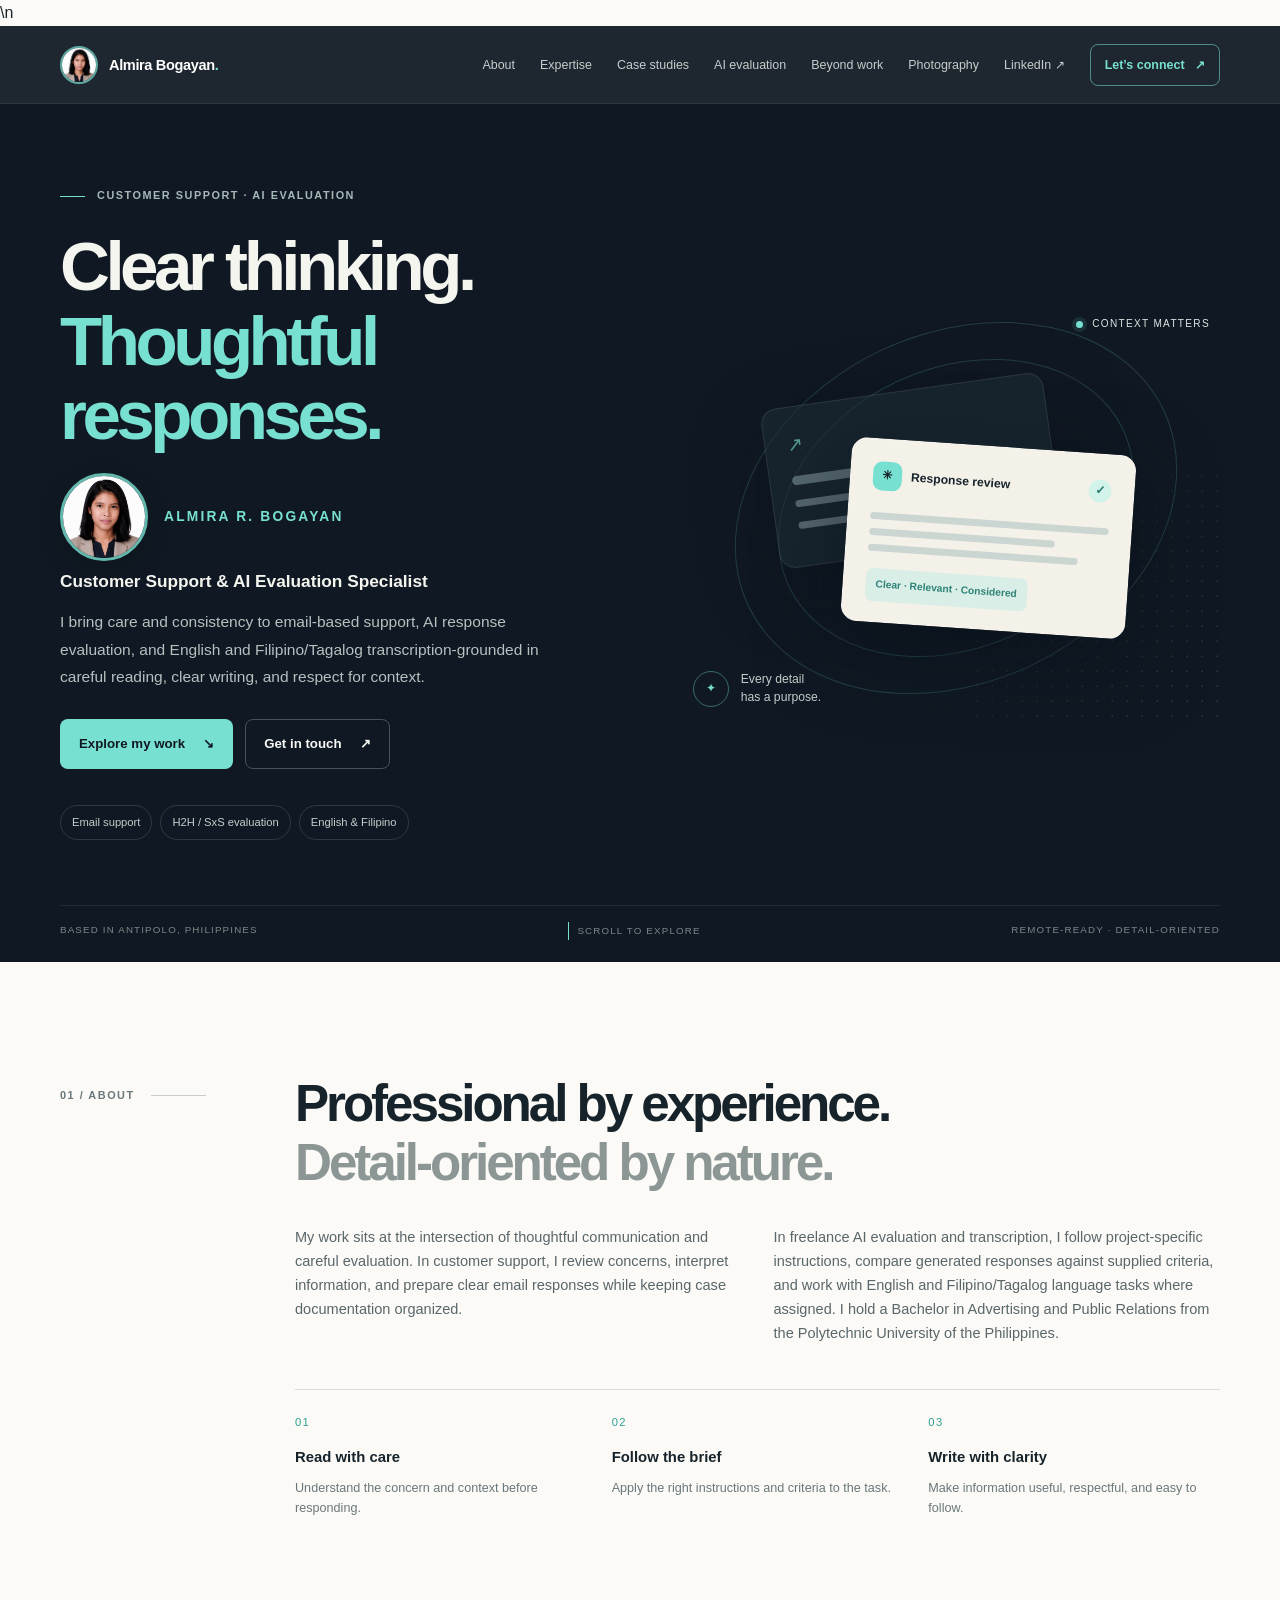
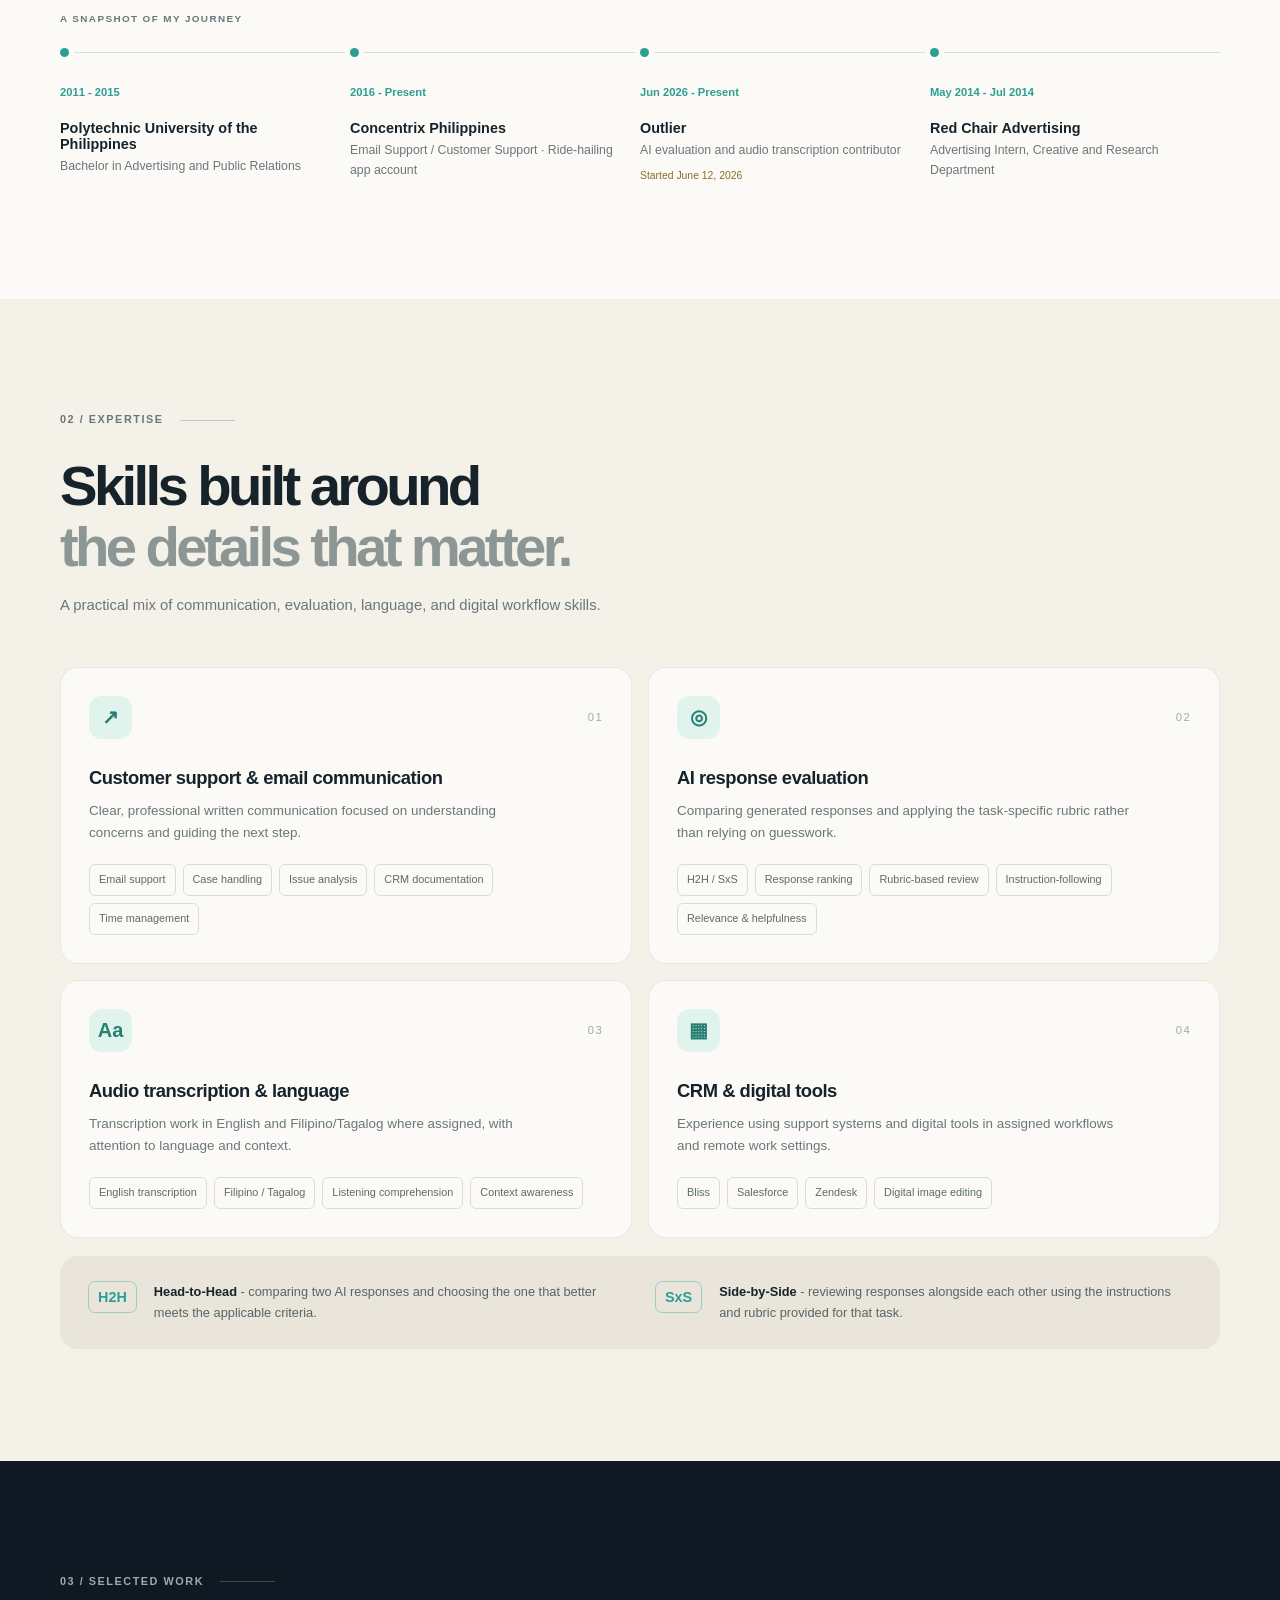
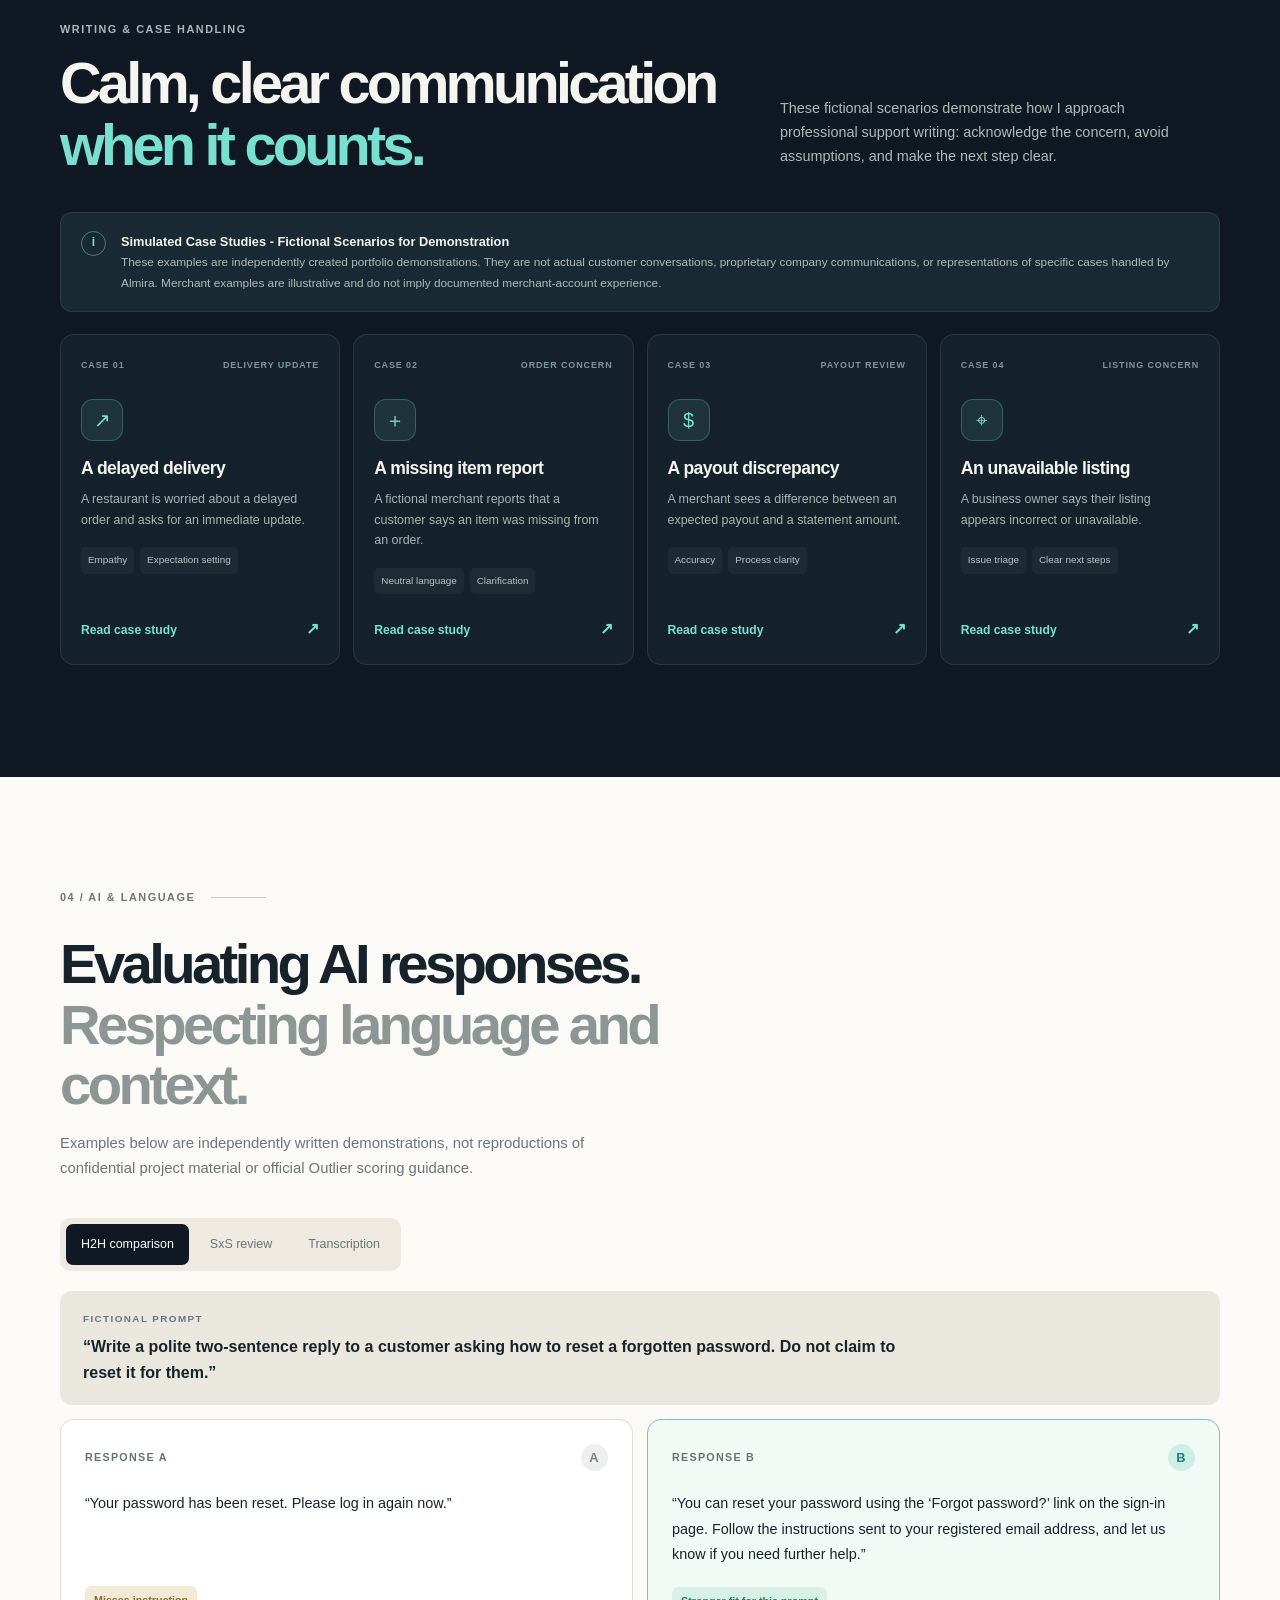
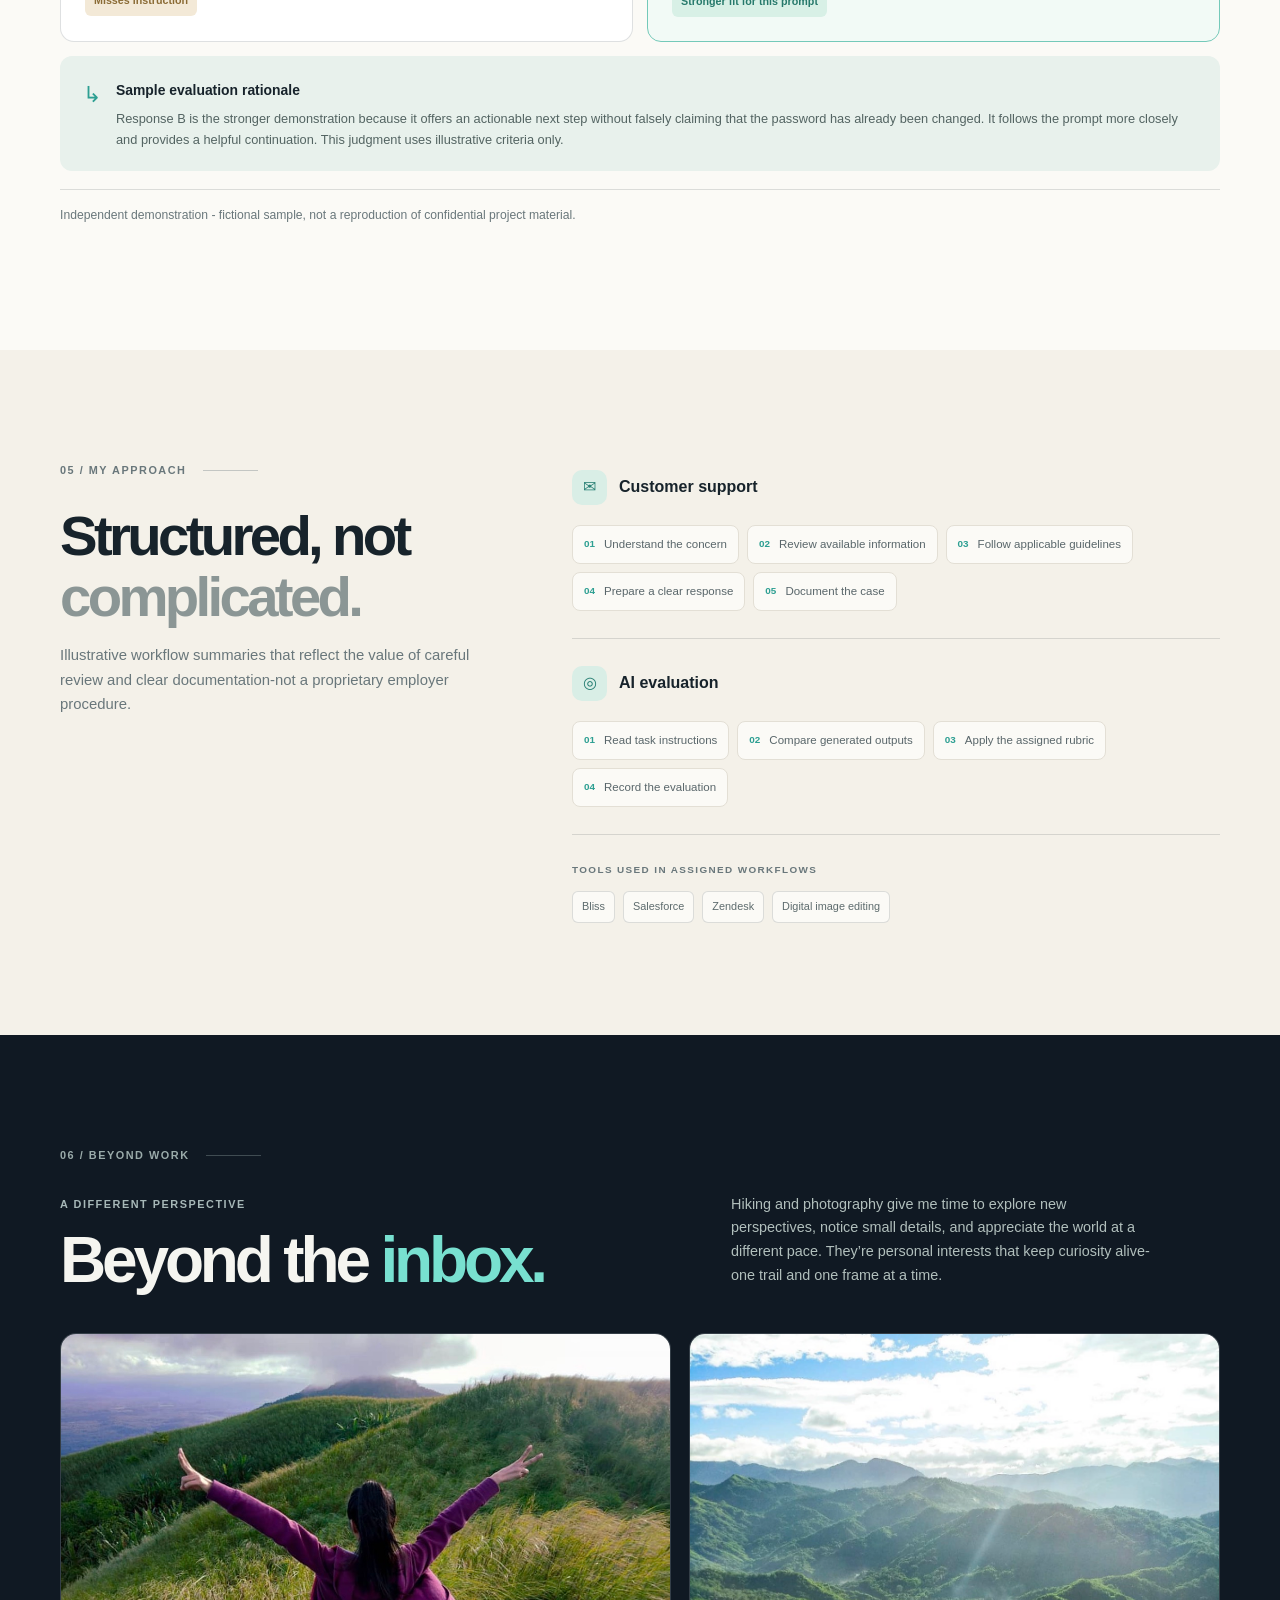
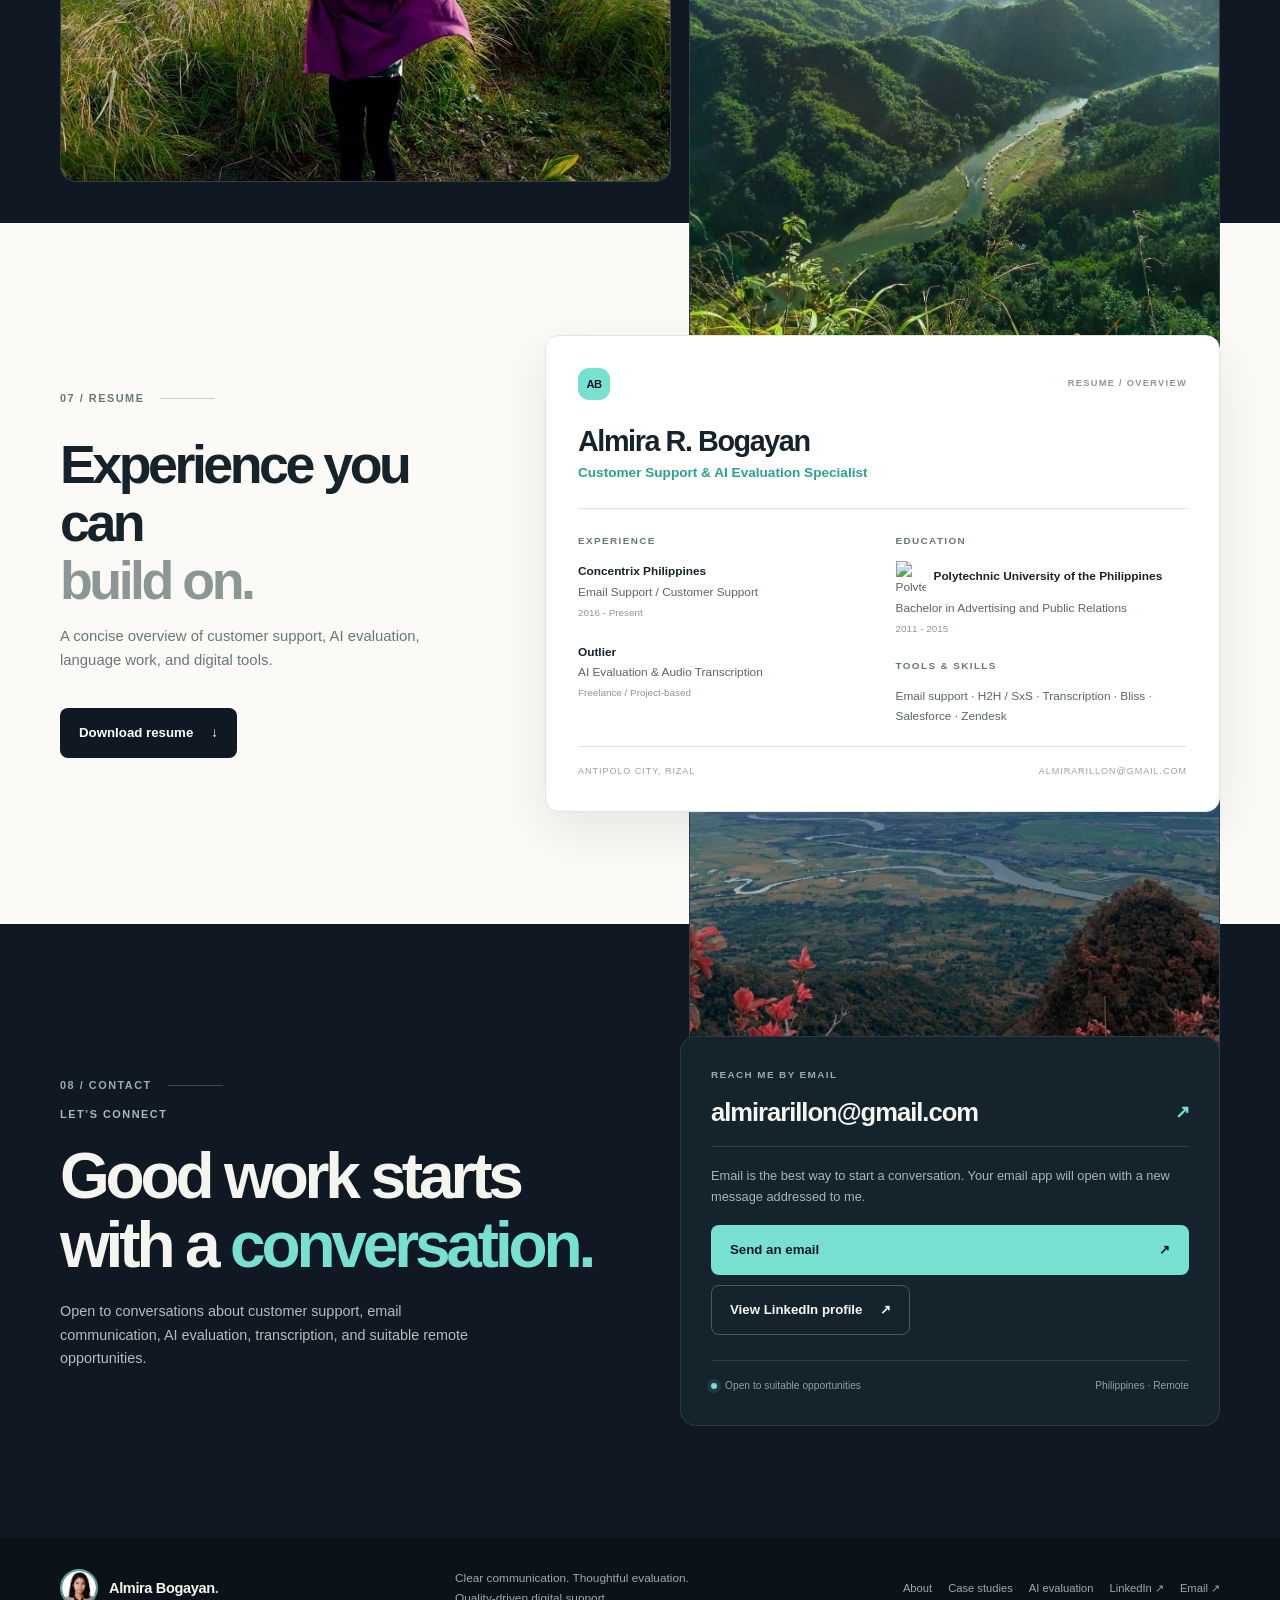
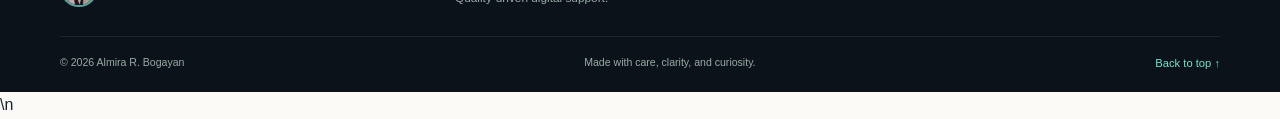
==== commit d4323b3e: "Add files via upload" ====
--- a/index.html
+++ b/index.html
@@ -14,18 +14,91 @@
   <link rel="preconnect" href="https://fonts.gstatic.com" crossorigin>
   <link href="https://fonts.googleapis.com/css2?family=DM+Sans:wght@400;500;600;700&family=Manrope:wght@400;500;600;700;800&display=swap" rel="stylesheet">
   <link rel="stylesheet" href="css/style.css">
-  <script defer src="js/script.js"></script>
 
   <style>
-    .photo-tile { position: relative; overflow: hidden; }
-    .photo-tile .photo-real-image {
-      position: absolute; inset: 0; width: 100%; height: 100%;
-      object-fit: cover; display: block; z-index: 0;
-    }
-    .photo-tile .photo-placeholder { position: relative; z-index: 1; }
-    .photo-tile.has-photo .photo-placeholder { display: none; }
-    .photo-tile .photo-overlay { position: relative; z-index: 2; }
+    /* Beyond Work: let each photo keep its natural proportions. */
+    #beyond-work .photo-gallery {
+      display: grid;
+      grid-template-columns: minmax(0, 1.15fr) minmax(0, 1fr);
+      align-items: start;
+      gap: 18px;
+    }
+    #beyond-work .photo-gallery .photo-stack {
+      display: grid;
+      align-content: start;
+      gap: 18px;
+      min-width: 0;
+    }
+    #beyond-work .photo-gallery .photo-tile {
+      position: relative;
+      display: block;
+      width: 100%;
+      height: auto !important;
+      min-height: 0 !important;
+      aspect-ratio: auto !important;
+      padding: 0;
+      overflow: hidden;
+      border: 1px solid rgba(255,255,255,.12);
+      border-radius: 16px;
+      background: #18232d;
+      line-height: 0;
+      cursor: zoom-in;
+    }
+    #beyond-work .photo-gallery .photo-tile > img.gallery-photo {
+      display: block;
+      position: relative;
+      width: 100%;
+      height: auto;
+      max-height: none;
+      object-fit: contain;
+    }
+    #beyond-work .photo-gallery .photo-placeholder {
+      display: flex;
+      position: relative;
+      min-height: 220px;
+      box-sizing: border-box;
+      align-items: center;
+      justify-content: center;
+      flex-direction: column;
+      line-height: 1.4;
+    }
+    #beyond-work .photo-gallery .photo-tile.has-photo .photo-placeholder {
+      display: none;
+    }
+    #beyond-work .photo-gallery .photo-overlay {
+      line-height: 1.4;
+    }
+    #beyond-work .gallery-caption { display: none !important; }
+    #beyond-work .photo-gallery .photo-tile:focus-visible {
+      outline: 3px solid #78e0d0;
+      outline-offset: 4px;
+    }
+    @media (max-width: 700px) {
+      #beyond-work .photo-gallery {
+        grid-template-columns: minmax(0, 1fr);
+      }
+    }
+    /* Keep the lightbox centered without changing the page scroll position. */
+    dialog.lightbox {
+      position: fixed;
+      inset: 0;
+      margin: auto;
+      max-width: min(92vw, 1200px);
+      max-height: 92vh;
+    }
+    dialog.lightbox::backdrop { background: rgba(5, 10, 16, .86); }
+    dialog.lightbox > img {
+      display: block;
+      max-width: 100%;
+      max-height: 78vh;
+      width: auto;
+      height: auto;
+      object-fit: contain;
+      margin: auto;
+    }
+    body.lightbox-open { overflow: hidden; }
   </style>
+\n  <script defer src="js/script.js"></script>
 </head>
 <body>
   <a class="skip-link" href="#main">Skip to content</a>
@@ -48,7 +121,7 @@
           <h1>Clear thinking.<br><span class="text-accent">Thoughtful responses.</span></h1>
           <div class="hero-profile"><img src="assets/images/profile-photo.png" alt="Professional portrait of Almira R. Bogayan" width="72" height="72"><p class="hero-name">ALMIRA R. BOGAYAN</p></div>
           <p class="hero-lead">Customer Support &amp; AI Evaluation Specialist</p>
-          <p class="hero-description">I bring care and consistency to email-based support, AI response evaluation, and English and Filipino/Tagalog transcription, grounded in careful reading, clear writing, and respect for context.</p>
+          <p class="hero-description">I bring care and consistency to email-based support, AI response evaluation, and English and Filipino/Tagalog transcription-grounded in careful reading, clear writing, and respect for context.</p>
           <div class="hero-actions"><a class="button button-primary" href="#case-studies">Explore my work <span aria-hidden="true">↘</span></a><a class="button button-quiet" href="#contact">Get in touch <span aria-hidden="true">↗</span></a></div>
           <div class="hero-tags" aria-label="Areas of experience"><span>Email support</span><span>H2H / SxS evaluation</span><span>English &amp; Filipino</span></div>
         </div>
@@ -146,9 +219,20 @@
         <div class="section-kicker reveal"><span>06 / BEYOND WORK</span><span class="kicker-line"></span></div>
         <div class="beyond-heading reveal"><div><p class="eyebrow">A DIFFERENT PERSPECTIVE</p><h2>Beyond the <span class="text-accent">inbox.</span></h2></div><p>Hiking and photography give me time to explore new perspectives, notice small details, and appreciate the world at a different pace. They’re personal interests that keep curiosity alive-one trail and one frame at a time.</p></div>
         <div class="photo-gallery reveal">
-          <button class="photo-tile photo-large" data-image="assets/images/hiking-trail.jpg" data-alt="Hiking trail photograph" aria-label="Preview hiking trail photo"><img class="photo-real-image" src="assets/images/hiking-trail.jpg" alt="Hiking trail" loading="lazy" onload="this.closest('.photo-tile').classList.add('has-photo')" onerror="this.remove()"><span class="photo-placeholder"><span>01</span><strong>Find the path</strong><small>Add your hiking photo</small></span><span class="photo-overlay">VIEW IMAGE ↗</span></button>
-          <button class="photo-tile photo-tall" data-image="assets/images/landscape.jpg" data-alt="Landscape photograph" aria-label="Preview landscape photo"><img class="photo-real-image" src="assets/images/landscape.jpg" alt="Landscape view" loading="lazy" onload="this.closest('.photo-tile').classList.add('has-photo')" onerror="this.remove()"><span class="photo-placeholder"><span>02</span><strong>Take in the view</strong><small>Add a landscape photo</small></span><span class="photo-overlay">VIEW IMAGE ↗</span></button>
-          <button class="photo-tile photo-wide" data-image="assets/images/nature-detail.jpg" data-alt="Nature detail photograph" aria-label="Preview nature detail photo"><img class="photo-real-image" src="assets/images/nature-detail.jpg" alt="Nature detail" loading="lazy" onload="this.closest('.photo-tile').classList.add('has-photo')" onerror="this.remove()"><span class="photo-placeholder"><span>03</span><strong>Notice the details</strong><small>Add a close-up or nature photo</small></span><span class="photo-overlay">VIEW IMAGE ↗</span></button>
+          <button class="photo-tile photo-large" data-image="assets/images/hiking-trail.jpg" data-alt="Hiking photograph" aria-label="Open hiking photo">
+            <img class="gallery-photo" src="assets/images/hiking-trail.jpg" alt="Hiking on a grassy mountain trail" loading="lazy">
+            <span class="photo-placeholder"><span>01</span><strong>Find the path</strong><small>Add your hiking photo</small></span><span class="photo-overlay">VIEW IMAGE ↗</span>
+          </button>
+          <div class="photo-stack">
+            <button class="photo-tile photo-tall" data-image="assets/images/landscape.jpg" data-alt="Mountain landscape photograph" aria-label="Open landscape photo">
+              <img class="gallery-photo" src="assets/images/landscape.jpg" alt="Green mountain landscape" loading="lazy">
+              <span class="photo-placeholder"><span>02</span><strong>Take in the view</strong><small>Add a landscape photo</small></span><span class="photo-overlay">VIEW IMAGE ↗</span>
+            </button>
+            <button class="photo-tile photo-wide" data-image="assets/images/nature-detail.jpg" data-alt="Nature detail photograph" aria-label="Open nature detail photo">
+              <img class="gallery-photo" src="assets/images/nature-detail.jpg" alt="Nature detail" loading="lazy">
+              <span class="photo-placeholder"><span>03</span><strong>Notice the details</strong><small>Add a close-up or nature photo</small></span><span class="photo-overlay">VIEW IMAGE ↗</span>
+            </button>
+          </div>
         </div>
       </div>
     </section>
@@ -177,5 +261,62 @@
   <dialog class="lightbox" id="lightbox" aria-label="Photo preview"><button class="lightbox-close" aria-label="Close image preview">×</button><img src="" alt=""><p class="lightbox-caption"></p></dialog>
   <div class="toast" role="status" aria-live="polite"></div>
   <button class="back-to-top" aria-label="Back to top" title="Back to top">↑</button>
-</body>
+
+  <script>
+    (() => {
+      const gallery = document.querySelector('#beyond-work .photo-gallery');
+      const lightbox = document.querySelector('dialog.lightbox');
+      if (!gallery || !lightbox) return;
+      const lightboxImage = lightbox.querySelector('img');
+      const caption = lightbox.querySelector('.lightbox-caption');
+      const closeButton = lightbox.querySelector('.lightbox-close');
+      gallery.querySelectorAll('img.gallery-photo').forEach((img) => {
+        const tile = img.closest('.photo-tile');
+        const showPhoto = () => tile && tile.classList.add('has-photo');
+        const showPlaceholder = () => {
+          if (tile) tile.classList.remove('has-photo');
+          img.remove();
+        };
+        if (img.complete) {
+          if (img.naturalWidth > 0) showPhoto();
+          else showPlaceholder();
+        } else {
+          img.addEventListener('load', showPhoto, { once: true });
+          img.addEventListener('error', showPlaceholder, { once: true });
+        }
+      });
+      gallery.addEventListener('click', (event) => {
+        const tile = event.target.closest('.photo-tile');
+        if (!tile) return;
+        event.preventDefault();
+        event.stopImmediatePropagation();
+        const img = tile.querySelector('img.gallery-photo');
+        const src = img?.naturalWidth ? img.currentSrc || img.src : tile.dataset.image;
+        if (!src) return;
+        const previousScrollY = window.scrollY;
+        lightboxImage.src = src;
+        lightboxImage.alt = tile.dataset.alt || img?.alt || 'Photo preview';
+        if (caption) caption.textContent = '';
+        if (!lightbox.open) lightbox.showModal();
+        document.body.classList.add('lightbox-open');
+        requestAnimationFrame(() => window.scrollTo({ top: previousScrollY, behavior: 'instant' }));
+      }, true);
+      const closeLightbox = () => {
+        if (lightbox.open) lightbox.close();
+        document.body.classList.remove('lightbox-open');
+      };
+      closeButton?.addEventListener('click', closeLightbox);
+      lightbox.addEventListener('click', (event) => {
+        if (event.target === lightbox) closeLightbox();
+      });
+      lightbox.addEventListener('close', () => {
+        document.body.classList.remove('lightbox-open');
+        lightboxImage.removeAttribute('src');
+      });
+      document.addEventListener('keydown', (event) => {
+        if (event.key === 'Escape') document.body.classList.remove('lightbox-open');
+      });
+    })();
+  </script>
+\n</body>
 </html>
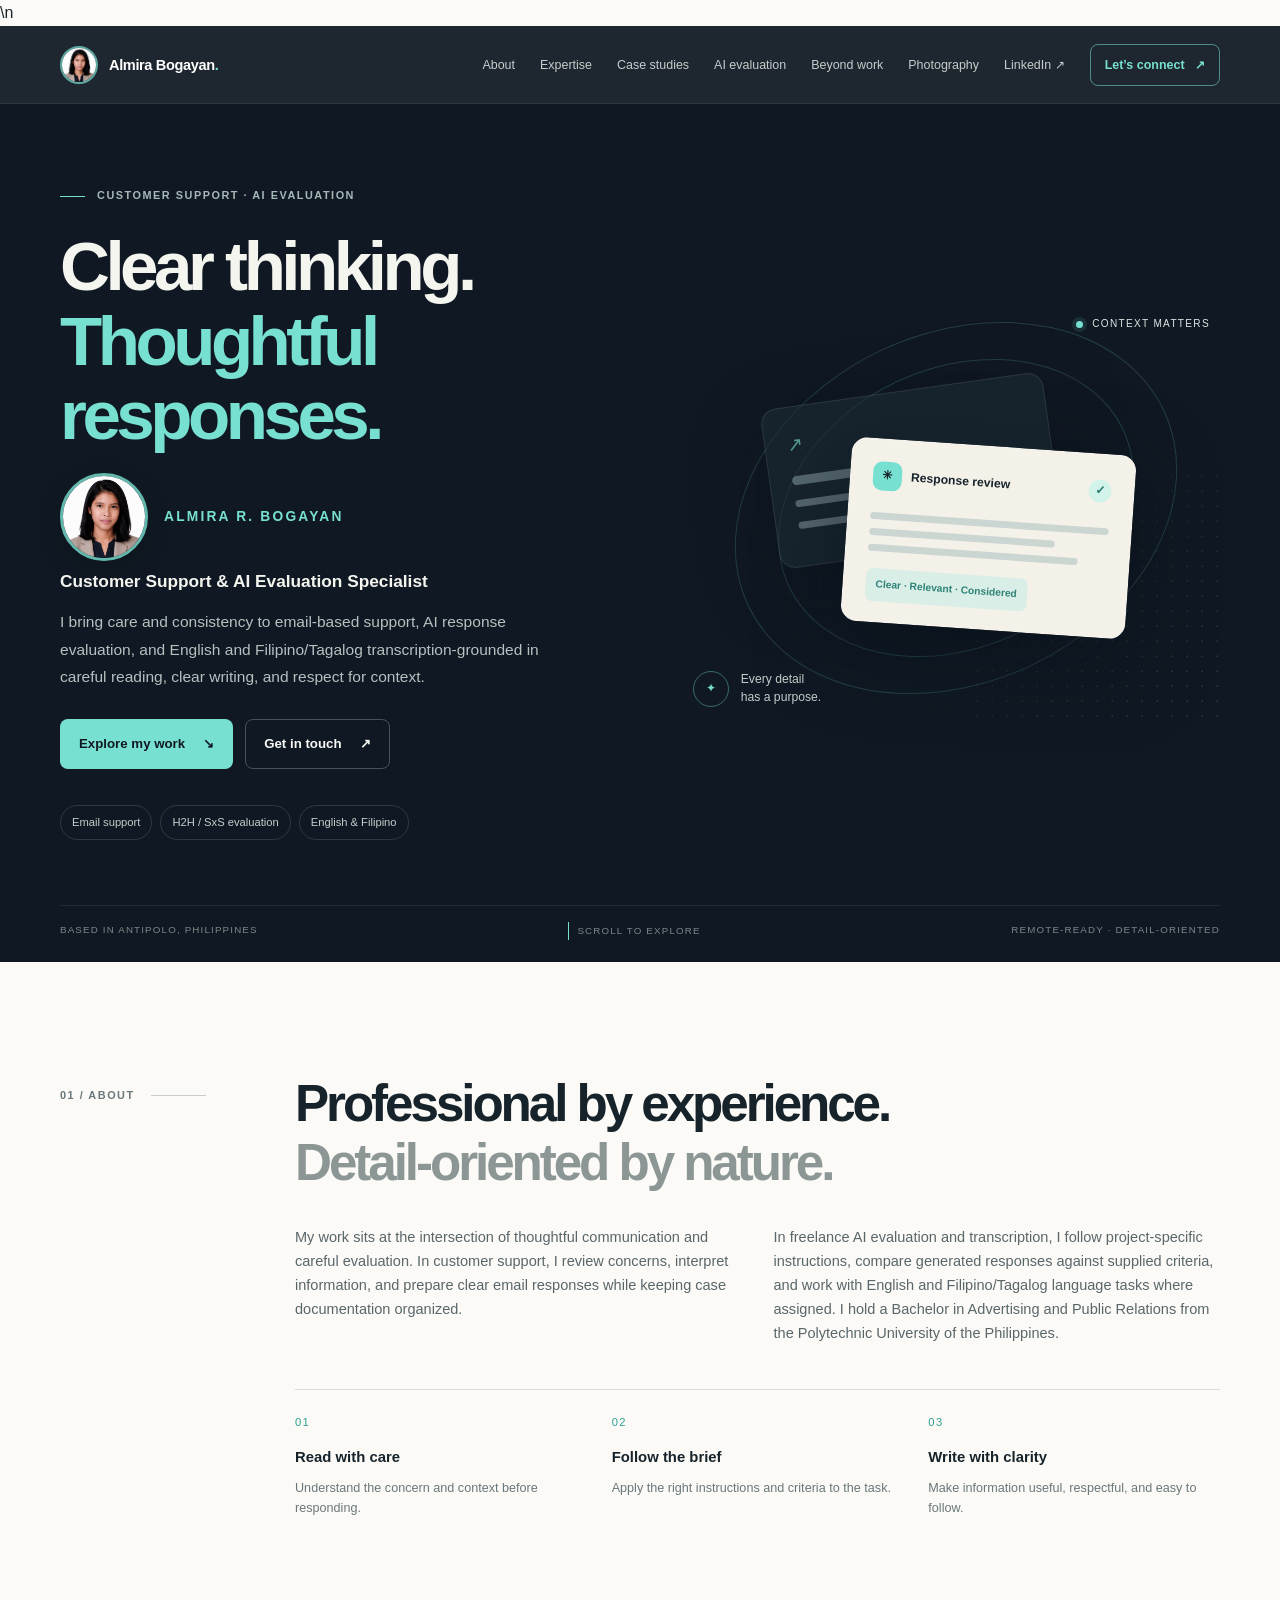
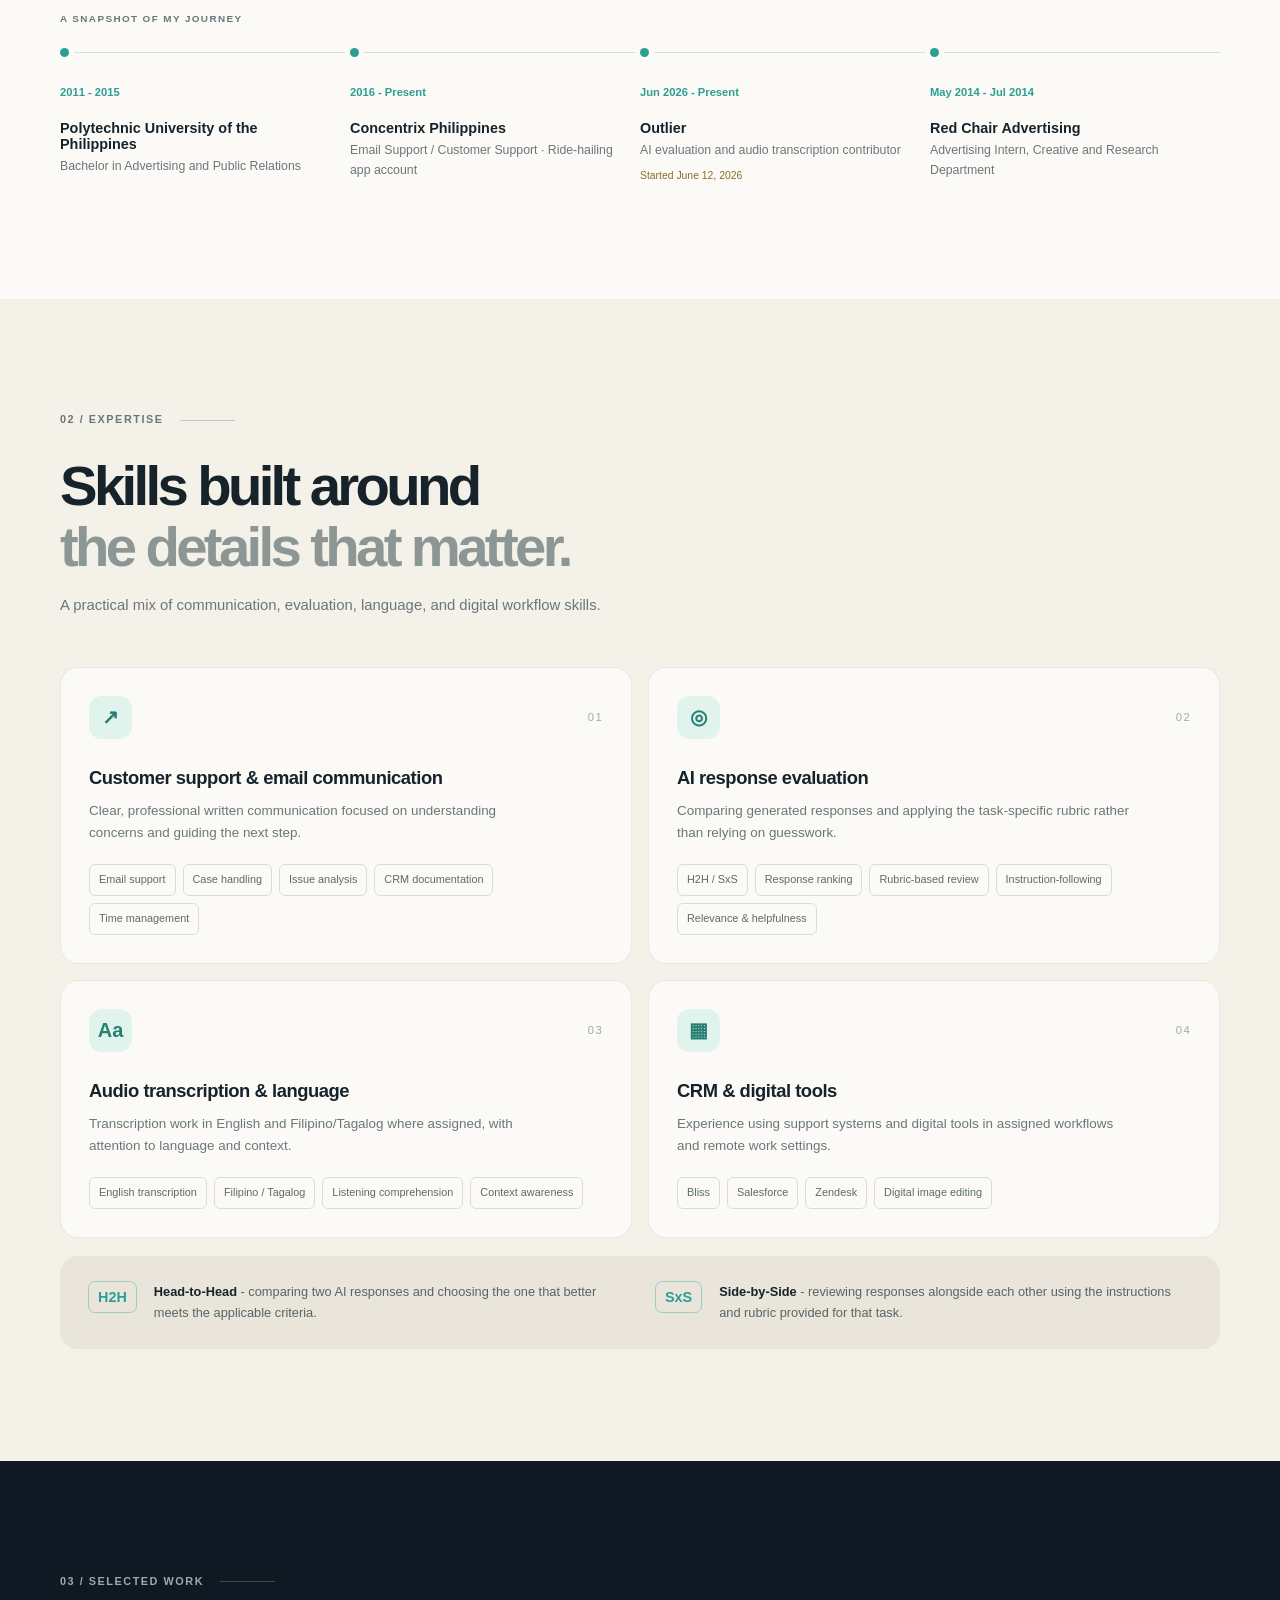
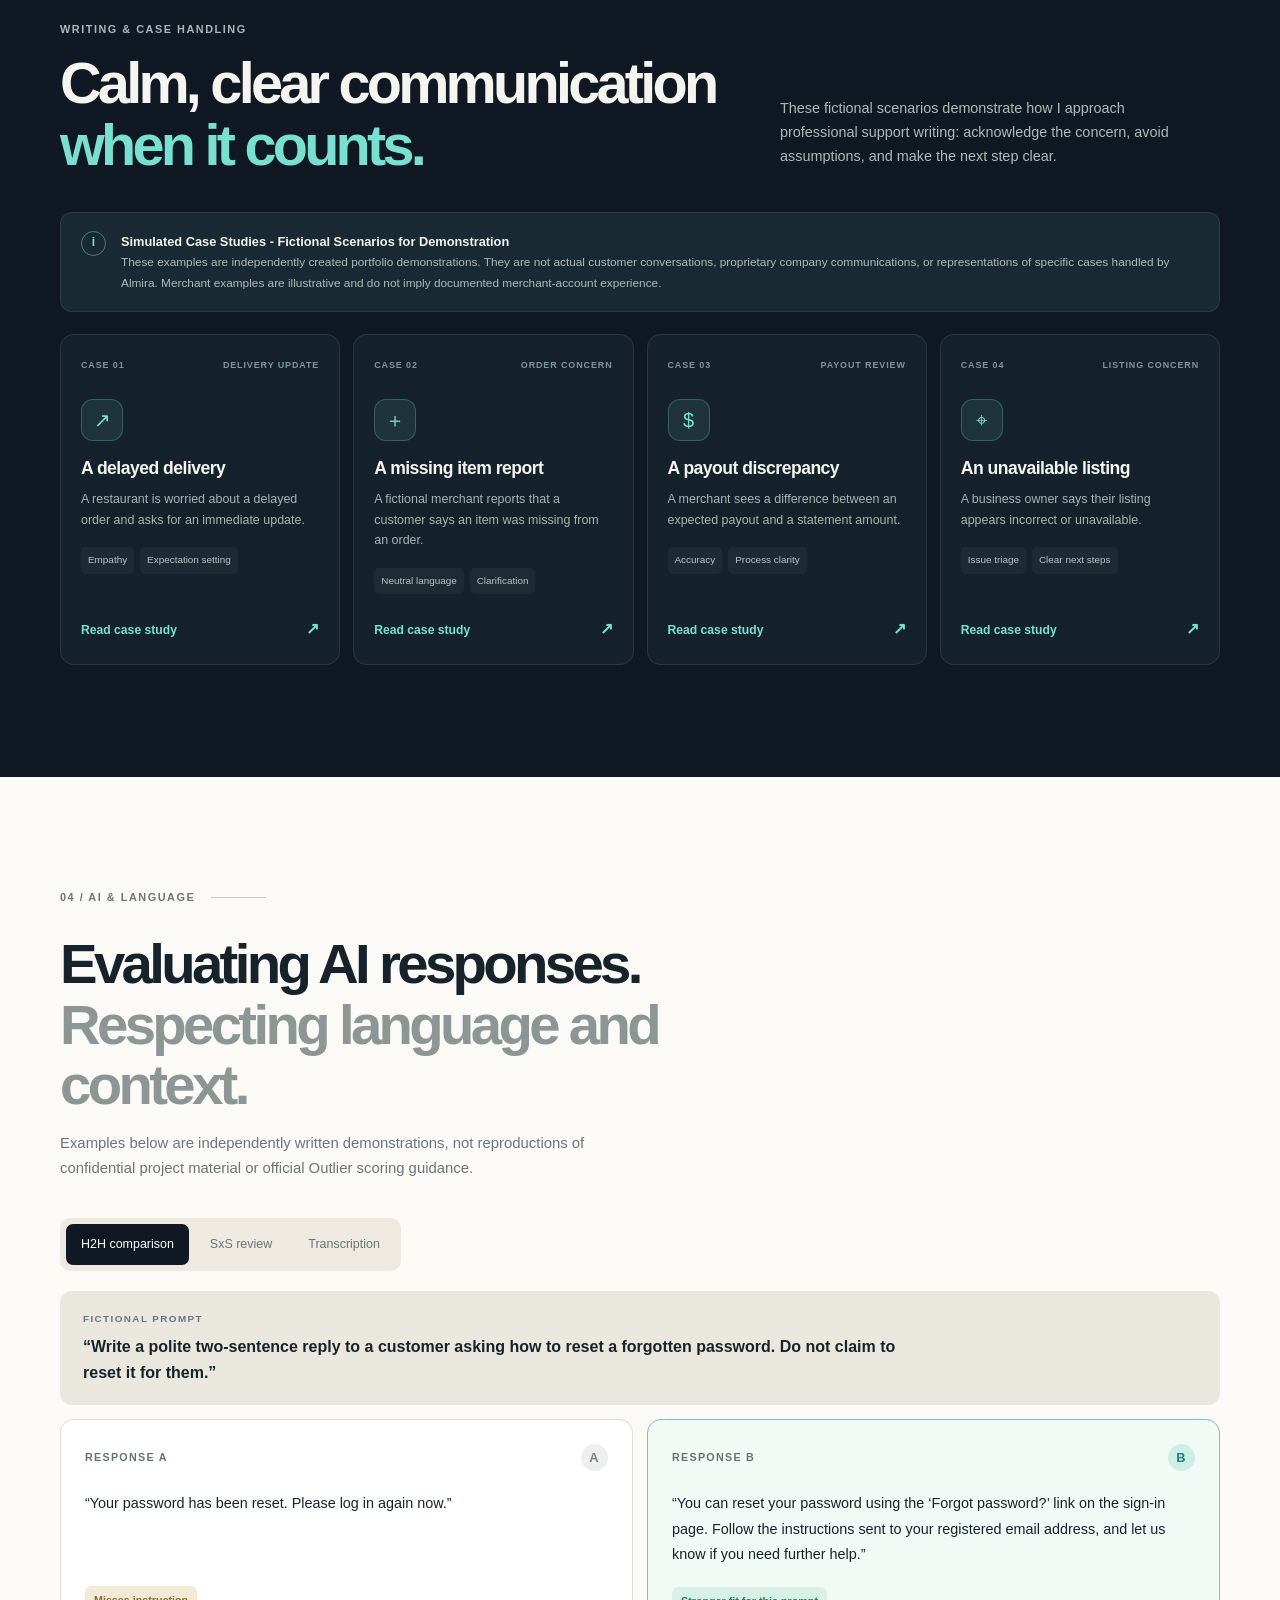
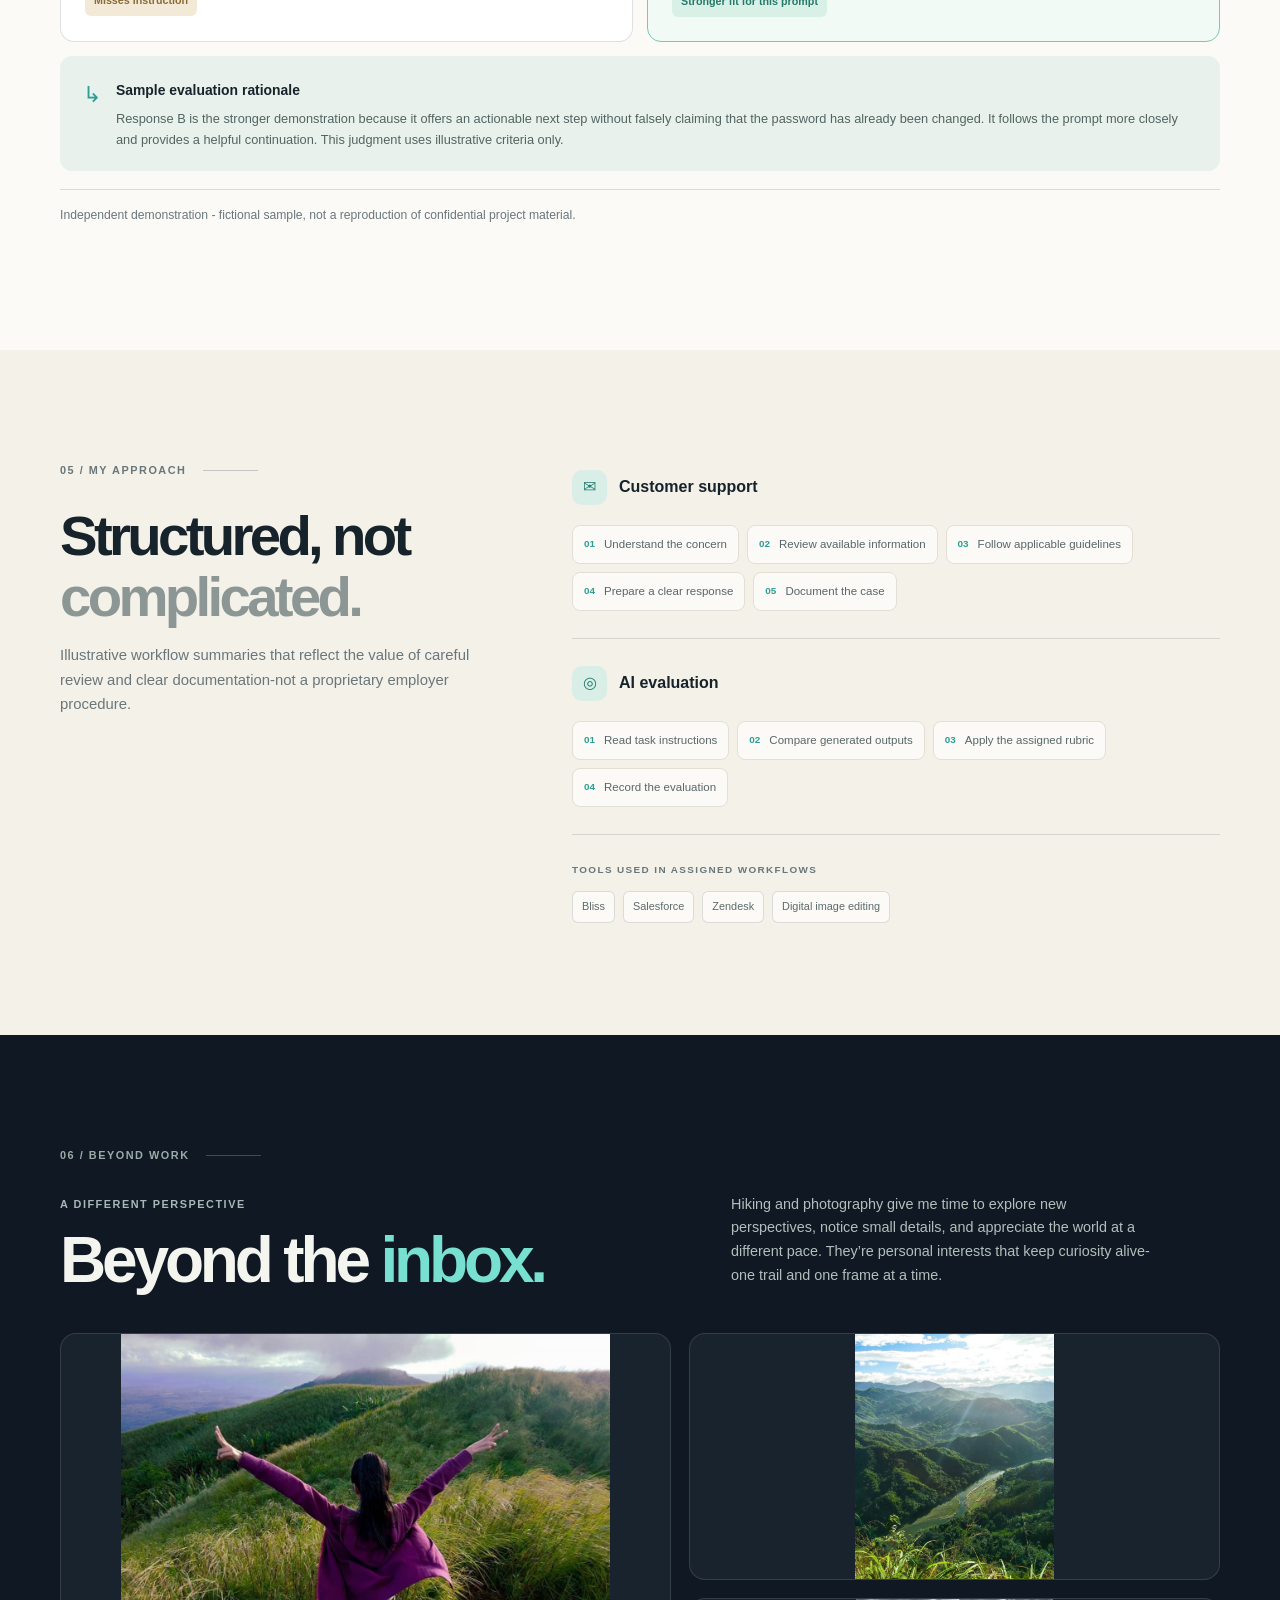
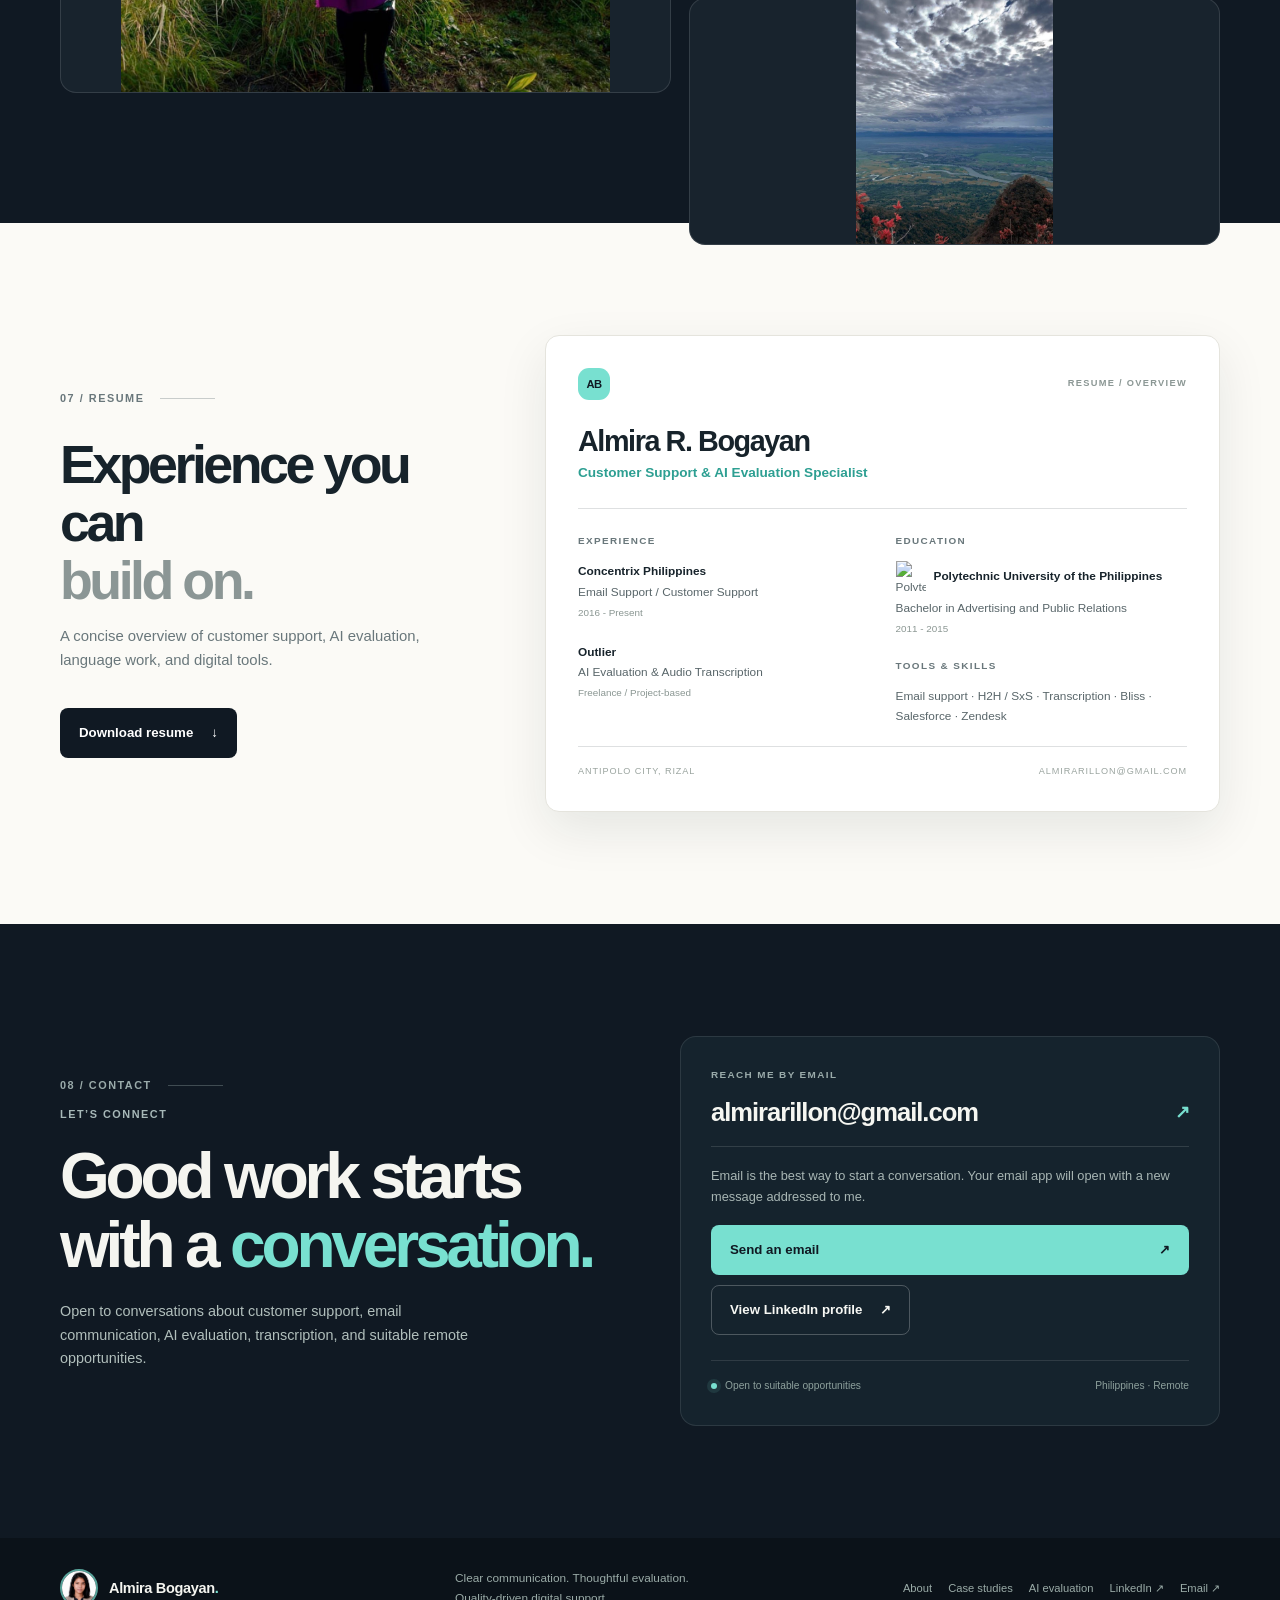
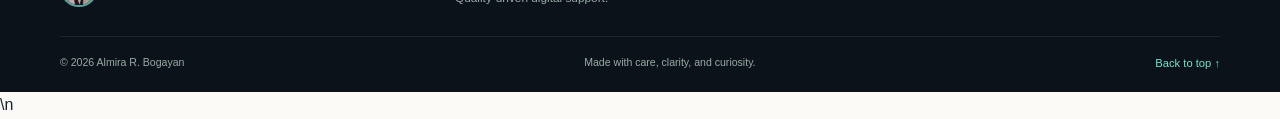
==== commit 5c8bdf7c: "Add files via upload" ====
--- a/index.html
+++ b/index.html
@@ -16,12 +16,13 @@
   <link rel="stylesheet" href="css/style.css">
 
   <style>
-    /* Beyond Work: let each photo keep its natural proportions. */
+    /* Beyond Work: keep every image inside the gallery and its section. */
     #beyond-work .photo-gallery {
       display: grid;
       grid-template-columns: minmax(0, 1.15fr) minmax(0, 1fr);
       align-items: start;
       gap: 18px;
+      min-width: 0;
     }
     #beyond-work .photo-gallery .photo-stack {
       display: grid;
@@ -30,12 +31,16 @@
       min-width: 0;
     }
     #beyond-work .photo-gallery .photo-tile {
-      position: relative;
+      position: relative !important;
       display: block;
       width: 100%;
       height: auto !important;
       min-height: 0 !important;
+      max-height: 360px;
       aspect-ratio: auto !important;
+      grid-row: auto !important;
+      grid-column: auto !important;
+      align-self: start;
       padding: 0;
       overflow: hidden;
       border: 1px solid rgba(255,255,255,.12);
@@ -49,7 +54,13 @@
       position: relative;
       width: 100%;
       height: auto;
-      max-height: none;
+      max-height: 360px;
+      object-fit: contain;
+      margin: 0 auto;
+    }
+    #beyond-work .photo-gallery .photo-stack .photo-tile > img.gallery-photo {
+      max-height: 245px;
+      width: 100%;
       object-fit: contain;
     }
     #beyond-work .photo-gallery .photo-placeholder {
@@ -62,20 +73,19 @@
       flex-direction: column;
       line-height: 1.4;
     }
-    #beyond-work .photo-gallery .photo-tile.has-photo .photo-placeholder {
-      display: none;
-    }
-    #beyond-work .photo-gallery .photo-overlay {
-      line-height: 1.4;
-    }
+    #beyond-work .photo-gallery .photo-tile.has-photo .photo-placeholder { display: none; }
+    #beyond-work .photo-gallery .photo-overlay { line-height: 1.4; }
     #beyond-work .gallery-caption { display: none !important; }
     #beyond-work .photo-gallery .photo-tile:focus-visible {
       outline: 3px solid #78e0d0;
       outline-offset: 4px;
     }
     @media (max-width: 700px) {
-      #beyond-work .photo-gallery {
-        grid-template-columns: minmax(0, 1fr);
+      #beyond-work .photo-gallery { grid-template-columns: minmax(0, 1fr); }
+      #beyond-work .photo-gallery .photo-tile,
+      #beyond-work .photo-gallery .photo-tile > img.gallery-photo,
+      #beyond-work .photo-gallery .photo-stack .photo-tile > img.gallery-photo {
+        max-height: 340px;
       }
     }
     /* Keep the lightbox centered without changing the page scroll position. */
@@ -293,13 +303,11 @@
         const img = tile.querySelector('img.gallery-photo');
         const src = img?.naturalWidth ? img.currentSrc || img.src : tile.dataset.image;
         if (!src) return;
-        const previousScrollY = window.scrollY;
         lightboxImage.src = src;
         lightboxImage.alt = tile.dataset.alt || img?.alt || 'Photo preview';
         if (caption) caption.textContent = '';
         if (!lightbox.open) lightbox.showModal();
         document.body.classList.add('lightbox-open');
-        requestAnimationFrame(() => window.scrollTo({ top: previousScrollY, behavior: 'instant' }));
       }, true);
       const closeLightbox = () => {
         if (lightbox.open) lightbox.close();
